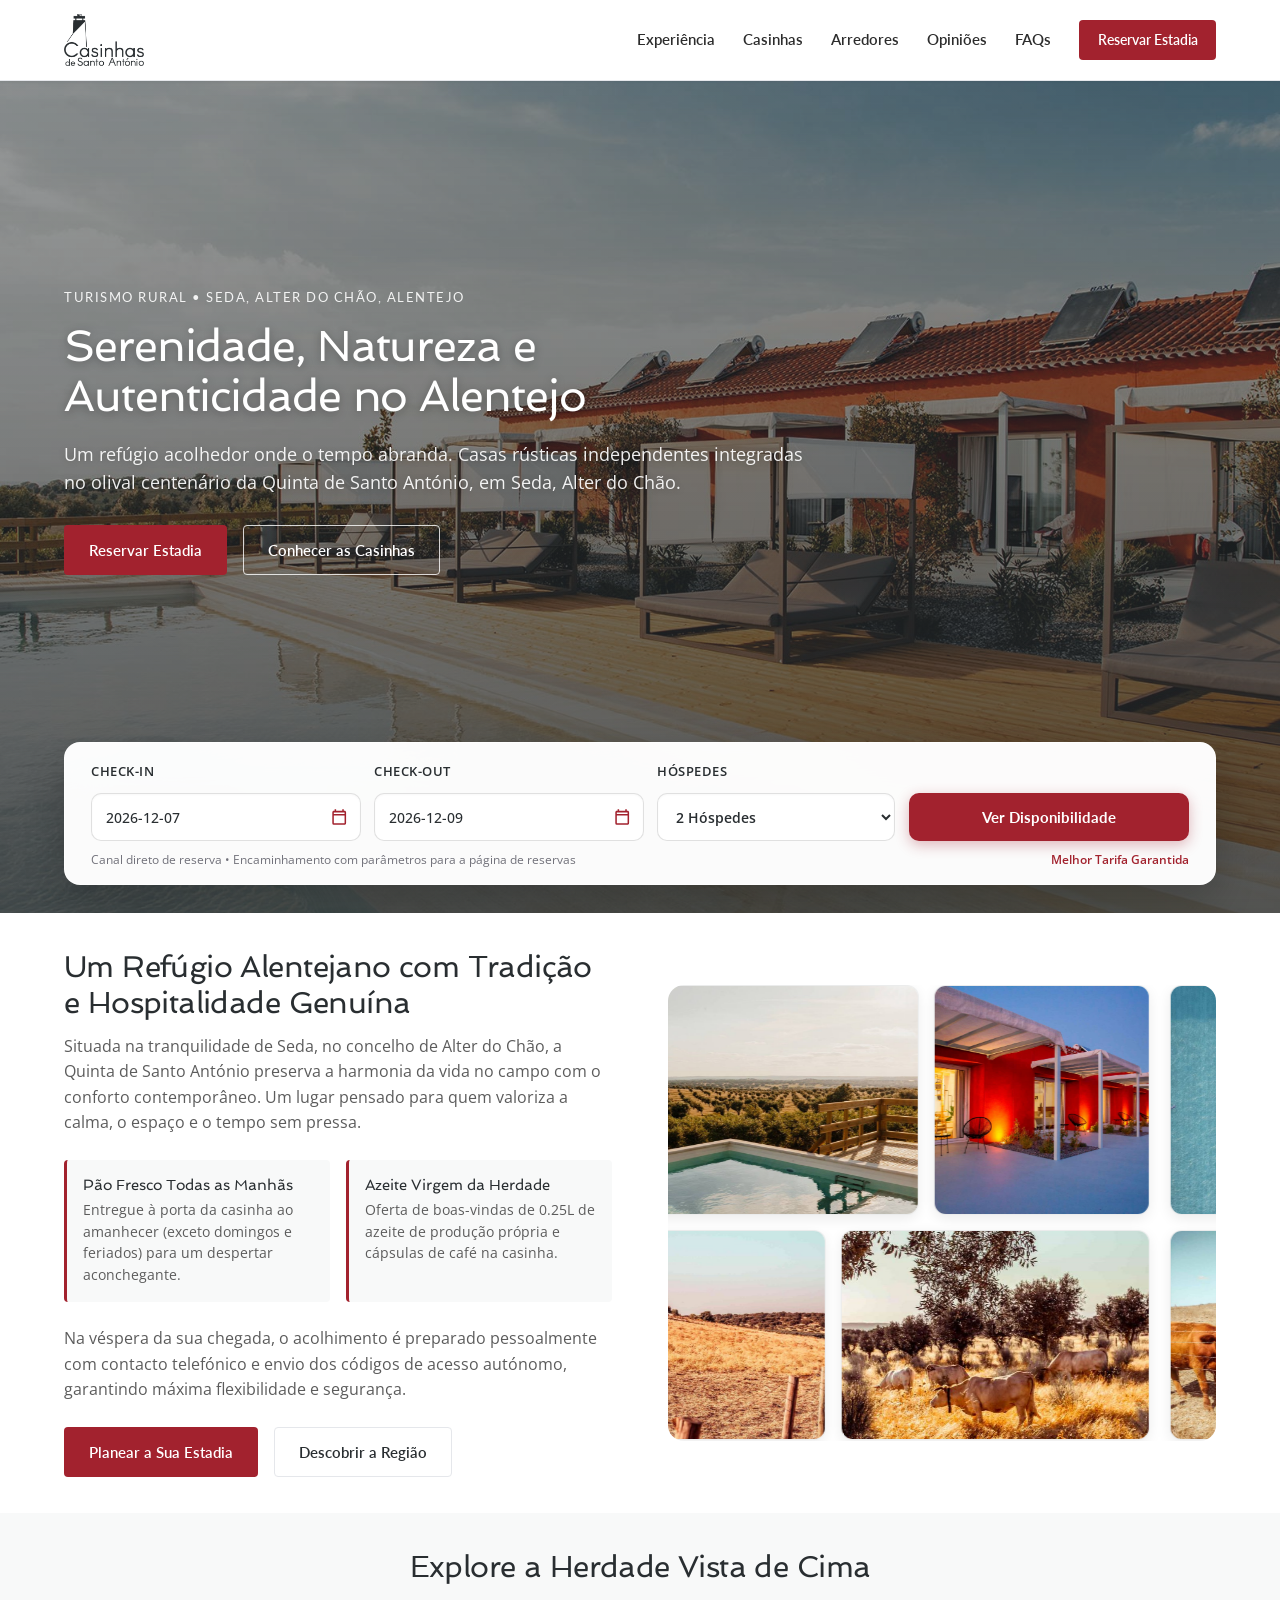
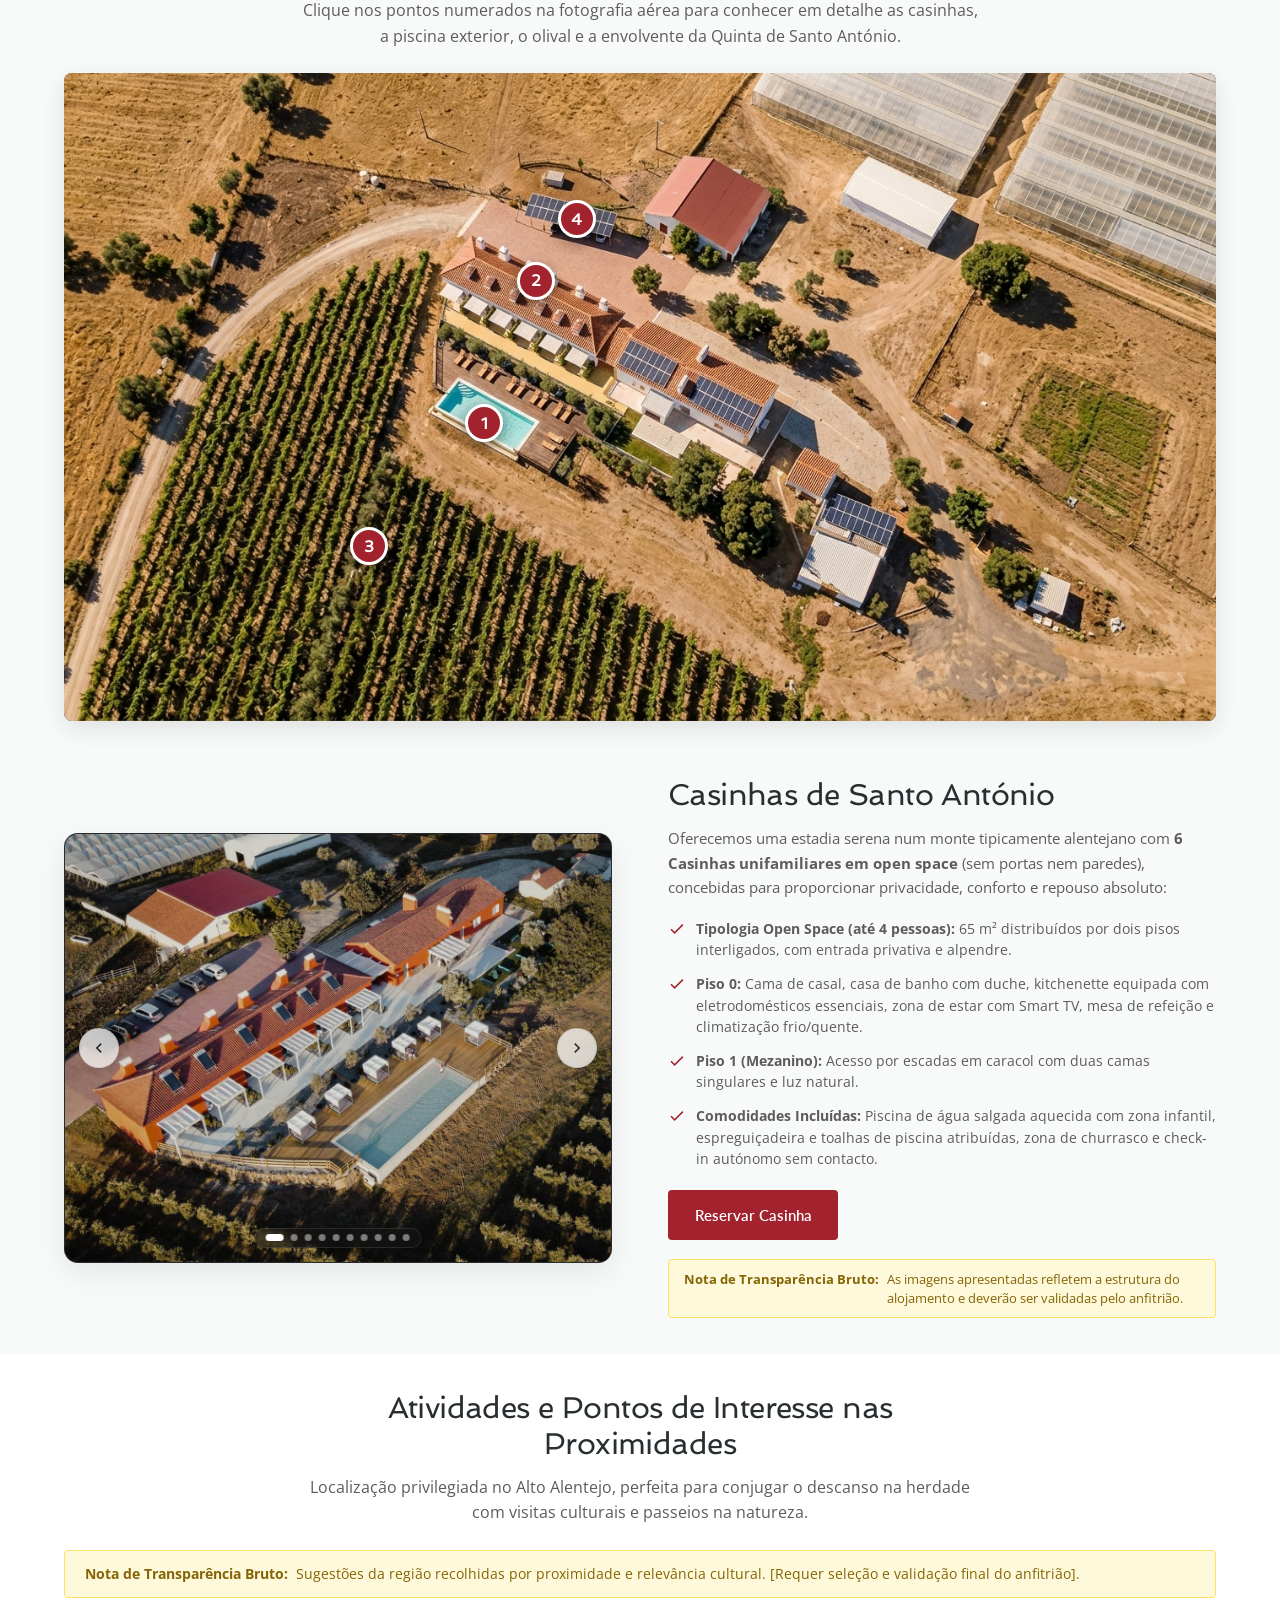
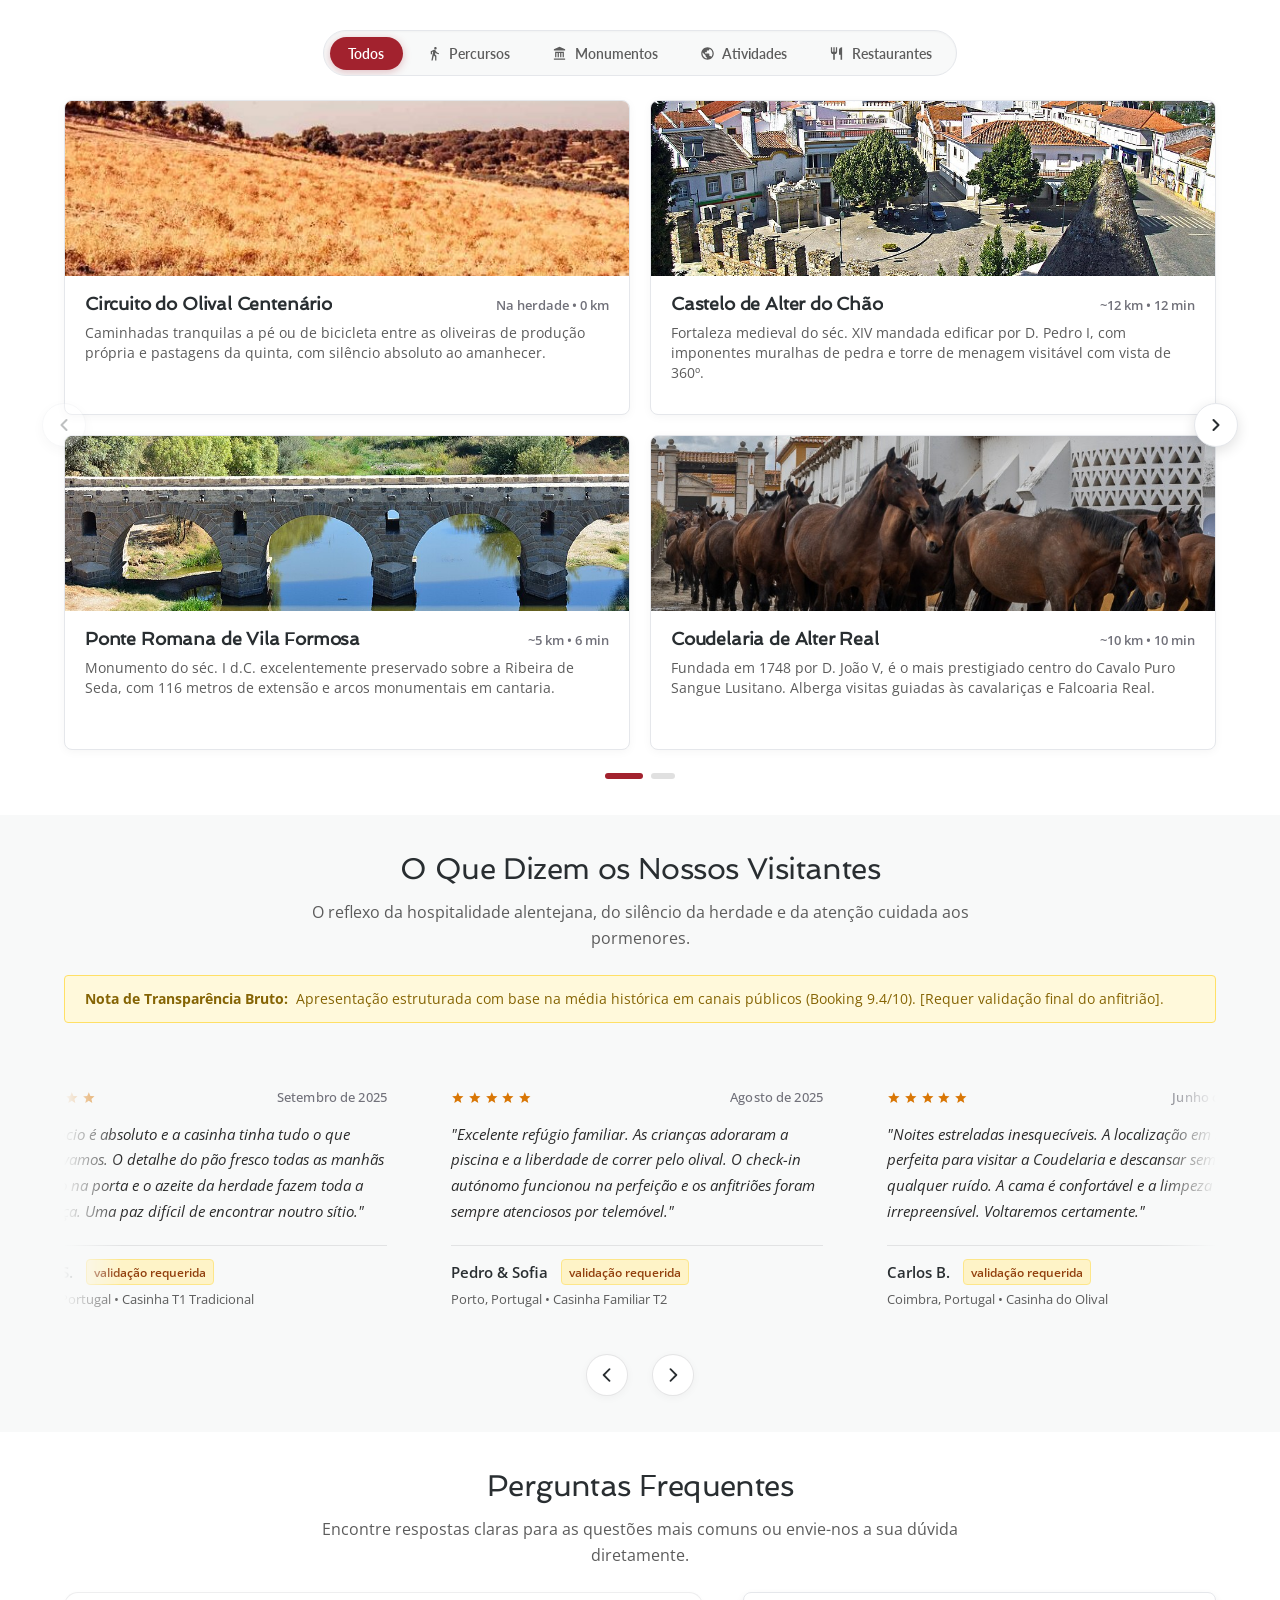
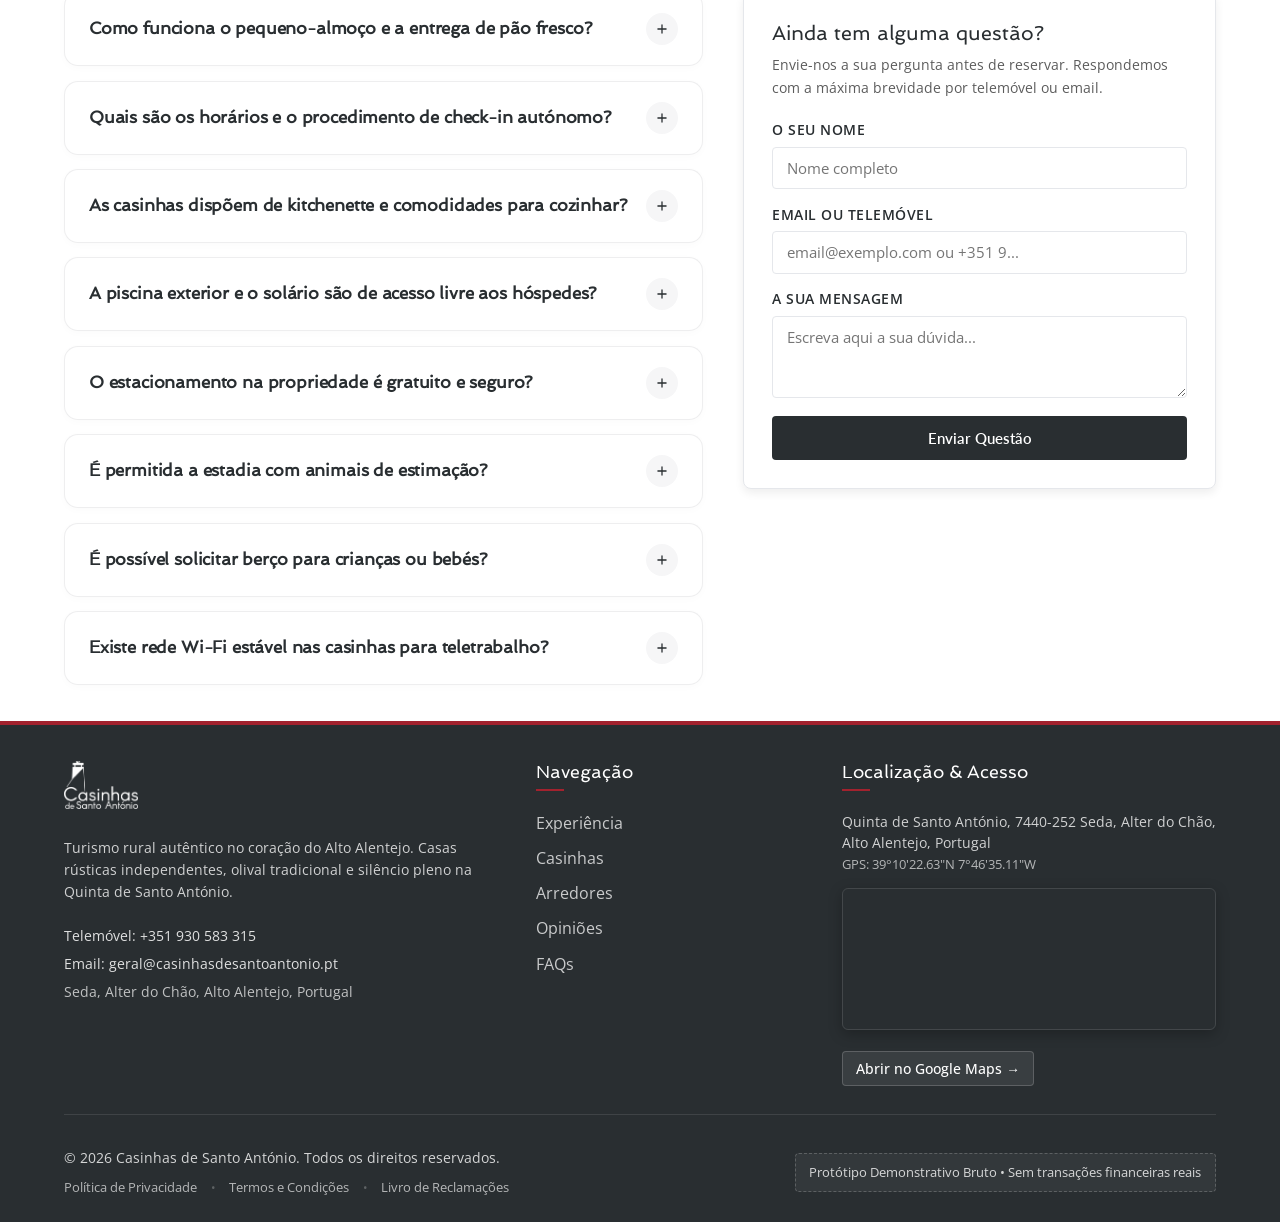
==== index.html @ 91fe879e "feat: prototipo funcional Casinhas de Santo Antonio (Bruto AI)" ====
<!DOCTYPE html>
<html lang="pt">
<head>
  <meta charset="UTF-8">
  <meta name="viewport" content="width=device-width, initial-scale=1.0">
  <title>Casinhas de Santo António — Turismo Rural no Alentejo | Protótipo Bruto</title>
  <meta name="description" content="Casas rústicas independentes na Quinta de Santo António em Seda, Alter do Chão. Turismo rural autêntico no Alto Alentejo com piscina exterior, olival e reserva direta.">
  <meta name="keywords" content="Casinhas de Santo António, turismo rural Alentejo, alojamento Seda, Alter do Chão, casas de campo Alentejo, turismo rural com piscina, Alto Alentejo">
  <meta name="robots" content="index, follow">
  <meta property="og:title" content="Casinhas de Santo António — Turismo Rural no Alentejo">
  <meta property="og:description" content="Casas rústicas independentes integradas no olival centenário em Seda, Alter do Chão. Turismo rural autêntico no Alto Alentejo com piscina exterior e reserva direta.">
  <meta property="og:type" content="website">
  <meta property="og:locale" content="pt_PT">
  <script type="application/ld+json">
  {
    "@context": "https://schema.org",
    "@type": "LodgingBusiness",
    "name": "Casinhas de Santo António",
    "description": "Turismo rural autêntico na Quinta de Santo António em Seda, Alter do Chão, Alto Alentejo. Casas rústicas independentes com piscina exterior e olival centenário.",
    "address": {
      "@type": "PostalAddress",
      "addressLocality": "Seda",
      "addressRegion": "Alter do Chão, Alentejo",
      "addressCountry": "PT"
    },
    "geo": {
      "@type": "GeoCoordinates",
      "latitude": 39.1729528,
      "longitude": -7.7764194
    },
    "telephone": "+351930583315",
    "email": "geral@casinhasdesantoantonio.pt",
    "priceRange": "€€",
    "amenityFeature": [
      { "@type": "LocationFeatureSpecification", "name": "Piscina Exterior", "value": true },
      { "@type": "LocationFeatureSpecification", "name": "Estacionamento Coberto Gratuito", "value": true },
      { "@type": "LocationFeatureSpecification", "name": "Wi-Fi Gratuito", "value": true },
      { "@type": "LocationFeatureSpecification", "name": "Pão Fresco Matinal", "value": true }
    ]
  }
  </script>
  <link rel="stylesheet" href="css/style.css">
  <link rel="icon" type="image/png" href="assets/icons/favicon_1.png">
  <link rel="preconnect" href="https://fonts.googleapis.com">
  <link rel="preconnect" href="https://fonts.gstatic.com" crossorigin>
  <link href="https://fonts.googleapis.com/css2?family=Lato:wght@400;700&family=Open+Sans:wght@400;600&family=Spinnaker&display=swap" rel="stylesheet">
</head>
<body>

  <!-- =========================================================================
       A. NAVEGAÇÃO (Header com Apple Design Chrome & Âncoras Fluidas)
       ========================================================================= -->
  <header class="header">
    <div class="container nav-container">
      <a href="index.html" class="logo-link">
        <img src="assets/logos/logo_2.png" alt="Casinhas de Santo António" class="logo-img">
      </a>
      <button class="mobile-menu-btn" aria-label="Abrir Menu" aria-expanded="false">
        <svg class="icon-svg-lg" viewBox="0 0 24 24"><path d="M3 6h18v2H3V6zm0 5h18v2H3v-2zm0 5h18v2H3v-2z"/></svg>
      </button>
      <ul class="nav-menu">
        <li><a href="#experiencia" class="nav-link">Experiência</a></li>
        <li><a href="#espaco-casinhas" class="nav-link">Casinhas</a></li>
        <li><a href="#atividades" class="nav-link">Arredores</a></li>
        <li><a href="#opinioes" class="nav-link">Opiniões</a></li>
        <li><a href="#faq-duvidas" class="nav-link">FAQs</a></li>
        <li><a href="reservas.html" class="nav-cta">Reservar Estadia</a></li>
      </ul>
    </div>
  </header>

  <main>
    <!-- =======================================================================
         B. APRESENTAÇÃO DO ALOJAMENTO (Hero com Proposta de Valor e Barra de Reserva)
         ======================================================================= -->
    <section class="hero" style="background-image: url('assets/images/accommodation_14.jpg');">
      <div class="hero-overlay"></div>
      <div class="container hero-content-wrapper">
        <div class="hero-content">
          <span class="hero-tagline">Turismo Rural • Seda, Alter do Chão, Alentejo</span>
          <h1 class="hero-title">Serenidade, Natureza e Autenticidade no Alentejo</h1>
          <p class="hero-desc">Um refúgio acolhedor onde o tempo abranda. Casas rústicas independentes integradas no olival centenário da Quinta de Santo António, em Seda, Alter do Chão.</p>
          <div class="hero-actions">
            <a href="reservas.html" class="btn btn-primary">Reservar Estadia</a>
            <a href="#espaco-casinhas" class="btn btn-secondary">Conhecer as Casinhas</a>
          </div>
        </div>
      </div>

      <!-- Barra Horizontal de Disponibilidade Directa para Reservas (Integrada no Hero) -->
      <div class="container hero-booking-wrapper">
        <div class="booking-bar-horizontal">
          <form class="booking-form-horizontal" id="bookingBarForm">
            <div class="form-group">
              <label for="checkin">Check-in</label>
              <div class="date-input-container">
                <input type="text" id="checkin" name="checkin" class="form-control" placeholder="DD/MM/AAAA" autocomplete="off" required>
                <button type="button" class="date-calendar-btn" aria-label="Escolher data de check-in">
                  <svg class="icon-svg" viewBox="0 0 24 24"><path d="M19 4h-1V2h-2v2H8V2H6v2H5c-1.11 0-1.99.9-1.99 2L3 20a2 2 0 0 0 2 2h14c1.1 0 2-.9 2-2V6c0-1.1-.9-2-2-2zm0 16H5V10h14v10zm0-12H5V6h14v2z"/></svg>
                </button>
              </div>
            </div>
            <div class="form-group">
              <label for="checkout">Check-out</label>
              <div class="date-input-container">
                <input type="text" id="checkout" name="checkout" class="form-control" placeholder="DD/MM/AAAA" autocomplete="off" required>
                <button type="button" class="date-calendar-btn" aria-label="Escolher data de check-out">
                  <svg class="icon-svg" viewBox="0 0 24 24"><path d="M19 4h-1V2h-2v2H8V2H6v2H5c-1.11 0-1.99.9-1.99 2L3 20a2 2 0 0 0 2 2h14c1.1 0 2-.9 2-2V6c0-1.1-.9-2-2-2zm0 16H5V10h14v10zm0-12H5V6h14v2z"/></svg>
                </button>
              </div>
            </div>
            <div class="form-group">
              <label for="guests">Hóspedes</label>
              <select id="guests" name="guests" class="form-control">
                <option value="1 Hóspede">1 Hóspede</option>
                <option value="2 Hóspedes" selected>2 Hóspedes</option>
                <option value="3 Hóspedes">3 Hóspedes</option>
                <option value="4+ Hóspedes">4 ou mais Hóspedes</option>
              </select>
            </div>
            <div class="form-group form-group-submit">
              <button type="submit" class="btn btn-primary">Ver Disponibilidade</button>
            </div>
          </form>
          <div class="booking-bar-note">
            <span>Canal direto de reserva • Encaminhamento com parâmetros para a página de reservas</span>
            <span class="booking-guarantee-tag">Melhor Tarifa Garantida</span>
          </div>
        </div>
      </div>
    </section>

    <!-- =======================================================================
         C. EXPERIÊNCIA E ENVOLVENTE (Identidade, Pão Matinal, Olival e Hospitalidade)
         ======================================================================= -->
    <section id="experiencia" class="section">
      <div class="container">
        <div class="two-cols">
          <div>
            <h2>Um Refúgio Alentejano com Tradição e Hospitalidade Genuína</h2>
            <p>Situada na tranquilidade de Seda, no concelho de Alter do Chão, a Quinta de Santo António preserva a harmonia da vida no campo com o conforto contemporâneo. Um lugar pensado para quem valoriza a calma, o espaço e o tempo sem pressa.</p>
            
            <div style="margin: 1.5rem 0; display: grid; grid-template-columns: 1fr 1fr; gap: 1rem;">
              <div style="background-color: var(--bg-light); padding: 1rem; border-radius: var(--border-radius-sm); border-left: 3px solid var(--primary-accent);">
                <h4 style="font-size: 0.95rem; margin-bottom: 0.25rem;">Pão Fresco Todas as Manhãs</h4>
                <p style="font-size: 0.85rem; margin: 0; color: var(--text-secondary);">Entregue à porta da casinha ao amanhecer (exceto domingos e feriados) para um despertar aconchegante.</p>
              </div>
              <div style="background-color: var(--bg-light); padding: 1rem; border-radius: var(--border-radius-sm); border-left: 3px solid var(--primary-accent);">
                <h4 style="font-size: 0.95rem; margin-bottom: 0.25rem;">Azeite Virgem da Herdade</h4>
                <p style="font-size: 0.85rem; margin: 0; color: var(--text-secondary);">Oferta de boas-vindas de 0.25L de azeite de produção própria e cápsulas de café na casinha.</p>
              </div>
            </div>

            <p>Na véspera da sua chegada, o acolhimento é preparado pessoalmente com contacto telefónico e envio dos códigos de acesso autónomo, garantindo máxima flexibilidade e segurança.</p>
            
            <div style="margin-top: 1.5rem; display: flex; gap: 1rem; flex-wrap: wrap;">
              <a href="reservas.html" class="btn btn-primary">Planear a Sua Estadia</a>
              <a href="#atividades" class="btn btn-outline-dark">Descobrir a Região</a>
            </div>
          </div>
          <div class="experience-mosaic-slider" aria-label="Mosaico da Quinta de Santo António">
            <div class="experience-mosaic-carousel" id="experienceCarousel">
              <div class="experience-mosaic-track" id="experienceTrack">
                <!-- Painel 1: 4 imagens juntas no layout editorial original -->
                <div class="estate-montage-panel">
                  <figure class="montage-card montage-card-tl">
                    <img src="assets/images/farm_16.jpg" alt="Piscina exterior e solário com vista para o olival" loading="lazy" draggable="false">
                  </figure>
                  <figure class="montage-card montage-card-tr">
                    <img src="assets/images/accommodation_5.jpg" alt="Casinhas rústicas tradicionais de terracota ao entardecer" loading="lazy" draggable="false">
                  </figure>
                  <figure class="montage-card montage-card-bl">
                    <img src="assets/images/farm_60.jpg" alt="58 hectares de olival tradicional e campos alentejanos" loading="lazy" draggable="false">
                  </figure>
                  <figure class="montage-card montage-card-br">
                    <img src="assets/images/farm_67.jpg" alt="Vida na herdade e animais a pastar sob as oliveiras" loading="lazy" draggable="false">
                  </figure>
                </div>
                <!-- Painel 2: +4 imagens juntas no mesmo layout editorial -->
                <div class="estate-montage-panel">
                  <figure class="montage-card montage-card-tl">
                    <img src="assets/images/farm_15.jpg" alt="Deck exterior com espreguiçadeiras e tranquilidade alentejana" loading="lazy" draggable="false">
                  </figure>
                  <figure class="montage-card montage-card-tr">
                    <img src="assets/images/accommodation_50.jpg" alt="Piscina da herdade com horizonte sereno" loading="lazy" draggable="false">
                  </figure>
                  <figure class="montage-card montage-card-bl">
                    <img src="assets/images/farm_63.jpg" alt="Pastagens alentejanas e animais da herdade" loading="lazy" draggable="false">
                  </figure>
                  <figure class="montage-card montage-card-br">
                    <img src="assets/images/accommodation_18.jpg" alt="Pormenores arquitetónicos e alpendres acolhedores" loading="lazy" draggable="false">
                  </figure>
                </div>
              </div>
            </div>
          </div>
        </div>
      </div>
    </section>

    <!-- =======================================================================
         D. O ESPAÇO E OS ALOJAMENTOS (Fotografia Aérea Interativa + Catálogo de Casinhas)
         ======================================================================= -->
    <section id="espaco-casinhas" class="section section-bg-light">
      <span id="casinhas" class="section-anchor"></span>
      <div class="container">
        <div class="section-header">
          <h2>Explore a Herdade Vista de Cima</h2>
          <p>Clique nos pontos numerados na fotografia aérea para conhecer em detalhe as casinhas, a piscina exterior, o olival e a envolvente da Quinta de Santo António.</p>
        </div>

        <!-- Vista Aérea Interativa com Design Baseado na Imagem de Referência -->
        <div class="aerial-explorer-wrapper">
          <div class="aerial-map-frame" id="aerialMapFrame">
            <img src="assets/images/quinta_aerial_drone.jpg" alt="Vista aérea da Quinta de Santo António e Olival" class="aerial-map-img">
            
            <!-- Pins Circulares Numerados com Anel Branco e Fundo da Marca -->
            <button type="button" class="aerial-pin aerial-hotspot" style="top: 54%; left: 36.5%;" data-spot="1" aria-label="Ponto 1: Piscina da Herdade">
              <span>1</span>
            </button>

            <button type="button" class="aerial-pin aerial-hotspot" style="top: 32%; left: 41%;" data-spot="2" aria-label="Ponto 2: Casinhas Tradicionais">
              <span>2</span>
            </button>

            <button type="button" class="aerial-pin aerial-hotspot" style="top: 73%; left: 26.5%;" data-spot="3" aria-label="Ponto 3: Olival e Produção de Azeite">
              <span>3</span>
            </button>

            <button type="button" class="aerial-pin aerial-hotspot" style="top: 22.5%; left: 44.5%;" data-spot="4" aria-label="Ponto 4: Estacionamento Privado e Coberto">
              <span>4</span>
            </button>

            <!-- Card Interativo Flutuante (Design Compacto e Elegante — Inicia Fechado) -->
            <div class="aerial-spot-card" id="aerialSpotCard">
              <div class="aerial-card-img-wrapper">
                <img id="aerialCardImg" src="assets/images/accommodation_50.jpg" alt="Piscina da Herdade">
                <button type="button" class="aerial-card-close" id="aerialCardClose" aria-label="Fechar detalhes">&times;</button>
              </div>

              <div class="aerial-card-body">
                <h3 class="aerial-card-title" id="aerialCardTitle">Piscina da Herdade</h3>
                <p class="aerial-card-desc" id="aerialCardDesc">Piscina exterior e solário integrados na tranquilidade e vista aberta sobre o olival.</p>

                <div class="aerial-card-pills" id="aerialCardPills">
                  <div class="aerial-card-pill">
                    <svg class="icon-svg" style="fill: var(--primary-accent); width: 0.8rem; height: 0.8rem;" viewBox="0 0 24 24"><path d="M9 16.17L4.83 12l-1.42 1.41L9 19 21 7l-1.41-1.41z"/></svg>
                    <span>Acesso livre para todos os hóspedes</span>
                  </div>
                  <div class="aerial-card-pill">
                    <svg class="icon-svg" style="fill: var(--primary-accent); width: 0.8rem; height: 0.8rem;" viewBox="0 0 24 24"><path d="M9 16.17L4.83 12l-1.42 1.41L9 19 21 7l-1.41-1.41z"/></svg>
                    <span>Solário calmo com vista para o olival</span>
                  </div>
                </div>
              </div>
            </div>

          </div>
        </div>

        <!-- Apresentação do Alojamento: Imagens à Esquerda + Texto à Direita -->
        <div style="margin-top: 3.5rem;">
          <div class="two-cols">
            <!-- Coluna Esquerda: Carrossel Automático com Fotografias Oficiais do Booking -->
            <div class="casinha-slider-container" id="casinhasCarousel" aria-label="Fotografias das Casinhas de Santo António">
              <div class="casinha-slider-track" id="casinhasTrack">
                <div class="casinha-slide active">
                  <img src="assets/images/booking_casinha_1.jpg" alt="Casinhas de Santo António - Alpendre exterior e arquitetura tradicional" loading="lazy">
                </div>
                <div class="casinha-slide">
                  <img src="assets/images/booking_casinha_2.jpg" alt="Interior open space - Sala de estar e zona de refeições" loading="lazy">
                </div>
                <div class="casinha-slide">
                  <img src="assets/images/booking_casinha_3.jpg" alt="Piso 0 - Cama de casal com luz natural e conforto acolhedor" loading="lazy">
                </div>
                <div class="casinha-slide">
                  <img src="assets/images/booking_casinha_4.jpg" alt="Piso 1 - Escadas em caracol e mezanino com duas camas" loading="lazy">
                </div>
                <div class="casinha-slide">
                  <img src="assets/images/booking_casinha_5.jpg" alt="Casa de banho privativa com duche walk-in" loading="lazy">
                </div>
                <div class="casinha-slide">
                  <img src="assets/images/booking_casinha_6.jpg" alt="Piscina exterior de água salgada aquecida e solário" loading="lazy">
                </div>
                <div class="casinha-slide">
                  <img src="assets/images/booking_casinha_7.jpg" alt="Kitchenette equipada com eletrodomésticos essenciais" loading="lazy">
                </div>
                <div class="casinha-slide">
                  <img src="assets/images/booking_casinha_8.jpg" alt="Pátio privativo e envolvente rural da herdade" loading="lazy">
                </div>
                <div class="casinha-slide">
                  <img src="assets/images/booking_casinha_9.jpg" alt="Mezanino Piso 1 com camas singulares e ambiente sereno" loading="lazy">
                </div>
                <div class="casinha-slide">
                  <img src="assets/images/booking_casinha_10.jpg" alt="Espaços verdes e tranquilidade do monte alentejano" loading="lazy">
                </div>
              </div>

              <!-- Controlos de Navegação -->
              <button type="button" class="casinha-slider-nav prev" id="casinhasPrevBtn" aria-label="Fotografia anterior">
                <svg class="icon-svg" viewBox="0 0 24 24"><path d="M15.41 7.41L14 6l-6 6 6 6 1.41-1.41L10.83 12z"/></svg>
              </button>
              <button type="button" class="casinha-slider-nav next" id="casinhasNextBtn" aria-label="Próxima fotografia">
                <svg class="icon-svg" viewBox="0 0 24 24"><path d="M10 6L8.59 7.41 13.17 12l-4.58 4.59L10 18l6-6z"/></svg>
              </button>

              <!-- Indicadores de Pontos (Dots) -->
              <div class="casinha-slider-dots" id="casinhasDots"></div>
            </div>

            <!-- Coluna Direita: Apresentação Focada das Casinhas -->
            <div>
              <h2>Casinhas de Santo António</h2>
              <p style="font-size: 0.95rem; line-height: 1.6; color: var(--text-secondary); margin-bottom: 1.15rem;">
                Oferecemos uma estadia serena num monte tipicamente alentejano com <strong>6 Casinhas unifamiliares em open space</strong> (sem portas nem paredes), concebidas para proporcionar privacidade, conforto e repouso absoluto:
              </p>

              <ul style="list-style: none; padding: 0; margin: 0 0 1.25rem 0; display: flex; flex-direction: column; gap: 0.75rem;">
                <li style="display: flex; align-items: flex-start; gap: 0.65rem; font-size: 0.9rem; line-height: 1.5; color: var(--text-secondary);">
                  <svg class="icon-svg" style="fill: var(--primary-accent); width: 1.1rem; height: 1.1rem; flex-shrink: 0; margin-top: 0.15rem;" viewBox="0 0 24 24"><path d="M9 16.17L4.83 12l-1.42 1.41L9 19 21 7l-1.41-1.41z"/></svg>
                  <span><strong>Tipologia Open Space (até 4 pessoas):</strong> 65 m² distribuídos por dois pisos interligados, com entrada privativa e alpendre.</span>
                </li>
                <li style="display: flex; align-items: flex-start; gap: 0.65rem; font-size: 0.9rem; line-height: 1.5; color: var(--text-secondary);">
                  <svg class="icon-svg" style="fill: var(--primary-accent); width: 1.1rem; height: 1.1rem; flex-shrink: 0; margin-top: 0.15rem;" viewBox="0 0 24 24"><path d="M9 16.17L4.83 12l-1.42 1.41L9 19 21 7l-1.41-1.41z"/></svg>
                  <span><strong>Piso 0:</strong> Cama de casal, casa de banho com duche, kitchenette equipada com eletrodomésticos essenciais, zona de estar com Smart TV, mesa de refeição e climatização frio/quente.</span>
                </li>
                <li style="display: flex; align-items: flex-start; gap: 0.65rem; font-size: 0.9rem; line-height: 1.5; color: var(--text-secondary);">
                  <svg class="icon-svg" style="fill: var(--primary-accent); width: 1.1rem; height: 1.1rem; flex-shrink: 0; margin-top: 0.15rem;" viewBox="0 0 24 24"><path d="M9 16.17L4.83 12l-1.42 1.41L9 19 21 7l-1.41-1.41z"/></svg>
                  <span><strong>Piso 1 (Mezanino):</strong> Acesso por escadas em caracol com duas camas singulares e luz natural.</span>
                </li>
                <li style="display: flex; align-items: flex-start; gap: 0.65rem; font-size: 0.9rem; line-height: 1.5; color: var(--text-secondary);">
                  <svg class="icon-svg" style="fill: var(--primary-accent); width: 1.1rem; height: 1.1rem; flex-shrink: 0; margin-top: 0.15rem;" viewBox="0 0 24 24"><path d="M9 16.17L4.83 12l-1.42 1.41L9 19 21 7l-1.41-1.41z"/></svg>
                  <span><strong>Comodidades Incluídas:</strong> Piscina de água salgada aquecida com zona infantil, espreguiçadeira e toalhas de piscina atribuídas, zona de churrasco e check-in autónomo sem contacto.</span>
                </li>
              </ul>

              <div style="margin-bottom: 1.15rem;">
                <a href="reservas.html" class="btn btn-primary" style="padding: 0.75rem 1.6rem; font-weight: 600;">Reservar Casinha</a>
              </div>

              <div class="prototype-transparency-note" style="background-color: #fff9db; border: 1px solid #ffe066; border-radius: var(--border-radius-sm); padding: 0.65rem 0.95rem; font-size: 0.8rem; color: #856404; display: flex; align-items: flex-start; gap: 0.5rem; line-height: 1.45;">
                <strong style="white-space: nowrap;">Nota de Transparência Bruto:</strong>
                <span>As imagens apresentadas refletem a estrutura do alojamento e deverão ser validadas pelo anfitrião.</span>
              </div>
            </div>
          </div>
        </div>
      </div>
    </section>

    <!-- =======================================================================
         E. MAPA E ATIVIDADES NAS PROXIMIDADES (Património e Natureza Verificados)
         ======================================================================= -->
    <section id="atividades" class="section">
      <div class="container">
        <div class="section-header">
          <h2>Atividades e Pontos de Interesse nas Proximidades</h2>
          <p>Localização privilegiada no Alto Alentejo, perfeita para conjugar o descanso na herdade com visitas culturais e passeios na natureza.</p>
        </div>

        <div style="background-color: #fff9db; border: 1px solid #ffe066; border-radius: var(--border-radius-sm); padding: 0.75rem 1.25rem; margin-bottom: 2rem; font-size: 0.85rem; color: #856404; display: flex; align-items: center; gap: 0.5rem;">
          <strong>Nota de Transparência Bruto:</strong>
          <span>Sugestões da região recolhidas por proximidade e relevância cultural. [Requer seleção e validação final do anfitrião].</span>
        </div>

        <!-- Seletor Interativo por Categorias (Percursos, Monumentos, Atividades, Restaurantes) -->
        <div class="activities-tabs-wrapper">
          <div class="activities-tabs-nav" role="tablist" aria-label="Categorias de atividades">
            <button type="button" class="activity-tab-btn active" data-category="todos" role="tab" aria-selected="true">
              <span>Todos</span>
            </button>
            <button type="button" class="activity-tab-btn" data-category="percursos" role="tab" aria-selected="false">
              <svg class="tab-icon-svg" viewBox="0 0 24 24"><path d="M13.5 5.5c1.1 0 2-.9 2-2s-.9-2-2-2-2 .9-2 2 .9 2 2 2zM9.8 8.9L7 23h2.1l1.8-8 2.1 2v6h2v-7.5l-2.1-2 .6-3C14.8 12 16.8 13 19 13v-2c-1.9 0-3.5-1-4.3-2.4l-1-1.6c-.4-.6-1-1-1.7-1-.3 0-.5.1-.8.1L6 8.3V13h2V9.6l1.8-.7"/></svg>
              <span>Percursos</span>
            </button>
            <button type="button" class="activity-tab-btn" data-category="monumentos" role="tab" aria-selected="false">
              <svg class="tab-icon-svg" viewBox="0 0 24 24"><path d="M12 1L3 5v2h18V5l-9-4zm7 8H5v9h2v-7h2v7h2v-7h2v7h2v-7h2v7h2V9zm-16 11v2h18v-2H3z"/></svg>
              <span>Monumentos</span>
            </button>
            <button type="button" class="activity-tab-btn" data-category="atividades" role="tab" aria-selected="false">
              <svg class="tab-icon-svg" viewBox="0 0 24 24"><path d="M12 2C6.48 2 2 6.48 2 12s4.48 10 10 10 10-4.48 10-10S17.52 2 12 2zm-1 17.93c-3.95-.49-7-3.85-7-7.93 0-.62.08-1.21.21-1.79L9 15v1c0 1.1.9 2 2 2v1.93zm6.9-2.54c-.26-.81-1-1.39-1.9-1.39h-1v-3c0-.55-.45-1-1-1H8v-2h2c.55 0 1-.45 1-1V7h2c1.1 0 2-.9 2-2v-.41c2.93 1.19 5 4.06 5 7.41 0 2.08-.8 3.97-2.1 5.39z"/></svg>
              <span>Atividades</span>
            </button>
            <button type="button" class="activity-tab-btn" data-category="restaurantes" role="tab" aria-selected="false">
              <svg class="tab-icon-svg" viewBox="0 0 24 24"><path d="M11 9H9V2H7v7H5V2H3v7c0 2.12 1.66 3.84 3.75 3.97V22h2.5v-9.03C11.34 12.84 13 11.12 13 9V2h-2v7zm5-3v8h2.5v8H21V2c-2.76 0-5 2.24-5 4z"/></svg>
              <span>Restaurantes</span>
            </button>
          </div>
        </div>

        <div class="activities-carousel-wrapper">
          <button type="button" class="activity-arrow-btn activity-arrow-prev" id="activityPrevBtn" aria-label="Ver atividades anteriores">
            <svg viewBox="0 0 24 24" width="20" height="20" fill="none" stroke="currentColor" stroke-width="2.5" stroke-linecap="round" stroke-linejoin="round">
              <polyline points="15 18 9 12 15 6"></polyline>
            </svg>
          </button>

          <div class="activities-grid" id="activitiesGrid">
            <!-- Card 1: Percursos (Destaque) -->
            <article class="activity-card" data-categories="percursos destaque">
              <div class="activity-card-media">
                <img src="assets/images/activity_olival.jpg" alt="Circuito do Olival Centenário na Quinta de Santo António" loading="lazy">
              </div>
              <div class="activity-card-body">
                <div class="activity-card-header">
                  <h3 class="activity-title">Circuito do Olival Centenário</h3>
                  <span class="activity-distance">Na herdade • 0 km</span>
                </div>
                <p class="activity-desc">Caminhadas tranquilas a pé ou de bicicleta entre as oliveiras de produção própria e pastagens da quinta, com silêncio absoluto ao amanhecer.</p>
              </div>
            </article>

            <!-- Card 2: Monumentos (Destaque) -->
            <article class="activity-card" data-categories="monumentos destaque">
              <div class="activity-card-media">
                <img src="assets/images/activity_castelo_alter.jpg" alt="Castelo de Alter do Chão" loading="lazy">
              </div>
              <div class="activity-card-body">
                <div class="activity-card-header">
                  <h3 class="activity-title">Castelo de Alter do Chão</h3>
                  <span class="activity-distance">~12 km • 12 min</span>
                </div>
                <p class="activity-desc">Fortaleza medieval do séc. XIV mandada edificar por D. Pedro I, com imponentes muralhas de pedra e torre de menagem visitável com vista de 360º.</p>
              </div>
            </article>

            <!-- Card 3: Monumentos (Destaque) -->
            <article class="activity-card" data-categories="monumentos destaque">
              <div class="activity-card-media">
                <img src="assets/images/activity_ponte_romana.jpg" alt="Ponte Romana de Vila Formosa" loading="lazy">
              </div>
              <div class="activity-card-body">
                <div class="activity-card-header">
                  <h3 class="activity-title">Ponte Romana de Vila Formosa</h3>
                  <span class="activity-distance">~5 km • 6 min</span>
                </div>
                <p class="activity-desc">Monumento do séc. I d.C. excelentemente preservado sobre a Ribeira de Seda, com 116 metros de extensão e arcos monumentais em cantaria.</p>
              </div>
            </article>

            <!-- Card 4: Atividades (Destaque) -->
            <article class="activity-card" data-categories="atividades destaque">
              <div class="activity-card-media">
                <img src="assets/images/activity_coudelaria.jpg" alt="Coudelaria de Alter Real" loading="lazy">
              </div>
              <div class="activity-card-body">
                <div class="activity-card-header">
                  <h3 class="activity-title">Coudelaria de Alter Real</h3>
                  <span class="activity-distance">~10 km • 10 min</span>
                </div>
                <p class="activity-desc">Fundada em 1748 por D. João V, é o mais prestigiado centro do Cavalo Puro Sangue Lusitano. Alberga visitas guiadas às cavalariças e Falcoaria Real.</p>
              </div>
            </article>

            <!-- Card 5: Percursos -->
            <article class="activity-card" data-categories="percursos" style="display: none;">
              <div class="activity-card-media">
                <img src="assets/images/activity_ribeira_seda.jpg" alt="Trilho da Ribeira de Seda e Ponte Romana" loading="lazy">
              </div>
              <div class="activity-card-body">
                <div class="activity-card-header">
                  <h3 class="activity-title">Trilho da Ribeira de Seda &amp; Ponte Romana</h3>
                  <span class="activity-distance">~4 km • A 5 min</span>
                </div>
                <p class="activity-desc">Passeio agradável pelas margens arborizadas da Ribeira de Seda até à secular ponte romana, com vegetação ripícola e avifauna protegida.</p>
              </div>
            </article>

            <!-- Card 6: Atividades -->
            <article class="activity-card" data-categories="atividades" style="display: none;">
              <div class="activity-card-media">
                <img src="assets/images/activity_darksky.jpg" alt="Observação do Céu Estrelado no Alentejo" loading="lazy">
              </div>
              <div class="activity-card-body">
                <div class="activity-card-header">
                  <h3 class="activity-title">Observação do Céu Estrelado</h3>
                  <span class="activity-distance">Na herdade • 0 km</span>
                </div>
                <p class="activity-desc">Noites límpidas sem poluição luminosa que permitem admirar a Via Láctea e constelações a olho nu, diretamente do alpendre ou do solário da piscina.</p>
              </div>
            </article>

            <!-- Card 7: Restaurantes -->
            <article class="activity-card" data-categories="restaurantes" style="display: none;">
              <div class="activity-card-media">
                <img src="assets/images/activity_restaurante_alpendre.jpg" alt="Restaurante O Alpendre em Alter do Chão" loading="lazy">
              </div>
              <div class="activity-card-body">
                <div class="activity-card-header">
                  <h3 class="activity-title">Restaurante O Alpendre</h3>
                  <span class="activity-distance">~12 km • Alter do Chão</span>
                </div>
                <p class="activity-desc">Referência gastronómica da região para saborear pratos autênticos: entrecosto com migas de espargos, sopa de cação, bochechas de porco e sericaia.</p>
              </div>
            </article>

            <!-- Card 8: Restaurantes -->
            <article class="activity-card" data-categories="restaurantes" style="display: none;">
              <div class="activity-card-media">
                <img src="assets/images/activity_taberna_camoes.jpg" alt="Taberna do Ti Camões em Seda" loading="lazy">
              </div>
              <div class="activity-card-body">
                <div class="activity-card-header">
                  <h3 class="activity-title">Taberna do Ti Camões</h3>
                  <span class="activity-distance">~2.5 km • Seda</span>
                </div>
                <p class="activity-desc">Ambiente acolhedor e genuíno no coração de Seda, ideal para petiscos rústicos, queijos curados de ovelha, enchidos caseiros e vinhos locais.</p>
              </div>
            </article>
          </div>

          <button type="button" class="activity-arrow-btn activity-arrow-next" id="activityNextBtn" aria-label="Ver mais atividades">
            <svg viewBox="0 0 24 24" width="20" height="20" fill="none" stroke="currentColor" stroke-width="2.5" stroke-linecap="round" stroke-linejoin="round">
              <polyline points="9 18 15 12 9 6"></polyline>
            </svg>
          </button>
        </div>

        <div class="activities-pagination" id="activitiesPagination">
          <button type="button" class="activity-page-dot active" data-page="0" aria-label="Página 1 de atividades"></button>
          <button type="button" class="activity-page-dot" data-page="1" aria-label="Página 2 de atividades"></button>
        </div>
      </div>
    </section>

    <!-- =======================================================================
         F. OPINIÕES DOS HÓSPEDES (Avaliações Transparentes e Verificadas)
         ======================================================================= -->
    <section id="opinioes" class="section section-bg-light">
      <div class="container">
        <div class="section-header">
          <h2>O Que Dizem os Nossos Visitantes</h2>
          <p>O reflexo da hospitalidade alentejana, do silêncio da herdade e da atenção cuidada aos pormenores.</p>
        </div>

        <div style="background-color: #fff9db; border: 1px solid #ffe066; border-radius: var(--border-radius-sm); padding: 0.75rem 1.25rem; margin-bottom: 2rem; font-size: 0.85rem; color: #856404; display: flex; align-items: center; gap: 0.5rem;">
          <strong>Nota de Transparência Bruto:</strong>
          <span>Apresentação estruturada com base na média histórica em canais públicos (Booking 9.4/10). [Requer validação final do anfitrião].</span>
        </div>

        <div class="reviews-ticker-wrapper" aria-label="Avaliações dos hóspedes em rotação contínua">
          <div class="reviews-ticker-track">
            <!-- Opinião 1 -->
            <article class="review-card">
              <div class="review-header">
                <div class="review-stars">
                  <svg class="icon-svg" style="fill: #d97706; width: 0.85rem; height: 0.85rem;" viewBox="0 0 24 24"><path d="M12 17.27L18.18 21l-1.64-7.03L22 9.24l-7.19-.61L12 2 9.19 8.63 2 9.24l5.46 4.73L5.82 21z"/></svg>
                  <svg class="icon-svg" style="fill: #d97706; width: 0.85rem; height: 0.85rem;" viewBox="0 0 24 24"><path d="M12 17.27L18.18 21l-1.64-7.03L22 9.24l-7.19-.61L12 2 9.19 8.63 2 9.24l5.46 4.73L5.82 21z"/></svg>
                  <svg class="icon-svg" style="fill: #d97706; width: 0.85rem; height: 0.85rem;" viewBox="0 0 24 24"><path d="M12 17.27L18.18 21l-1.64-7.03L22 9.24l-7.19-.61L12 2 9.19 8.63 2 9.24l5.46 4.73L5.82 21z"/></svg>
                  <svg class="icon-svg" style="fill: #d97706; width: 0.85rem; height: 0.85rem;" viewBox="0 0 24 24"><path d="M12 17.27L18.18 21l-1.64-7.03L22 9.24l-7.19-.61L12 2 9.19 8.63 2 9.24l5.46 4.73L5.82 21z"/></svg>
                  <svg class="icon-svg" style="fill: #d97706; width: 0.85rem; height: 0.85rem;" viewBox="0 0 24 24"><path d="M12 17.27L18.18 21l-1.64-7.03L22 9.24l-7.19-.61L12 2 9.19 8.63 2 9.24l5.46 4.73L5.82 21z"/></svg>
                </div>
                <span class="review-date">Setembro de 2025</span>
              </div>
              <p class="review-text">"O silêncio é absoluto e a casinha tinha tudo o que precisávamos. O detalhe do pão fresco todas as manhãs deixado na porta e o azeite da herdade fazem toda a diferença. Uma paz difícil de encontrar noutro sítio."</p>
              <div class="review-author">
                <div class="review-name">Maria S. <span class="validation-badge">validação requerida</span></div>
                <div class="review-origin">Lisboa, Portugal • Casinha T1 Tradicional</div>
              </div>
            </article>

            <!-- Opinião 2 -->
            <article class="review-card">
              <div class="review-header">
                <div class="review-stars">
                  <svg class="icon-svg" style="fill: #d97706; width: 0.85rem; height: 0.85rem;" viewBox="0 0 24 24"><path d="M12 17.27L18.18 21l-1.64-7.03L22 9.24l-7.19-.61L12 2 9.19 8.63 2 9.24l5.46 4.73L5.82 21z"/></svg>
                  <svg class="icon-svg" style="fill: #d97706; width: 0.85rem; height: 0.85rem;" viewBox="0 0 24 24"><path d="M12 17.27L18.18 21l-1.64-7.03L22 9.24l-7.19-.61L12 2 9.19 8.63 2 9.24l5.46 4.73L5.82 21z"/></svg>
                  <svg class="icon-svg" style="fill: #d97706; width: 0.85rem; height: 0.85rem;" viewBox="0 0 24 24"><path d="M12 17.27L18.18 21l-1.64-7.03L22 9.24l-7.19-.61L12 2 9.19 8.63 2 9.24l5.46 4.73L5.82 21z"/></svg>
                  <svg class="icon-svg" style="fill: #d97706; width: 0.85rem; height: 0.85rem;" viewBox="0 0 24 24"><path d="M12 17.27L18.18 21l-1.64-7.03L22 9.24l-7.19-.61L12 2 9.19 8.63 2 9.24l5.46 4.73L5.82 21z"/></svg>
                  <svg class="icon-svg" style="fill: #d97706; width: 0.85rem; height: 0.85rem;" viewBox="0 0 24 24"><path d="M12 17.27L18.18 21l-1.64-7.03L22 9.24l-7.19-.61L12 2 9.19 8.63 2 9.24l5.46 4.73L5.82 21z"/></svg>
                </div>
                <span class="review-date">Agosto de 2025</span>
              </div>
              <p class="review-text">"Excelente refúgio familiar. As crianças adoraram a piscina e a liberdade de correr pelo olival. O check-in autónomo funcionou na perfeição e os anfitriões foram sempre atenciosos por telemóvel."</p>
              <div class="review-author">
                <div class="review-name">Pedro &amp; Sofia <span class="validation-badge">validação requerida</span></div>
                <div class="review-origin">Porto, Portugal • Casinha Familiar T2</div>
              </div>
            </article>

            <!-- Opinião 3 -->
            <article class="review-card">
              <div class="review-header">
                <div class="review-stars">
                  <svg class="icon-svg" style="fill: #d97706; width: 0.85rem; height: 0.85rem;" viewBox="0 0 24 24"><path d="M12 17.27L18.18 21l-1.64-7.03L22 9.24l-7.19-.61L12 2 9.19 8.63 2 9.24l5.46 4.73L5.82 21z"/></svg>
                  <svg class="icon-svg" style="fill: #d97706; width: 0.85rem; height: 0.85rem;" viewBox="0 0 24 24"><path d="M12 17.27L18.18 21l-1.64-7.03L22 9.24l-7.19-.61L12 2 9.19 8.63 2 9.24l5.46 4.73L5.82 21z"/></svg>
                  <svg class="icon-svg" style="fill: #d97706; width: 0.85rem; height: 0.85rem;" viewBox="0 0 24 24"><path d="M12 17.27L18.18 21l-1.64-7.03L22 9.24l-7.19-.61L12 2 9.19 8.63 2 9.24l5.46 4.73L5.82 21z"/></svg>
                  <svg class="icon-svg" style="fill: #d97706; width: 0.85rem; height: 0.85rem;" viewBox="0 0 24 24"><path d="M12 17.27L18.18 21l-1.64-7.03L22 9.24l-7.19-.61L12 2 9.19 8.63 2 9.24l5.46 4.73L5.82 21z"/></svg>
                  <svg class="icon-svg" style="fill: #d97706; width: 0.85rem; height: 0.85rem;" viewBox="0 0 24 24"><path d="M12 17.27L18.18 21l-1.64-7.03L22 9.24l-7.19-.61L12 2 9.19 8.63 2 9.24l5.46 4.73L5.82 21z"/></svg>
                </div>
                <span class="review-date">Junho de 2025</span>
              </div>
              <p class="review-text">"Noites estreladas inesquecíveis. A localização em Seda é perfeita para visitar a Coudelaria e descansar sem qualquer ruído. A cama é confortável e a limpeza irrepreensível. Voltaremos certamente."</p>
              <div class="review-author">
                <div class="review-name">Carlos B. <span class="validation-badge">validação requerida</span></div>
                <div class="review-origin">Coimbra, Portugal • Casinha do Olival</div>
              </div>
            </article>

            <!-- Opinião 4 (Nova) -->
            <article class="review-card">
              <div class="review-header">
                <div class="review-stars">
                  <svg class="icon-svg" style="fill: #d97706; width: 0.85rem; height: 0.85rem;" viewBox="0 0 24 24"><path d="M12 17.27L18.18 21l-1.64-7.03L22 9.24l-7.19-.61L12 2 9.19 8.63 2 9.24l5.46 4.73L5.82 21z"/></svg>
                  <svg class="icon-svg" style="fill: #d97706; width: 0.85rem; height: 0.85rem;" viewBox="0 0 24 24"><path d="M12 17.27L18.18 21l-1.64-7.03L22 9.24l-7.19-.61L12 2 9.19 8.63 2 9.24l5.46 4.73L5.82 21z"/></svg>
                  <svg class="icon-svg" style="fill: #d97706; width: 0.85rem; height: 0.85rem;" viewBox="0 0 24 24"><path d="M12 17.27L18.18 21l-1.64-7.03L22 9.24l-7.19-.61L12 2 9.19 8.63 2 9.24l5.46 4.73L5.82 21z"/></svg>
                  <svg class="icon-svg" style="fill: #d97706; width: 0.85rem; height: 0.85rem;" viewBox="0 0 24 24"><path d="M12 17.27L18.18 21l-1.64-7.03L22 9.24l-7.19-.61L12 2 9.19 8.63 2 9.24l5.46 4.73L5.82 21z"/></svg>
                  <svg class="icon-svg" style="fill: #d97706; width: 0.85rem; height: 0.85rem;" viewBox="0 0 24 24"><path d="M12 17.27L18.18 21l-1.64-7.03L22 9.24l-7.19-.61L12 2 9.19 8.63 2 9.24l5.46 4.73L5.82 21z"/></svg>
                </div>
                <span class="review-date">Outubro de 2024</span>
              </div>
              <p class="review-text">"A serenidade da herdade supera qualquer expectativa. Pequeno-almoço no terraço com o pão quente da manhã, passeios a pé entre as oliveiras e um pôr do sol alentejano inesquecível."</p>
              <div class="review-author">
                <div class="review-name">Ana &amp; Miguel <span class="validation-badge">validação requerida</span></div>
                <div class="review-origin">Évora, Portugal • Casinha T1 Tradicional</div>
              </div>
            </article>

            <!-- Opinião 5 (Nova) -->
            <article class="review-card">
              <div class="review-header">
                <div class="review-stars">
                  <svg class="icon-svg" style="fill: #d97706; width: 0.85rem; height: 0.85rem;" viewBox="0 0 24 24"><path d="M12 17.27L18.18 21l-1.64-7.03L22 9.24l-7.19-.61L12 2 9.19 8.63 2 9.24l5.46 4.73L5.82 21z"/></svg>
                  <svg class="icon-svg" style="fill: #d97706; width: 0.85rem; height: 0.85rem;" viewBox="0 0 24 24"><path d="M12 17.27L18.18 21l-1.64-7.03L22 9.24l-7.19-.61L12 2 9.19 8.63 2 9.24l5.46 4.73L5.82 21z"/></svg>
                  <svg class="icon-svg" style="fill: #d97706; width: 0.85rem; height: 0.85rem;" viewBox="0 0 24 24"><path d="M12 17.27L18.18 21l-1.64-7.03L22 9.24l-7.19-.61L12 2 9.19 8.63 2 9.24l5.46 4.73L5.82 21z"/></svg>
                  <svg class="icon-svg" style="fill: #d97706; width: 0.85rem; height: 0.85rem;" viewBox="0 0 24 24"><path d="M12 17.27L18.18 21l-1.64-7.03L22 9.24l-7.19-.61L12 2 9.19 8.63 2 9.24l5.46 4.73L5.82 21z"/></svg>
                  <svg class="icon-svg" style="fill: #d97706; width: 0.85rem; height: 0.85rem;" viewBox="0 0 24 24"><path d="M12 17.27L18.18 21l-1.64-7.03L22 9.24l-7.19-.61L12 2 9.19 8.63 2 9.24l5.46 4.73L5.82 21z"/></svg>
                </div>
                <span class="review-date">Julho de 2025</span>
              </div>
              <p class="review-text">"Hospitalidade calorosa e atenciosa. O alojamento estava impecavelmente limpo, a piscina tem uma vista desafogada revigorante e a garrafa de azeite da quinta é um gesto de enorme requinte."</p>
              <div class="review-author">
                <div class="review-name">Teresa M. <span class="validation-badge">validação requerida</span></div>
                <div class="review-origin">Faro, Portugal • Suíte da Herdade</div>
              </div>
            </article>

            <!-- Opinião 6 (Nova) -->
            <article class="review-card">
              <div class="review-header">
                <div class="review-stars">
                  <svg class="icon-svg" style="fill: #d97706; width: 0.85rem; height: 0.85rem;" viewBox="0 0 24 24"><path d="M12 17.27L18.18 21l-1.64-7.03L22 9.24l-7.19-.61L12 2 9.19 8.63 2 9.24l5.46 4.73L5.82 21z"/></svg>
                  <svg class="icon-svg" style="fill: #d97706; width: 0.85rem; height: 0.85rem;" viewBox="0 0 24 24"><path d="M12 17.27L18.18 21l-1.64-7.03L22 9.24l-7.19-.61L12 2 9.19 8.63 2 9.24l5.46 4.73L5.82 21z"/></svg>
                  <svg class="icon-svg" style="fill: #d97706; width: 0.85rem; height: 0.85rem;" viewBox="0 0 24 24"><path d="M12 17.27L18.18 21l-1.64-7.03L22 9.24l-7.19-.61L12 2 9.19 8.63 2 9.24l5.46 4.73L5.82 21z"/></svg>
                  <svg class="icon-svg" style="fill: #d97706; width: 0.85rem; height: 0.85rem;" viewBox="0 0 24 24"><path d="M12 17.27L18.18 21l-1.64-7.03L22 9.24l-7.19-.61L12 2 9.19 8.63 2 9.24l5.46 4.73L5.82 21z"/></svg>
                  <svg class="icon-svg" style="fill: #d97706; width: 0.85rem; height: 0.85rem;" viewBox="0 0 24 24"><path d="M12 17.27L18.18 21l-1.64-7.03L22 9.24l-7.19-.61L12 2 9.19 8.63 2 9.24l5.46 4.73L5.82 21z"/></svg>
                </div>
                <span class="review-date">Maio de 2025</span>
              </div>
              <p class="review-text">"Espaço amplo e acolhedor para a nossa família. A tranquilidade do Alentejo profundo com todo o conforto moderno, desde o ar condicionado à kitchenette bem apetrechada. Sentimo-nos em casa."</p>
              <div class="review-author">
                <div class="review-name">Rui &amp; Joana <span class="validation-badge">validação requerida</span></div>
                <div class="review-origin">Braga, Portugal • Casinha Familiar T2</div>
              </div>
            </article>

            <!-- DUPLICADOS (Aria-Hidden) para Loop Infinito Contínuo e Sem Fissuras -->
            <article class="review-card" aria-hidden="true">
              <div class="review-header">
                <div class="review-stars">
                  <svg class="icon-svg" style="fill: #d97706; width: 0.85rem; height: 0.85rem;" viewBox="0 0 24 24"><path d="M12 17.27L18.18 21l-1.64-7.03L22 9.24l-7.19-.61L12 2 9.19 8.63 2 9.24l5.46 4.73L5.82 21z"/></svg>
                  <svg class="icon-svg" style="fill: #d97706; width: 0.85rem; height: 0.85rem;" viewBox="0 0 24 24"><path d="M12 17.27L18.18 21l-1.64-7.03L22 9.24l-7.19-.61L12 2 9.19 8.63 2 9.24l5.46 4.73L5.82 21z"/></svg>
                  <svg class="icon-svg" style="fill: #d97706; width: 0.85rem; height: 0.85rem;" viewBox="0 0 24 24"><path d="M12 17.27L18.18 21l-1.64-7.03L22 9.24l-7.19-.61L12 2 9.19 8.63 2 9.24l5.46 4.73L5.82 21z"/></svg>
                  <svg class="icon-svg" style="fill: #d97706; width: 0.85rem; height: 0.85rem;" viewBox="0 0 24 24"><path d="M12 17.27L18.18 21l-1.64-7.03L22 9.24l-7.19-.61L12 2 9.19 8.63 2 9.24l5.46 4.73L5.82 21z"/></svg>
                  <svg class="icon-svg" style="fill: #d97706; width: 0.85rem; height: 0.85rem;" viewBox="0 0 24 24"><path d="M12 17.27L18.18 21l-1.64-7.03L22 9.24l-7.19-.61L12 2 9.19 8.63 2 9.24l5.46 4.73L5.82 21z"/></svg>
                </div>
                <span class="review-date">Setembro de 2025</span>
              </div>
              <p class="review-text">"O silêncio é absoluto e a casinha tinha tudo o que precisávamos. O detalhe do pão fresco todas as manhãs deixado na porta e o azeite da herdade fazem toda a diferença. Uma paz difícil de encontrar noutro sítio."</p>
              <div class="review-author">
                <div class="review-name">Maria S. <span class="validation-badge">validação requerida</span></div>
                <div class="review-origin">Lisboa, Portugal • Casinha T1 Tradicional</div>
              </div>
            </article>

            <article class="review-card" aria-hidden="true">
              <div class="review-header">
                <div class="review-stars">
                  <svg class="icon-svg" style="fill: #d97706; width: 0.85rem; height: 0.85rem;" viewBox="0 0 24 24"><path d="M12 17.27L18.18 21l-1.64-7.03L22 9.24l-7.19-.61L12 2 9.19 8.63 2 9.24l5.46 4.73L5.82 21z"/></svg>
                  <svg class="icon-svg" style="fill: #d97706; width: 0.85rem; height: 0.85rem;" viewBox="0 0 24 24"><path d="M12 17.27L18.18 21l-1.64-7.03L22 9.24l-7.19-.61L12 2 9.19 8.63 2 9.24l5.46 4.73L5.82 21z"/></svg>
                  <svg class="icon-svg" style="fill: #d97706; width: 0.85rem; height: 0.85rem;" viewBox="0 0 24 24"><path d="M12 17.27L18.18 21l-1.64-7.03L22 9.24l-7.19-.61L12 2 9.19 8.63 2 9.24l5.46 4.73L5.82 21z"/></svg>
                  <svg class="icon-svg" style="fill: #d97706; width: 0.85rem; height: 0.85rem;" viewBox="0 0 24 24"><path d="M12 17.27L18.18 21l-1.64-7.03L22 9.24l-7.19-.61L12 2 9.19 8.63 2 9.24l5.46 4.73L5.82 21z"/></svg>
                  <svg class="icon-svg" style="fill: #d97706; width: 0.85rem; height: 0.85rem;" viewBox="0 0 24 24"><path d="M12 17.27L18.18 21l-1.64-7.03L22 9.24l-7.19-.61L12 2 9.19 8.63 2 9.24l5.46 4.73L5.82 21z"/></svg>
                </div>
                <span class="review-date">Agosto de 2025</span>
              </div>
              <p class="review-text">"Excelente refúgio familiar. As crianças adoraram a piscina e a liberdade de correr pelo olival. O check-in autónomo funcionou na perfeição e os anfitriões foram sempre atenciosos por telemóvel."</p>
              <div class="review-author">
                <div class="review-name">Pedro &amp; Sofia <span class="validation-badge">validação requerida</span></div>
                <div class="review-origin">Porto, Portugal • Casinha Familiar T2</div>
              </div>
            </article>

            <article class="review-card" aria-hidden="true">
              <div class="review-header">
                <div class="review-stars">
                  <svg class="icon-svg" style="fill: #d97706; width: 0.85rem; height: 0.85rem;" viewBox="0 0 24 24"><path d="M12 17.27L18.18 21l-1.64-7.03L22 9.24l-7.19-.61L12 2 9.19 8.63 2 9.24l5.46 4.73L5.82 21z"/></svg>
                  <svg class="icon-svg" style="fill: #d97706; width: 0.85rem; height: 0.85rem;" viewBox="0 0 24 24"><path d="M12 17.27L18.18 21l-1.64-7.03L22 9.24l-7.19-.61L12 2 9.19 8.63 2 9.24l5.46 4.73L5.82 21z"/></svg>
                  <svg class="icon-svg" style="fill: #d97706; width: 0.85rem; height: 0.85rem;" viewBox="0 0 24 24"><path d="M12 17.27L18.18 21l-1.64-7.03L22 9.24l-7.19-.61L12 2 9.19 8.63 2 9.24l5.46 4.73L5.82 21z"/></svg>
                  <svg class="icon-svg" style="fill: #d97706; width: 0.85rem; height: 0.85rem;" viewBox="0 0 24 24"><path d="M12 17.27L18.18 21l-1.64-7.03L22 9.24l-7.19-.61L12 2 9.19 8.63 2 9.24l5.46 4.73L5.82 21z"/></svg>
                  <svg class="icon-svg" style="fill: #d97706; width: 0.85rem; height: 0.85rem;" viewBox="0 0 24 24"><path d="M12 17.27L18.18 21l-1.64-7.03L22 9.24l-7.19-.61L12 2 9.19 8.63 2 9.24l5.46 4.73L5.82 21z"/></svg>
                </div>
                <span class="review-date">Junho de 2025</span>
              </div>
              <p class="review-text">"Noites estreladas inesquecíveis. A localização em Seda é perfeita para visitar a Coudelaria e descansar sem qualquer ruído. A cama é confortável e a limpeza irrepreensível. Voltaremos certamente."</p>
              <div class="review-author">
                <div class="review-name">Carlos B. <span class="validation-badge">validação requerida</span></div>
                <div class="review-origin">Coimbra, Portugal • Casinha do Olival</div>
              </div>
            </article>

            <article class="review-card" aria-hidden="true">
              <div class="review-header">
                <div class="review-stars">
                  <svg class="icon-svg" style="fill: #d97706; width: 0.85rem; height: 0.85rem;" viewBox="0 0 24 24"><path d="M12 17.27L18.18 21l-1.64-7.03L22 9.24l-7.19-.61L12 2 9.19 8.63 2 9.24l5.46 4.73L5.82 21z"/></svg>
                  <svg class="icon-svg" style="fill: #d97706; width: 0.85rem; height: 0.85rem;" viewBox="0 0 24 24"><path d="M12 17.27L18.18 21l-1.64-7.03L22 9.24l-7.19-.61L12 2 9.19 8.63 2 9.24l5.46 4.73L5.82 21z"/></svg>
                  <svg class="icon-svg" style="fill: #d97706; width: 0.85rem; height: 0.85rem;" viewBox="0 0 24 24"><path d="M12 17.27L18.18 21l-1.64-7.03L22 9.24l-7.19-.61L12 2 9.19 8.63 2 9.24l5.46 4.73L5.82 21z"/></svg>
                  <svg class="icon-svg" style="fill: #d97706; width: 0.85rem; height: 0.85rem;" viewBox="0 0 24 24"><path d="M12 17.27L18.18 21l-1.64-7.03L22 9.24l-7.19-.61L12 2 9.19 8.63 2 9.24l5.46 4.73L5.82 21z"/></svg>
                  <svg class="icon-svg" style="fill: #d97706; width: 0.85rem; height: 0.85rem;" viewBox="0 0 24 24"><path d="M12 17.27L18.18 21l-1.64-7.03L22 9.24l-7.19-.61L12 2 9.19 8.63 2 9.24l5.46 4.73L5.82 21z"/></svg>
                </div>
                <span class="review-date">Outubro de 2024</span>
              </div>
              <p class="review-text">"A serenidade da herdade supera qualquer expectativa. Pequeno-almoço no terraço com o pão quente da manhã, passeios a pé entre as oliveiras e um pôr do sol alentejano inesquecível."</p>
              <div class="review-author">
                <div class="review-name">Ana &amp; Miguel <span class="validation-badge">validação requerida</span></div>
                <div class="review-origin">Évora, Portugal • Casinha T1 Tradicional</div>
              </div>
            </article>

            <article class="review-card" aria-hidden="true">
              <div class="review-header">
                <div class="review-stars">
                  <svg class="icon-svg" style="fill: #d97706; width: 0.85rem; height: 0.85rem;" viewBox="0 0 24 24"><path d="M12 17.27L18.18 21l-1.64-7.03L22 9.24l-7.19-.61L12 2 9.19 8.63 2 9.24l5.46 4.73L5.82 21z"/></svg>
                  <svg class="icon-svg" style="fill: #d97706; width: 0.85rem; height: 0.85rem;" viewBox="0 0 24 24"><path d="M12 17.27L18.18 21l-1.64-7.03L22 9.24l-7.19-.61L12 2 9.19 8.63 2 9.24l5.46 4.73L5.82 21z"/></svg>
                  <svg class="icon-svg" style="fill: #d97706; width: 0.85rem; height: 0.85rem;" viewBox="0 0 24 24"><path d="M12 17.27L18.18 21l-1.64-7.03L22 9.24l-7.19-.61L12 2 9.19 8.63 2 9.24l5.46 4.73L5.82 21z"/></svg>
                  <svg class="icon-svg" style="fill: #d97706; width: 0.85rem; height: 0.85rem;" viewBox="0 0 24 24"><path d="M12 17.27L18.18 21l-1.64-7.03L22 9.24l-7.19-.61L12 2 9.19 8.63 2 9.24l5.46 4.73L5.82 21z"/></svg>
                  <svg class="icon-svg" style="fill: #d97706; width: 0.85rem; height: 0.85rem;" viewBox="0 0 24 24"><path d="M12 17.27L18.18 21l-1.64-7.03L22 9.24l-7.19-.61L12 2 9.19 8.63 2 9.24l5.46 4.73L5.82 21z"/></svg>
                </div>
                <span class="review-date">Julho de 2025</span>
              </div>
              <p class="review-text">"Hospitalidade calorosa e atenciosa. O alojamento estava impecavelmente limpo, a piscina tem uma vista desafogada revigorante e a garrafa de azeite da quinta é um gesto de enorme requinte."</p>
              <div class="review-author">
                <div class="review-name">Teresa M. <span class="validation-badge">validação requerida</span></div>
                <div class="review-origin">Faro, Portugal • Suíte da Herdade</div>
              </div>
            </article>

            <article class="review-card" aria-hidden="true">
              <div class="review-header">
                <div class="review-stars">
                  <svg class="icon-svg" style="fill: #d97706; width: 0.85rem; height: 0.85rem;" viewBox="0 0 24 24"><path d="M12 17.27L18.18 21l-1.64-7.03L22 9.24l-7.19-.61L12 2 9.19 8.63 2 9.24l5.46 4.73L5.82 21z"/></svg>
                  <svg class="icon-svg" style="fill: #d97706; width: 0.85rem; height: 0.85rem;" viewBox="0 0 24 24"><path d="M12 17.27L18.18 21l-1.64-7.03L22 9.24l-7.19-.61L12 2 9.19 8.63 2 9.24l5.46 4.73L5.82 21z"/></svg>
                  <svg class="icon-svg" style="fill: #d97706; width: 0.85rem; height: 0.85rem;" viewBox="0 0 24 24"><path d="M12 17.27L18.18 21l-1.64-7.03L22 9.24l-7.19-.61L12 2 9.19 8.63 2 9.24l5.46 4.73L5.82 21z"/></svg>
                  <svg class="icon-svg" style="fill: #d97706; width: 0.85rem; height: 0.85rem;" viewBox="0 0 24 24"><path d="M12 17.27L18.18 21l-1.64-7.03L22 9.24l-7.19-.61L12 2 9.19 8.63 2 9.24l5.46 4.73L5.82 21z"/></svg>
                  <svg class="icon-svg" style="fill: #d97706; width: 0.85rem; height: 0.85rem;" viewBox="0 0 24 24"><path d="M12 17.27L18.18 21l-1.64-7.03L22 9.24l-7.19-.61L12 2 9.19 8.63 2 9.24l5.46 4.73L5.82 21z"/></svg>
                </div>
                <span class="review-date">Maio de 2025</span>
              </div>
              <p class="review-text">"Espaço amplo e acolhedor para a nossa família. A tranquilidade do Alentejo profundo com todo o conforto moderno, desde o ar condicionado à kitchenette bem apetrechada. Sentimo-nos em casa."</p>
              <div class="review-author">
                <div class="review-name">Rui &amp; Joana <span class="validation-badge">validação requerida</span></div>
                <div class="review-origin">Braga, Portugal • Casinha Familiar T2</div>
              </div>
            </article>
          </div>
        </div>

        <!-- Controlos Interativos de Rotação Manual das Opiniões (Apple Design) -->
        <div class="reviews-controls" aria-label="Controlos de navegação das opiniões">
          <button type="button" class="reviews-nav-btn reviews-prev-btn" id="reviewsPrevBtn" aria-label="Opinião anterior">
            <svg class="reviews-nav-svg" viewBox="0 0 24 24"><path d="M15 19l-7-7 7-7" fill="none" stroke="currentColor" stroke-width="2.2" stroke-linecap="round" stroke-linejoin="round"/></svg>
          </button>
          <button type="button" class="reviews-nav-btn reviews-next-btn" id="reviewsNextBtn" aria-label="Próxima opinião">
            <svg class="reviews-nav-svg" viewBox="0 0 24 24"><path d="M9 5l7 7-7 7" fill="none" stroke="currentColor" stroke-width="2.2" stroke-linecap="round" stroke-linejoin="round"/></svg>
          </button>
        </div>
      </div>
    </section>

    <!-- =======================================================================
         G. FAQ E FORMULÁRIO DE DÚVIDAS (Acordeão de Perguntas + Formulário Direto)
         ======================================================================= -->
    <section id="faq-duvidas" class="section">
      <span id="faqs" class="section-anchor"></span>
      <div class="container">
        <div class="section-header">
          <h2>Perguntas Frequentes</h2>
          <p>Encontre respostas claras para as questões mais comuns ou envie-nos a sua dúvida diretamente.</p>
        </div>

        <div class="faq-duvidas-layout">
          <!-- Acordeão de FAQs -->
          <div class="faq-accordion-col">
            <!-- FAQ 1 -->
            <div class="faq-item">
              <button class="faq-question" type="button" aria-expanded="false">
                <span class="faq-question-title">Como funciona o pequeno-almoço e a entrega de pão fresco?</span>
                <span class="faq-icon-wrapper" aria-hidden="true">
                  <svg class="faq-icon-svg" viewBox="0 0 24 24"><path d="M12 5v14M5 12h14" stroke="currentColor" stroke-width="2.2" stroke-linecap="round"/></svg>
                </span>
              </button>
              <div class="faq-answer-wrapper">
                <div class="faq-answer-inner">
                  <div class="faq-answer">
                    <p>Todas as manhãs (exceto domingos e feriados), é entregue pão alentejano fresco à porta de cada casinha. As unidades dispõem de cafeteira com café incluído, louças e uma garrafa de 0.25L de azeite virgem extra de produção própria da herdade, garantindo total autonomia e tranquilidade para tomar o pequeno-almoço ao seu ritmo no terraço ou na sala.</p>
                  </div>
                </div>
              </div>
            </div>

            <!-- FAQ 2 -->
            <div class="faq-item">
              <button class="faq-question" type="button" aria-expanded="false">
                <span class="faq-question-title">Quais são os horários e o procedimento de check-in autónomo?</span>
                <span class="faq-icon-wrapper" aria-hidden="true">
                  <svg class="faq-icon-svg" viewBox="0 0 24 24"><path d="M12 5v14M5 12h14" stroke="currentColor" stroke-width="2.2" stroke-linecap="round"/></svg>
                </span>
              </button>
              <div class="faq-answer-wrapper">
                <div class="faq-answer-inner">
                  <div class="faq-answer">
                    <p>O check-in realiza-se a partir das 15h00 e o check-out até às 11h00. O processo é autónomo e muito simples: na véspera da estadia, o anfitrião entra em contacto telefónico para dar as boas-vindas e fornecer os códigos de acesso à sua casinha, permitindo uma entrada flexível e sem esperas.</p>
                  </div>
                </div>
              </div>
            </div>

            <!-- FAQ 3 -->
            <div class="faq-item">
              <button class="faq-question" type="button" aria-expanded="false">
                <span class="faq-question-title">As casinhas dispõem de kitchenette e comodidades para cozinhar?</span>
                <span class="faq-icon-wrapper" aria-hidden="true">
                  <svg class="faq-icon-svg" viewBox="0 0 24 24"><path d="M12 5v14M5 12h14" stroke="currentColor" stroke-width="2.2" stroke-linecap="round"/></svg>
                </span>
              </button>
              <div class="faq-answer-wrapper">
                <div class="faq-answer-inner">
                  <div class="faq-answer">
                    <p>Sim. As Casinhas T1, T2 e do Olival possuem kitchenette completa com placa de indução, frigorífico, micro-ondas, torradeira, cafeteira e louças para refeições ligeiras com privacidade. A Suíte da Herdade dispõe de frigorífico de apoio e cafeteira.</p>
                  </div>
                </div>
              </div>
            </div>

            <!-- FAQ 4 -->
            <div class="faq-item">
              <button class="faq-question" type="button" aria-expanded="false">
                <span class="faq-question-title">A piscina exterior e o solário são de acesso livre aos hóspedes?</span>
                <span class="faq-icon-wrapper" aria-hidden="true">
                  <svg class="faq-icon-svg" viewBox="0 0 24 24"><path d="M12 5v14M5 12h14" stroke="currentColor" stroke-width="2.2" stroke-linecap="round"/></svg>
                </span>
              </button>
              <div class="faq-answer-wrapper">
                <div class="faq-answer-inner">
                  <div class="faq-answer">
                    <p>Sim, a piscina exterior e o solário com espreguiçadeiras e vista aberta sobre o olival são de acesso partilhado e gratuito para todos os hóspedes da herdade durante a época balnear, ideal para momentos de desconexão total.</p>
                  </div>
                </div>
              </div>
            </div>

            <!-- FAQ 5 -->
            <div class="faq-item">
              <button class="faq-question" type="button" aria-expanded="false">
                <span class="faq-question-title">O estacionamento na propriedade é gratuito e seguro?</span>
                <span class="faq-icon-wrapper" aria-hidden="true">
                  <svg class="faq-icon-svg" viewBox="0 0 24 24"><path d="M12 5v14M5 12h14" stroke="currentColor" stroke-width="2.2" stroke-linecap="round"/></svg>
                </span>
              </button>
              <div class="faq-answer-wrapper">
                <div class="faq-answer-inner">
                  <div class="faq-answer">
                    <p>Sim. A herdade possui 58 hectares e dispõe de estacionamento privativo e gratuito no interior da propriedade, com acesso fácil e direto junto às casinhas, sem necessidade de reserva antecipada.</p>
                  </div>
                </div>
              </div>
            </div>

            <!-- FAQ 6 -->
            <div class="faq-item">
              <button class="faq-question" type="button" aria-expanded="false">
                <span class="faq-question-title">É permitida a estadia com animais de estimação?</span>
                <span class="faq-icon-wrapper" aria-hidden="true">
                  <svg class="faq-icon-svg" viewBox="0 0 24 24"><path d="M12 5v14M5 12h14" stroke="currentColor" stroke-width="2.2" stroke-linecap="round"/></svg>
                </span>
              </button>
              <div class="faq-answer-wrapper">
                <div class="faq-answer-inner">
                  <div class="faq-answer">
                    <p>A aceitação de animais de estimação está sujeita a consulta e confirmação prévia com o anfitrião, de forma a garantir a convivência harmoniosa com os restantes hóspedes e a tranquilidade da herdade.</p>
                  </div>
                </div>
              </div>
            </div>

            <!-- FAQ 7 -->
            <div class="faq-item">
              <button class="faq-question" type="button" aria-expanded="false">
                <span class="faq-question-title">É possível solicitar berço para crianças ou bebés?</span>
                <span class="faq-icon-wrapper" aria-hidden="true">
                  <svg class="faq-icon-svg" viewBox="0 0 24 24"><path d="M12 5v14M5 12h14" stroke="currentColor" stroke-width="2.2" stroke-linecap="round"/></svg>
                </span>
              </button>
              <div class="faq-answer-wrapper">
                <div class="faq-answer-inner">
                  <div class="faq-answer">
                    <p>Sim, dispomos de berço para bebés até 3 anos mediante pedido prévio no momento da reserva. Para famílias maiores, a Casinha Familiar T2 dispõe de dois quartos autónomos e acomoda confortavelmente até 4 hóspedes.</p>
                  </div>
                </div>
              </div>
            </div>

            <!-- FAQ 8 -->
            <div class="faq-item">
              <button class="faq-question" type="button" aria-expanded="false">
                <span class="faq-question-title">Existe rede Wi-Fi estável nas casinhas para teletrabalho?</span>
                <span class="faq-icon-wrapper" aria-hidden="true">
                  <svg class="faq-icon-svg" viewBox="0 0 24 24"><path d="M12 5v14M5 12h14" stroke="currentColor" stroke-width="2.2" stroke-linecap="round"/></svg>
                </span>
              </button>
              <div class="faq-answer-wrapper">
                <div class="faq-answer-inner">
                  <div class="faq-answer">
                    <p>Sim. Todas as unidades contam com ligação à internet Wi-Fi gratuita e de boa velocidade, permitindo tanto navegação pessoal e streaming como estadias de teletrabalho com serenidade no Alto Alentejo.</p>
                  </div>
                </div>
              </div>
            </div>
          </div>

          <!-- Coluna do Formulário de Dúvidas (Sticky no Centro do Ecrã) -->
          <div class="faq-form-col">
            <div class="duvidas-form-card">
              <h3 style="font-size: 1.25rem; margin-bottom: 0.5rem; color: var(--dark-neutral);">Ainda tem alguma questão?</h3>
              <p style="font-size: 0.88rem; color: var(--text-secondary); margin-bottom: 1.25rem;">Envie-nos a sua pergunta antes de reservar. Respondemos com a máxima brevidade por telemóvel ou email.</p>
              
              <form id="duvidasForm">
                <div class="form-group" style="margin-bottom: 0.9rem;">
                  <label for="duvidaNome" style="font-size: 0.85rem; font-weight: 600;">O Seu Nome</label>
                  <input type="text" id="duvidaNome" class="form-control" placeholder="Nome completo" required>
                </div>
                <div class="form-group" style="margin-bottom: 0.9rem;">
                  <label for="duvidaContacto" style="font-size: 0.85rem; font-weight: 600;">Email ou Telemóvel</label>
                  <input type="text" id="duvidaContacto" class="form-control" placeholder="email@exemplo.com ou +351 9..." required>
                </div>
                <div class="form-group" style="margin-bottom: 1.1rem;">
                  <label for="duvidaMensagem" style="font-size: 0.85rem; font-weight: 600;">A Sua Mensagem</label>
                  <textarea id="duvidaMensagem" rows="3" class="form-control" placeholder="Escreva aqui a sua dúvida..." required></textarea>
                </div>
                <button type="submit" class="btn btn-dark" style="width: 100%; padding: 0.75rem;">Enviar Questão</button>
                <div id="duvidasResultBox" style="display: none; margin-top: 1rem; font-size: 0.85rem; padding: 0.75rem; border-radius: var(--border-radius-sm);"></div>
              </form>
            </div>
          </div>
        </div>
      </div>
    </section>
  </main>

  <!-- =========================================================================
       H. FOOTER — CONTACTOS, LOCALIZAÇÃO E NAVEGAÇÃO
       (Sem secção de contactos no corpo da página; exclusivamente no footer)
       ========================================================================= -->
  <footer class="footer">
    <div class="container">
      <div class="footer-grid">
        <!-- Coluna 1: Logótipo Branco & Contactos Verificados -->
        <div class="footer-col">
          <div class="footer-logo-container">
            <img src="assets/logos/logo_13.png" alt="Casinhas de Santo António" class="footer-logo">
          </div>
          <p style="color: rgba(255,255,255,0.78); font-size: 0.9rem; line-height: 1.55;">
            Turismo rural autêntico no coração do Alto Alentejo. Casas rústicas independentes, olival tradicional e silêncio pleno na Quinta de Santo António.
          </p>
          <div class="footer-contacts">
            <p><a href="tel:+351930583315">Telemóvel: +351 930 583 315</a></p>
            <p><a href="mailto:geral@casinhasdesantoantonio.pt">Email: geral@casinhasdesantoantonio.pt</a></p>
            <p style="color: rgba(255,255,255,0.7); font-size: 0.85rem; margin-top: 0.3rem;">Seda, Alter do Chão, Alto Alentejo, Portugal</p>
          </div>
        </div>

        <!-- Coluna 2: Navegação Interna da Página Única e Reservas -->
        <div class="footer-col">
          <h4>Navegação</h4>
          <ul class="footer-links">
            <li><a href="#experiencia">Experiência</a></li>
            <li><a href="#espaco-casinhas">Casinhas</a></li>
            <li><a href="#atividades">Arredores</a></li>
            <li><a href="#opinioes">Opiniões</a></li>
            <li><a href="#faq-duvidas">FAQs</a></li>
            <li style="margin-top: 0.65rem;"><a href="reservas.html" class="nav-cta footer-nav-cta">Reservar Estadia</a></li>
          </ul>
        </div>

        <!-- Coluna 3: Localização com Google Maps por baixo dos contactos -->
        <div class="footer-col">
          <h4>Localização &amp; Acesso</h4>
          <p class="footer-location-address">
            Quinta de Santo António, 7440-252 Seda, Alter do Chão, Alto Alentejo, Portugal<br>
            <span style="font-size: 0.82rem; color: rgba(255,255,255,0.65);">GPS: 39°10'22.63"N 7°46'35.11"W</span>
          </p>
          <!-- Google Maps incorporado logo por baixo dos contactos -->
          <div class="footer-map-container">
            <iframe 
              class="footer-map-frame"
              title="Localização Casinhas de Santo António em Seda"
              src="https://maps.google.com/maps?q=39.1729528,-7.7764194&z=14&output=embed"
              loading="lazy">
            </iframe>
          </div>
          <div style="margin-top: 0.65rem;">
            <a href="https://maps.google.com/maps?q=39.1729528,-7.7764194" target="_blank" rel="noopener noreferrer" class="footer-map-cta">
              Abrir no Google Maps &rarr;
            </a>
          </div>
        </div>
      </div>

      <div class="footer-bottom">
        <div class="footer-bottom-left">
          <div>© 2026 Casinhas de Santo António. Todos os direitos reservados.</div>
          <div class="footer-legal-links">
            <a href="#" class="legal-modal-trigger" data-legal="privacy">Política de Privacidade</a>
            <span class="sep">•</span>
            <a href="#" class="legal-modal-trigger" data-legal="terms">Termos e Condições</a>
            <span class="sep">•</span>
            <a href="https://www.livroreclamacoes.pt" target="_blank" rel="noopener noreferrer">Livro de Reclamações</a>
          </div>
        </div>
        <div class="prototype-notice">
          Protótipo Demonstrativo Bruto • Sem transações financeiras reais
        </div>
      </div>
    </div>
  </footer>

  <!-- Barra Fixa Mobile para Contacto e Reserva Rápida -->
  <div class="mobile-bottom-bar">
    <div class="mobile-bottom-bar-inner">
      <a href="https://wa.me/351930583315?text=Ol%C3%A1%21%20Gostaria%20de%20consultar%20disponibilidade%20para%20as%20Casinhas%20de%20Santo%20Ant%C3%B3nio." class="btn btn-whatsapp" target="_blank" rel="noopener noreferrer">WhatsApp</a>
      <a href="tel:+351930583315" class="btn btn-dark">Ligar</a>
      <a href="reservas.html" class="btn btn-primary">Reservar</a>
    </div>
  </div>

  <script src="js/main.js"></script>
</body>
</html>
---- css/style.css ----
/* ==========================================================================
   Casinhas de Santo António — Standard de Produção Bruto AI
   Design System & Folha de Estilos Oficial
   ========================================================================== */

:root {
  --primary-accent: #a2222e;
  --primary-accent-hover: #861b24;
  --dark-neutral: #292e31;
  --text-primary: #2c2c2c;
  --text-secondary: #5c5c5c;
  --text-muted: #71717a;
  --bg-light: #f8f9f9;
  --bg-white: #ffffff;
  --border-color: #e5e7eb;
  --border-radius-sm: 4px;
  --border-radius-md: 6px;
  --border-radius-lg: 8px;
  --shadow-sm: 0 1px 3px rgba(0, 0, 0, 0.05);
  --shadow-md: 0 4px 10px rgba(0, 0, 0, 0.07);
  --shadow-lg: 0 8px 24px rgba(0, 0, 0, 0.1);
  --font-heading: 'Spinnaker', -apple-system, BlinkMacSystemFont, 'Segoe UI', Roboto, sans-serif;
  --font-body: 'Open Sans', -apple-system, BlinkMacSystemFont, 'Segoe UI', Roboto, sans-serif;
  --font-nav: 'Lato', -apple-system, BlinkMacSystemFont, 'Segoe UI', Roboto, sans-serif;
  --container-max-width: 1200px;

  /* Motion & Rhythm Tokens (Posicionamento Alentejano: Calmo, Fluido, Orgânico) */
  --ease-organic: cubic-bezier(0.22, 1, 0.36, 1);
  --ease-soft: cubic-bezier(0.25, 0.8, 0.25, 1);
  --duration-fast: 200ms;
  --duration-normal: 350ms;
  --duration-gentle: 600ms;
  --duration-slow: 750ms;
}

/* Reset e Base */
* {
  box-sizing: border-box;
  margin: 0;
  padding: 0;
}

html {
  scroll-behavior: smooth;
  font-size: 16px;
}

section[id],
.section[id],
.section-anchor {
  scroll-margin-top: 76px;
}

.section-anchor {
  display: block;
  position: relative;
  visibility: hidden;
  height: 0;
  margin: 0;
  padding: 0;
}

body {
  font-family: var(--font-body);
  color: var(--text-primary);
  background-color: var(--bg-white);
  line-height: 1.6;
  -webkit-font-smoothing: antialiased;
}

h1, h2, h3, h4, h5, h6 {
  font-family: var(--font-heading);
  color: var(--dark-neutral);
  font-weight: 400;
  line-height: 1.25;
}

h1 { font-size: 2.35rem; }
h2 { font-size: 1.85rem; margin-bottom: 0.85rem; }
h3 { font-size: 1.3rem; margin-bottom: 0.5rem; }
h4 { font-size: 1.1rem; margin-bottom: 0.4rem; }

p {
  margin-bottom: 1rem;
  color: var(--text-secondary);
}

a {
  color: var(--primary-accent);
  text-decoration: none;
  transition: color 0.2s ease, opacity 0.2s ease;
}

a:hover {
  color: var(--primary-accent-hover);
}

a:focus-visible,
button:focus-visible,
input:focus-visible,
select:focus-visible,
textarea:focus-visible {
  outline: 2px solid var(--primary-accent);
  outline-offset: 2px;
}

img {
  max-width: 100%;
  height: auto;
  display: block;
}

.container {
  width: 100%;
  max-width: var(--container-max-width);
  margin: 0 auto;
  padding: 0 1.5rem;
}

/* Ícones SVG Monocromáticos Inline */
.icon-svg {
  display: inline-block;
  width: 1rem;
  height: 1rem;
  vertical-align: -0.15rem;
  fill: currentColor;
  flex-shrink: 0;
}

.icon-svg-lg {
  width: 1.35rem;
  height: 1.35rem;
}

/* Header & Navegação */
.header {
  position: sticky;
  top: 0;
  background-color: var(--bg-white);
  box-shadow: var(--shadow-sm);
  z-index: 1000;
  border-bottom: 1px solid var(--border-color);
  transition: background-color var(--duration-normal) var(--ease-organic),
              box-shadow var(--duration-normal) var(--ease-organic),
              border-color var(--duration-normal) var(--ease-organic),
              backdrop-filter var(--duration-normal) var(--ease-organic);
}

.header.header-scrolled {
  background-color: rgba(255, 255, 255, 0.94);
  backdrop-filter: blur(10px);
  -webkit-backdrop-filter: blur(10px);
  box-shadow: 0 4px 20px rgba(41, 46, 49, 0.08);
  border-bottom-color: rgba(229, 231, 235, 0.85);
}

.nav-container {
  display: flex;
  justify-content: space-between;
  align-items: center;
  height: 80px;
  transition: height var(--duration-normal) var(--ease-organic);
}

.header.header-scrolled .nav-container {
  height: 68px;
}

.logo-link {
  display: flex;
  align-items: center;
  justify-content: flex-start;
  margin-right: auto; /* Garante que fica sempre colado ao lado esquerdo */
  transition: opacity var(--duration-fast) var(--ease-organic), transform var(--duration-fast) var(--ease-organic);
}

.logo-link:hover {
  opacity: 0.92;
}

.logo-img {
  height: 52px;
  width: auto;
  object-fit: contain;
  display: block;
  transition: height var(--duration-normal) var(--ease-organic);
}

.header.header-scrolled .logo-img {
  height: 46px;
}

.nav-menu {
  display: flex;
  align-items: center;
  gap: 1.75rem;
  list-style: none;
}

.nav-link {
  font-family: var(--font-nav);
  font-size: 0.95rem;
  font-weight: 600;
  color: var(--text-primary);
  padding: 0.5rem 0;
  position: relative;
  transition: color var(--duration-fast) var(--ease-organic);
}

.nav-link::after {
  content: '';
  position: absolute;
  bottom: 0;
  left: 0;
  width: 100%;
  height: 2px;
  background-color: var(--primary-accent);
  transform: scaleX(0);
  transform-origin: center;
  transition: transform var(--duration-normal) var(--ease-organic);
}

.nav-link.active,
.nav-link:hover {
  color: var(--primary-accent);
}

.nav-link.active::after,
.nav-link:hover::after {
  transform: scaleX(1);
}

.nav-cta {
  display: inline-flex;
  align-items: center;
  justify-content: center;
  gap: 0.5rem;
  background-color: var(--primary-accent);
  color: var(--bg-white) !important;
  padding: 0.55rem 1.15rem;
  border-radius: var(--border-radius-sm);
  font-family: var(--font-nav);
  font-weight: 600;
  font-size: 0.9rem;
  border: none;
  cursor: pointer;
  text-decoration: none;
  opacity: 0;
  visibility: hidden;
  pointer-events: none;
  transform: translateY(-2px) scale(0.96);
  transition: opacity 0.26s cubic-bezier(0.22, 1, 0.36, 1),
              transform 0.26s cubic-bezier(0.22, 1, 0.36, 1),
              visibility 0.26s cubic-bezier(0.22, 1, 0.36, 1),
              background-color var(--duration-fast) var(--ease-organic),
              box-shadow var(--duration-fast) var(--ease-organic);
}

.header.header-cta-visible .nav-cta {
  opacity: 1;
  visibility: visible;
  pointer-events: auto;
  transform: translateY(0) scale(1);
}

.nav-cta:hover {
  background-color: var(--primary-accent-hover);
  box-shadow: 0 4px 12px rgba(162, 34, 46, 0.25);
  transform: translateY(-1px);
}

.nav-cta:active {
  transform: translateY(0) scale(0.985);
}

@media (max-width: 900px) {
  .nav-menu.active .nav-cta {
    opacity: 1;
    visibility: visible;
    pointer-events: auto;
    transform: none;
  }
}

.footer-nav-cta {
  border: 1px solid rgba(255, 255, 255, 0.25);
  box-shadow: 0 4px 14px rgba(0, 0, 0, 0.25);
  text-align: center;
}

.footer-nav-cta:hover {
  border-color: rgba(255, 255, 255, 0.45);
  box-shadow: 0 6px 18px rgba(162, 34, 46, 0.4);
}

.mobile-menu-btn {
  display: none;
  background: none;
  border: none;
  cursor: pointer;
  padding: 0.5rem;
  color: var(--dark-neutral);
  line-height: 1;
}

/* Hero Section (Integrada e Organizada Above the Fold) */
.hero {
  position: relative;
  min-height: calc(100vh - 68px);
  min-height: calc(100dvh - 68px);
  display: flex;
  flex-direction: column;
  justify-content: space-between;
  background-color: var(--dark-neutral);
  background-size: cover;
  background-position: center;
  color: var(--bg-white);
  overflow: hidden;
  padding: 2.25rem 0 1.75rem 0;
  box-sizing: border-box;
}

.hero-overlay {
  position: absolute;
  top: 0;
  left: 0;
  right: 0;
  bottom: 0;
  background: linear-gradient(180deg, rgba(41, 46, 49, 0.42) 0%, rgba(41, 46, 49, 0.78) 100%);
  z-index: 1;
}

.hero-content-wrapper {
  position: relative;
  z-index: 2;
  width: 100%;
  margin-top: auto;
  margin-bottom: auto;
}

.hero-content {
  position: relative;
  z-index: 2;
  max-width: 760px;
  padding: 1rem 0;
  margin: 0;
}

.hero-tagline {
  display: inline-block;
  font-family: var(--font-nav);
  text-transform: uppercase;
  letter-spacing: 1.5px;
  font-size: 0.8rem;
  color: rgba(255, 255, 255, 0.9);
  margin-bottom: 0.85rem;
}

.hero-title {
  color: var(--bg-white);
  font-size: 2.75rem;
  line-height: 1.15;
  margin-bottom: 1.15rem;
  text-shadow: 0 2px 10px rgba(0, 0, 0, 0.3);
}

.hero-desc {
  font-size: 1.1rem;
  color: rgba(255, 255, 255, 0.92);
  margin-bottom: 1.75rem;
  line-height: 1.6;
  text-shadow: 0 1px 6px rgba(0, 0, 0, 0.25);
}

.hero-actions {
  display: flex;
  gap: 1rem;
  flex-wrap: wrap;
}

.hero-booking-wrapper {
  position: relative;
  z-index: 5;
  width: 100%;
}

/* Botões com Hierarquia Clara */
.btn {
  display: inline-flex;
  align-items: center;
  justify-content: center;
  gap: 0.5rem;
  padding: 0.75rem 1.5rem;
  font-family: var(--font-nav);
  font-size: 0.95rem;
  font-weight: 600;
  border-radius: var(--border-radius-sm);
  cursor: pointer;
  border: 1px solid transparent;
  transition: background-color var(--duration-fast) var(--ease-organic),
              color var(--duration-fast) var(--ease-organic),
              border-color var(--duration-fast) var(--ease-organic),
              box-shadow var(--duration-fast) var(--ease-organic),
              transform var(--duration-fast) var(--ease-organic);
  text-align: center;
}

.btn:hover {
  transform: translateY(-1px);
}

.btn:active {
  transform: translateY(0) scale(0.985);
}

.btn-primary {
  background-color: var(--primary-accent);
  color: var(--bg-white);
}

.btn-primary:hover {
  background-color: var(--primary-accent-hover);
  color: var(--bg-white);
  box-shadow: 0 4px 14px rgba(162, 34, 46, 0.28);
}

.btn-secondary {
  background-color: transparent;
  color: var(--bg-white);
  border-color: rgba(255, 255, 255, 0.8);
}

.btn-secondary:hover {
  background-color: rgba(255, 255, 255, 0.15);
  border-color: var(--bg-white);
  color: var(--bg-white);
}

.btn-dark {
  background-color: var(--dark-neutral);
  color: var(--bg-white);
}

.btn-dark:hover {
  background-color: #1a1e20;
  color: var(--bg-white);
}

.btn-outline-dark {
  background-color: transparent;
  color: var(--dark-neutral);
  border-color: var(--border-color);
}

.btn-outline-dark:hover {
  background-color: var(--bg-light);
  border-color: var(--dark-neutral);
}

.btn-whatsapp {
  background-color: #25D366;
  color: #ffffff;
}

.btn-whatsapp:hover {
  background-color: #1ebc57;
  color: #ffffff;
}

/* Barra Horizontal de Disponibilidade (Organizada & Integrada) */
.booking-bar-horizontal {
  background: rgba(255, 255, 255, 0.98);
  backdrop-filter: blur(20px);
  -webkit-backdrop-filter: blur(20px);
  border-radius: 16px;
  box-shadow: 0 16px 40px rgba(0, 0, 0, 0.2);
  border: 1px solid rgba(255, 255, 255, 0.9);
  padding: 1.15rem 1.65rem 0.95rem 1.65rem;
  margin-top: 0;
  position: relative;
  z-index: 10;
}

.booking-form-horizontal {
  display: grid;
  grid-template-columns: 1.3fr 1.3fr 1.15fr 1.35fr;
  gap: 0.85rem;
  align-items: flex-end;
}

.booking-form-horizontal .form-group {
  min-width: 0;
  margin-bottom: 0;
  display: flex;
  flex-direction: column;
}

.booking-form-horizontal label {
  display: block;
  font-size: 0.72rem;
  font-weight: 700;
  text-transform: uppercase;
  letter-spacing: 0.08em;
  color: #555555;
  margin-bottom: 0.35rem;
  white-space: nowrap;
}

.booking-form-horizontal .form-control {
  height: 48px;
  border: 1px solid rgba(0, 0, 0, 0.12);
  border-radius: 10px;
  background-color: #ffffff;
  font-size: 0.9rem;
  font-weight: 600;
  color: var(--dark-neutral);
  padding: 0 0.85rem;
  transition: all var(--duration-fast) var(--ease-organic);
  box-shadow: inset 0 1px 2px rgba(0, 0, 0, 0.03);
}

.booking-form-horizontal .form-control:focus {
  border-color: var(--primary-accent);
  box-shadow: 0 0 0 3px rgba(162, 34, 46, 0.15);
  outline: none;
}

.date-input-container {
  position: relative;
  display: flex;
  align-items: center;
  width: 100%;
}

.date-input-container .form-control {
  width: 100%;
  padding-right: 2.25rem;
}

.date-calendar-btn {
  position: absolute;
  right: 0.65rem;
  top: 50%;
  transform: translateY(-50%);
  background: transparent;
  border: none;
  cursor: pointer;
  padding: 0.2rem;
  display: flex;
  align-items: center;
  color: var(--text-muted);
  transition: color var(--duration-fast) var(--ease-organic);
}

.date-calendar-btn:hover {
  color: var(--primary-accent);
}

.booking-form-horizontal .btn {
  height: 48px;
  padding: 0 1.25rem;
  font-size: 0.92rem;
  font-weight: 700;
  border-radius: 10px;
  white-space: nowrap;
  box-shadow: 0 4px 14px rgba(162, 34, 46, 0.32);
  transition: all var(--duration-fast) var(--ease-organic);
}

.booking-form-horizontal .btn:hover {
  background-color: var(--primary-hover);
  transform: translateY(-2px);
  box-shadow: 0 6px 20px rgba(162, 34, 46, 0.42);
}

.booking-bar-note {
  margin-top: 0.55rem;
  font-size: 0.76rem;
  color: var(--text-muted);
  display: flex;
  align-items: center;
  justify-content: space-between;
  gap: 1rem;
}

.booking-guarantee-tag {
  font-weight: 600;
  color: var(--primary-accent);
  white-space: nowrap;
}

/* Secções Globais (Margens Superior e Inferior Reduzidas para Metade) */
.section {
  padding: 2.25rem 0;
}

.section-bg-light {
  background-color: var(--bg-light);
}

.section-header {
  text-align: center;
  max-width: 680px;
  margin: 0 auto 1.5rem auto;
}

.section-subtitle {
  color: var(--primary-accent);
  text-transform: uppercase;
  font-family: var(--font-nav);
  font-weight: 700;
  letter-spacing: 1.5px;
  font-size: 0.8rem;
  margin-bottom: 0.4rem;
  display: block;
}

/* Grids e Cartões (Regra 3: Sem tags decorativas sobre fotos) */
.cards-grid {
  display: grid;
  grid-template-columns: repeat(auto-fit, minmax(320px, 1fr));
  gap: 2rem;
}

.card {
  background-color: var(--bg-white);
  border-radius: var(--border-radius-md);
  overflow: hidden;
  box-shadow: var(--shadow-sm);
  border: 1px solid var(--border-color);
  transition: transform var(--duration-normal) var(--ease-organic),
              box-shadow var(--duration-normal) var(--ease-organic),
              border-color var(--duration-normal) var(--ease-organic);
  display: flex;
  flex-direction: column;
}

.card:hover {
  transform: translateY(-4px);
  box-shadow: 0 12px 28px rgba(41, 46, 49, 0.08);
  border-color: #d1d5db;
}

.card-img-wrapper {
  position: relative;
  height: 230px;
  overflow: hidden;
  background-color: #e5e7eb;
}

.card-img {
  width: 100%;
  height: 100%;
  object-fit: cover;
  transition: transform var(--duration-slow) var(--ease-organic);
}

.card:hover .card-img {
  transform: scale(1.035);
}

.card-body {
  padding: 1.5rem;
  display: flex;
  flex-direction: column;
  flex-grow: 1;
}

.card-title {
  font-size: 1.25rem;
  margin-bottom: 0.5rem;
}

.card-amenities {
  display: flex;
  flex-wrap: wrap;
  gap: 0.4rem;
  margin: 0.85rem 0;
  padding: 0.65rem 0;
  border-top: 1px solid var(--border-color);
  border-bottom: 1px solid var(--border-color);
}

.amenity-tag {
  background-color: var(--bg-light);
  color: var(--text-secondary);
  font-size: 0.8rem;
  padding: 0.2rem 0.5rem;
  border-radius: var(--border-radius-sm);
}

.card-footer {
  margin-top: auto;
  display: flex;
  align-items: center;
  justify-content: space-between;
  padding-top: 0.75rem;
}

.price-validation-notice {
  font-size: 0.8rem;
  color: var(--text-muted);
  font-style: italic;
}

/* ==========================================================================
   Catálogo Interativo de Casinhas (Estilo Hotel Odisej com Expansão Dinâmica)
   ========================================================================== */
.rooms-accordion-list {
  display: flex;
  flex-direction: column;
  gap: 1.25rem;
  margin-top: 2rem;
}

.room-accordion-item {
  background-color: #faf9f5;
  border: 1px solid rgba(41, 46, 49, 0.1);
  border-radius: var(--border-radius-md);
  overflow: hidden;
  box-shadow: 0 4px 18px rgba(0, 0, 0, 0.03);
  transition: border-color var(--duration-normal) var(--ease-organic),
              box-shadow var(--duration-normal) var(--ease-organic);
}

.room-accordion-item:hover {
  border-color: var(--primary-accent);
  box-shadow: 0 8px 24px rgba(162, 34, 46, 0.12);
}

/* Header Trigger da Linha do Quarto */
.room-accordion-header {
  display: flex;
  align-items: center;
  justify-content: space-between;
  gap: 0rem;
  padding: 1.4rem 2.25rem;
  cursor: pointer;
  background-color: #faf9f5;
  color: var(--text-primary);
  transition: background-color 0.35s var(--ease-organic),
              color 0.35s var(--ease-organic),
              padding 0.35s var(--ease-organic);
  user-select: none;
}

/* Efeito Hover com Vermelho do Branding (#a2222e) */
.room-accordion-header:hover {
  background-color: var(--primary-accent);
  color: #ffffff;
}

/* Miniatura Deslizante (Interatividade Estilo Hotel Odisej: Oculta por padrão, expande no Hover) */
.room-accordion-thumb {
  width: 0;
  height: 84px;
  opacity: 0;
  overflow: hidden;
  border-radius: var(--border-radius-sm);
  flex-shrink: 0;
  margin-right: 0;
  transform: scaleX(0.85);
  transition: width 0.42s cubic-bezier(0.16, 1, 0.3, 1),
              opacity 0.32s ease,
              margin-right 0.42s cubic-bezier(0.16, 1, 0.3, 1),
              transform 0.42s cubic-bezier(0.16, 1, 0.3, 1);
}

.room-accordion-thumb img {
  width: 170px;
  height: 100%;
  object-fit: cover;
  transition: transform 0.4s var(--ease-organic);
}

.room-accordion-header:hover .room-accordion-thumb,
.room-accordion-item.active .room-accordion-thumb {
  width: 170px;
  opacity: 1;
  margin-right: 1.75rem;
  transform: scale(1);
}

.room-accordion-header:hover .room-accordion-thumb img {
  transform: scale(1.05);
}

.room-accordion-header-info {
  flex: 1;
}

.room-accordion-title {
  font-family: var(--font-heading);
  font-size: 1.55rem;
  font-weight: 700;
  letter-spacing: -0.3px;
  margin-bottom: 0.35rem;
  color: inherit;
  transition: color 0.3s ease;
}

.room-accordion-teaser {
  font-size: 0.95rem;
  color: var(--text-secondary);
  line-height: 1.5;
  margin: 0;
  max-width: 650px;
  transition: color 0.3s ease;
}

.room-accordion-header:hover .room-accordion-teaser {
  color: rgba(255, 255, 255, 0.92);
}

@media (max-width: 650px) {
  .teaser-break {
    display: none;
  }
}

.room-accordion-header-meta {
  flex-shrink: 0;
  margin-left: 1.5rem;
}

.room-accordion-circle {
  display: inline-flex;
  align-items: center;
  justify-content: center;
  width: 44px;
  height: 44px;
  background-color: #ffffff;
  border: 1px solid var(--border-color);
  border-radius: 999px;
  font-size: 0.92rem;
  font-weight: 700;
  color: var(--text-primary);
  box-shadow: 0 2px 8px rgba(0, 0, 0, 0.04);
  transition: all 0.3s var(--ease-organic);
  position: relative;
}

.room-num {
  transition: opacity 0.25s ease, transform 0.25s ease;
}

.room-arrow-icon {
  display: none;
  width: 18px;
  height: 18px;
  fill: currentColor;
  stroke: currentColor;
  stroke-width: 0.5px;
  transition: transform 0.3s var(--ease-organic);
}

/* Transição de Ícone no Hover (Estilo Hotel Odisej: Número dá lugar à Seta) */
.room-accordion-header:hover .room-accordion-circle {
  background-color: #ffffff;
  color: var(--primary-accent);
  border-color: #ffffff;
  box-shadow: 0 4px 14px rgba(0, 0, 0, 0.16);
}

.room-accordion-header:hover .room-num {
  display: none;
}

.room-accordion-header:hover .room-arrow-icon {
  display: inline-block;
  transform: translateX(1px);
}

/* Estado Ativo (Aberto) */
.room-accordion-item.active .room-accordion-header {
  background-color: var(--primary-accent);
  color: #ffffff;
  border-bottom: 1px solid rgba(255, 255, 255, 0.12);
}

.room-accordion-item.active .room-accordion-teaser {
  color: rgba(255, 255, 255, 0.92);
}

.room-accordion-item.active .room-accordion-circle {
  background-color: #ffffff;
  color: var(--primary-accent);
  border-color: #ffffff;
}

.room-accordion-item.active .room-num {
  display: none;
}

.room-accordion-item.active .room-arrow-icon {
  display: inline-block;
  transform: rotate(90deg);
}

/* Gaveta Expansível com Animação Fluida */
.room-accordion-drawer {
  max-height: 0;
  opacity: 0;
  overflow: hidden;
  transition: max-height 0.45s cubic-bezier(0.16, 1, 0.3, 1),
              opacity 0.35s ease;
}

.room-accordion-item.active .room-accordion-drawer {
  max-height: 1400px;
  opacity: 1;
}

.room-drawer-inner {
  display: grid;
  grid-template-columns: 1.15fr 0.85fr;
  gap: 3rem;
  padding: 2.25rem 2.25rem;
  background-color: var(--bg-white);
}

/* Coluna 1: Informações */
.room-drawer-title {
  font-family: var(--font-heading);
  font-size: 1.45rem;
  color: var(--dark-neutral);
  margin-top: 0;
  margin-bottom: 0.75rem;
}

.room-drawer-desc {
  color: var(--text-secondary);
  font-size: 0.94rem;
  line-height: 1.6;
  margin-bottom: 1.35rem;
}

.room-specs-grid {
  display: grid;
  grid-template-columns: repeat(2, 1fr);
  gap: 0.65rem;
  margin-bottom: 1.35rem;
}

.room-spec-item {
  background-color: var(--bg-light);
  border: 1px solid var(--border-color);
  border-radius: var(--border-radius-sm);
  padding: 0.55rem 0.85rem;
  display: flex;
  flex-direction: column;
}

.spec-label {
  font-size: 0.72rem;
  color: var(--text-muted);
  text-transform: uppercase;
  font-weight: 600;
}

.spec-value {
  font-size: 0.9rem;
  color: var(--text-primary);
  font-weight: 600;
}

.room-drawer-amenities {
  margin-bottom: 0.5rem;
}

.amenities-title {
  display: block;
  font-size: 0.82rem;
  font-weight: 700;
  text-transform: uppercase;
  color: var(--text-muted);
  margin-bottom: 0.65rem;
  letter-spacing: 0.5px;
}

.amenities-checklist {
  list-style: none;
  padding: 0;
  margin: 0;
  display: flex;
  flex-direction: column;
  gap: 0.55rem;
}

.amenities-checklist li {
  display: flex;
  align-items: center;
  gap: 0.65rem;
  font-size: 0.88rem;
  color: var(--text-primary);
}

.check-icon {
  width: 1rem;
  height: 1rem;
  fill: var(--primary-accent);
  flex-shrink: 0;
}

/* Coluna 2: Galeria de Imagens e Botão CTA */
.room-drawer-media {
  display: flex;
  flex-direction: column;
  gap: 0.85rem;
}

.drawer-main-img-wrap {
  position: relative;
  height: 250px;
  border-radius: var(--border-radius-sm);
  overflow: hidden;
  box-shadow: var(--shadow-sm);
}

.drawer-main-img {
  width: 100%;
  height: 100%;
  object-fit: cover;
  transition: transform 0.4s var(--ease-organic);
}

.drawer-main-img-wrap:hover .drawer-main-img {
  transform: scale(1.03);
}

.drawer-sub-grid {
  display: grid;
  grid-template-columns: 1fr 1fr;
  gap: 0.75rem;
}

.drawer-sub-img-wrap {
  position: relative;
  height: 135px;
  border-radius: var(--border-radius-sm);
  overflow: hidden;
  box-shadow: var(--shadow-sm);
}

.drawer-sub-img {
  width: 100%;
  height: 100%;
  object-fit: cover;
  transition: transform 0.4s var(--ease-organic);
}

.drawer-sub-img-wrap:hover .drawer-sub-img {
  transform: scale(1.05);
}

/* Botão CTA posicionado por baixo das imagens */
.room-drawer-cta {
  display: flex;
  align-items: center;
  justify-content: center;
  width: 100%;
  padding: 0.85rem 1.5rem;
  margin-top: 0.35rem;
  font-size: 0.95rem;
  font-weight: 600;
  border-radius: var(--border-radius-sm);
  box-shadow: 0 4px 14px rgba(162, 34, 46, 0.2);
  transition: transform var(--duration-fast) var(--ease-organic),
              box-shadow var(--duration-fast) var(--ease-organic);
}

.room-drawer-cta:hover {
  transform: translateY(-2px);
  box-shadow: 0 6px 20px rgba(162, 34, 46, 0.3);
}

/* Responsividade Mobile */
@media (max-width: 900px) {
  .room-accordion-header {
    flex-wrap: wrap;
    padding: 1.15rem 1.25rem;
    gap: 1rem;
  }

  .room-accordion-thumb {
    width: 90px;
    height: 60px;
  }

  .room-accordion-title {
    font-size: 1.25rem;
  }

  .room-drawer-inner {
    grid-template-columns: 1fr;
    gap: 2rem;
    padding: 1.5rem 1.25rem;
  }

  .drawer-main-img-wrap {
    height: 200px;
  }
}

/* Badge Funcional de Validação Requerida */
.validation-badge {
  display: inline-block;
  background-color: #fef3c7;
  color: #92400e;
  border: 1px solid #fde68a;
  font-size: 0.75rem;
  font-weight: 600;
  padding: 0.15rem 0.45rem;
  border-radius: var(--border-radius-sm);
  margin-left: 0.4rem;
  vertical-align: middle;
}

/* Layout 2 Colunas */
.two-cols {
  display: grid;
  grid-template-columns: 1fr 1fr;
  gap: 3.5rem;
  align-items: center;
}

.two-cols-reversed {
  direction: rtl;
}

.two-cols-reversed > * {
  direction: ltr;
}

.feature-img-wrapper {
  border-radius: var(--border-radius-md);
  overflow: hidden;
  box-shadow: var(--shadow-md);
  max-height: 460px;
}

.feature-img-wrapper img {
  width: 100%;
  height: 100%;
  object-fit: cover;
  transition: transform var(--duration-slow) var(--ease-organic);
}

.feature-img-wrapper:hover img {
  transform: scale(1.025);
}

/* Mosaico Editorial da Quinta em Loop Rotativo e Arrastável (4 + 4 Imagens) */
.experience-mosaic-slider {
  width: 100%;
  position: relative;
  overflow: hidden;
  border-radius: 16px;
  user-select: none;
  -webkit-user-select: none;
}

.experience-mosaic-carousel {
  width: 100%;
  overflow: hidden;
  position: relative;
  cursor: grab;
  touch-action: pan-y;
}

.experience-mosaic-carousel.is-dragging {
  cursor: grabbing;
}

.experience-mosaic-track {
  display: flex;
  gap: 1.25rem;
  width: max-content;
  will-change: transform;
}

.estate-montage-panel {
  display: grid;
  grid-template-columns: repeat(12, 1fr);
  gap: 0.95rem;
  width: 540px;
  flex: 0 0 540px;
}

.montage-card {
  position: relative;
  margin: 0;
  border-radius: 12px;
  overflow: hidden;
  box-shadow: 0 4px 14px rgba(0, 0, 0, 0.08);
  border: 1px solid rgba(0, 0, 0, 0.05);
  background-color: var(--bg-light);
}

.montage-card img {
  width: 100%;
  height: 100%;
  object-fit: cover;
  display: block;
  pointer-events: none;
  user-select: none;
  -webkit-user-drag: none;
  transform: none;
}

/* Proporções Assimétricas Dinâmicas (Cruzamento Diagonal Editorial) */
.montage-card-tl {
  grid-column: span 7;
  height: 230px;
}

.montage-card-tr {
  grid-column: span 5;
  height: 230px;
}

.montage-card-bl {
  grid-column: span 5;
  height: 210px;
}

.montage-card-br {
  grid-column: span 7;
  height: 210px;
}

@media (max-width: 992px) {
  .estate-montage-panel {
    width: 480px;
    flex: 0 0 480px;
  }
  .montage-card-tl,
  .montage-card-tr {
    height: 200px;
  }
  .montage-card-bl,
  .montage-card-br {
    height: 180px;
  }
}

@media (max-width: 640px) {
  .estate-montage-panel {
    width: 320px;
    flex: 0 0 320px;
    gap: 0.6rem;
  }
  .montage-card-tl,
  .montage-card-tr {
    height: 140px;
  }
  .montage-card-bl,
  .montage-card-br {
    height: 130px;
  }
}

/* ==========================================================================
   Carrossel Automático de Fotografias da Casinha (Booking.com)
   ========================================================================== */
.casinha-slider-container {
  position: relative;
  width: 100%;
  height: 430px;
  border-radius: 14px;
  overflow: hidden;
  box-shadow: 0 10px 30px rgba(0, 0, 0, 0.08);
  border: 1px solid rgba(0, 0, 0, 0.06);
  background-color: var(--dark-neutral);
  user-select: none;
}

.casinha-slider-track {
  position: relative;
  width: 100%;
  height: 100%;
}

.casinha-slide {
  position: absolute;
  top: 0;
  left: 0;
  width: 100%;
  height: 100%;
  opacity: 0;
  visibility: hidden;
  transition: opacity 0.6s cubic-bezier(0.16, 1, 0.3, 1), transform 0.6s cubic-bezier(0.16, 1, 0.3, 1);
  transform: scale(1.02);
}

.casinha-slide.active {
  opacity: 1;
  visibility: visible;
  transform: scale(1);
  z-index: 1;
}

.casinha-slide img {
  width: 100%;
  height: 100%;
  object-fit: cover;
  display: block;
  user-select: none;
  -webkit-user-drag: none;
}

/* Botões de Navegação Anterior / Seguinte */
.casinha-slider-nav {
  position: absolute;
  top: 50%;
  transform: translateY(-50%);
  width: 40px;
  height: 40px;
  border-radius: 50%;
  background: rgba(255, 255, 255, 0.88);
  backdrop-filter: blur(8px);
  -webkit-backdrop-filter: blur(8px);
  border: 1px solid rgba(0, 0, 0, 0.08);
  box-shadow: 0 4px 12px rgba(0, 0, 0, 0.15);
  display: flex;
  align-items: center;
  justify-content: center;
  cursor: pointer;
  z-index: 10;
  color: var(--dark-neutral);
  transition: all 0.2s ease;
  opacity: 0.85;
}

.casinha-slider-nav:hover {
  background: #ffffff;
  opacity: 1;
  transform: translateY(-50%) scale(1.06);
  box-shadow: 0 6px 16px rgba(0, 0, 0, 0.2);
}

.casinha-slider-nav.prev {
  left: 14px;
}

.casinha-slider-nav.next {
  right: 14px;
}

.casinha-slider-nav .icon-svg {
  width: 20px;
  height: 20px;
  fill: currentColor;
}

/* Contador de Fotografias Flutuante */
.casinha-slider-counter {
  position: absolute;
  top: 14px;
  right: 14px;
  background: rgba(22, 22, 23, 0.72);
  backdrop-filter: blur(8px);
  -webkit-backdrop-filter: blur(8px);
  color: #ffffff;
  font-size: 0.75rem;
  font-weight: 600;
  letter-spacing: 0.5px;
  padding: 0.3rem 0.65rem;
  border-radius: 20px;
  z-index: 10;
  pointer-events: none;
  border: 1px solid rgba(255, 255, 255, 0.15);
}

/* Indicadores de Pontos (Dots) */
.casinha-slider-dots {
  position: absolute;
  bottom: 14px;
  left: 50%;
  transform: translateX(-50%);
  display: flex;
  gap: 7px;
  z-index: 10;
  padding: 0.35rem 0.65rem;
  background: rgba(22, 22, 23, 0.5);
  backdrop-filter: blur(8px);
  -webkit-backdrop-filter: blur(8px);
  border-radius: 20px;
  border: 1px solid rgba(255, 255, 255, 0.1);
}

.casinha-slider-dot {
  width: 7px;
  height: 7px;
  border-radius: 50%;
  background: rgba(255, 255, 255, 0.45);
  border: none;
  padding: 0;
  cursor: pointer;
  transition: all 0.25s ease;
}

.casinha-slider-dot.active {
  background: #ffffff;
  width: 18px;
  border-radius: 10px;
}

@media (max-width: 768px) {
  .casinha-slider-container {
    height: 280px;
  }
}

.quote-highlight {
  border-left: 4px solid var(--primary-accent);
  padding-left: 1.25rem;
  font-style: italic;
  color: var(--text-primary);
  margin: 1.25rem 0;
  transition: border-color var(--duration-normal) var(--ease-organic);
}

/* Formulários */
.form-group {
  display: flex;
  flex-direction: column;
  gap: 0.35rem;
}

.form-group label {
  font-size: 0.8rem;
  font-weight: 600;
  color: var(--dark-neutral);
  text-transform: uppercase;
  letter-spacing: 0.5px;
}

.form-control {
  padding: 0.65rem 0.85rem;
  border: 1px solid var(--border-color);
  border-radius: var(--border-radius-sm);
  font-family: var(--font-body);
  font-size: 0.95rem;
  color: var(--text-primary);
  background-color: var(--bg-white);
  transition: border-color var(--duration-fast) var(--ease-organic),
              box-shadow var(--duration-fast) var(--ease-organic),
              background-color var(--duration-fast) var(--ease-organic);
}

.form-control:focus {
  outline: none;
  border-color: var(--primary-accent);
  box-shadow: 0 0 0 3px rgba(162, 34, 46, 0.12);
}

/* Página de Reservas (Passos Estruturados) */
.booking-flow-container {
  max-width: 860px;
  margin: 0 auto;
}

.booking-step-card {
  background-color: var(--bg-white);
  border: 1px solid var(--border-color);
  border-radius: var(--border-radius-md);
  padding: 2rem;
  margin-bottom: 2rem;
  box-shadow: var(--shadow-sm);
}

.booking-step-header {
  display: flex;
  align-items: center;
  gap: 0.75rem;
  margin-bottom: 1.25rem;
  padding-bottom: 0.75rem;
  border-bottom: 1px solid var(--border-color);
}

.booking-step-num {
  background-color: var(--primary-accent);
  color: var(--bg-white);
  width: 28px;
  height: 28px;
  border-radius: 50%;
  display: flex;
  align-items: center;
  justify-content: center;
  font-weight: 700;
  font-size: 0.85rem;
}

.unit-select-grid {
  display: grid;
  grid-template-columns: repeat(auto-fit, minmax(220px, 1fr));
  gap: 1rem;
  margin-top: 1rem;
}

.unit-select-option {
  border: 2px solid var(--border-color);
  border-radius: var(--border-radius-sm);
  padding: 1rem;
  cursor: pointer;
  transition: all 0.2s ease;
  background-color: var(--bg-white);
}

.unit-select-option:hover {
  border-color: #cbd5e1;
}

.unit-select-option.selected {
  border-color: var(--primary-accent);
  background-color: #fffbfa;
}

.booking-summary-box {
  background-color: var(--bg-light);
  border: 1px solid var(--border-color);
  border-radius: var(--border-radius-sm);
  padding: 1.25rem;
  margin: 1.25rem 0;
}

.summary-row {
  display: flex;
  justify-content: space-between;
  padding: 0.35rem 0;
  font-size: 0.95rem;
}

.summary-label {
  color: var(--text-secondary);
}

.summary-val {
  color: var(--dark-neutral);
  font-weight: 600;
}

/* ==========================================================================
   Acordeão de Perguntas Frequentes (Apple Design System: Fluido, Limpo e Elegante)
   ========================================================================== */
.faq-container {
  max-width: 820px;
  margin: 0 auto;
}

.faq-accordion-col {
  display: flex;
  flex-direction: column;
  gap: 0.9rem;
}

.faq-item {
  background-color: var(--bg-white);
  border: 1px solid rgba(41, 46, 49, 0.08);
  border-radius: 14px;
  overflow: hidden;
  box-shadow: 0 2px 8px rgba(0, 0, 0, 0.02);
  transition: border-color 0.28s cubic-bezier(0.16, 1, 0.3, 1),
              box-shadow 0.28s cubic-bezier(0.16, 1, 0.3, 1),
              transform 0.28s cubic-bezier(0.16, 1, 0.3, 1);
}

.faq-item:hover {
  border-color: rgba(162, 34, 46, 0.2);
  box-shadow: 0 6px 20px rgba(0, 0, 0, 0.04);
}

.faq-item.active {
  border-color: rgba(162, 34, 46, 0.32);
  box-shadow: 0 8px 24px rgba(162, 34, 46, 0.06);
}

/* Botão da Pergunta: 100% limpo, sem contornos nativos de botão */
.faq-question {
  display: flex;
  align-items: center;
  justify-content: space-between;
  width: 100%;
  padding: 1.25rem 1.5rem;
  background: transparent;
  border: none;
  text-align: left;
  cursor: pointer;
  user-select: none;
  font-family: inherit;
  gap: 1rem;
  transition: background-color 0.2s ease, transform 0.1s ease;
}

.faq-question:active {
  transform: scale(0.995);
}

.faq-question:focus-visible {
  outline: 2px solid var(--primary-accent);
  outline-offset: -2px;
}

.faq-question-title {
  font-family: var(--font-heading);
  font-size: 1.05rem;
  font-weight: 600;
  line-height: 1.4;
  color: var(--dark-neutral);
  letter-spacing: -0.01em;
  transition: color 0.2s ease;
}

.faq-item:hover .faq-question-title {
  color: var(--primary-accent);
}

.faq-item.active .faq-question-title {
  color: var(--primary-accent);
}

/* Indicador Circular de Abertura/Fecho com Spring Easing */
.faq-icon-wrapper {
  display: flex;
  align-items: center;
  justify-content: center;
  width: 32px;
  height: 32px;
  border-radius: 50%;
  background-color: rgba(41, 46, 49, 0.04);
  color: var(--dark-neutral);
  flex-shrink: 0;
  transition: background-color 0.25s ease, color 0.25s ease, transform 0.35s cubic-bezier(0.16, 1, 0.3, 1);
}

.faq-icon-svg {
  width: 14px;
  height: 14px;
  transition: transform 0.35s cubic-bezier(0.16, 1, 0.3, 1);
}

.faq-item:hover .faq-icon-wrapper {
  background-color: rgba(162, 34, 46, 0.1);
  color: var(--primary-accent);
}

.faq-item.active .faq-icon-wrapper {
  background-color: var(--primary-accent);
  color: #ffffff;
  transform: rotate(45deg);
}

/* Wrapper com Animação Fluida via CSS Grid (Apple Design Standard — Sem Saltos) */
.faq-answer-wrapper {
  display: grid;
  grid-template-rows: 0fr;
  transition: grid-template-rows 0.35s cubic-bezier(0.16, 1, 0.3, 1), opacity 0.25s ease;
  opacity: 0;
}

.faq-item.active .faq-answer-wrapper {
  grid-template-rows: 1fr;
  opacity: 1;
}

.faq-answer-inner {
  overflow: hidden;
}

.faq-answer {
  padding: 0 1.5rem 1.35rem 1.5rem;
  color: var(--text-secondary);
  font-size: 0.94rem;
  line-height: 1.65;
  border-top: 1px solid rgba(41, 46, 49, 0.05);
  margin-top: 0.25rem;
  padding-top: 1rem;
}

.faq-answer p {
  margin: 0;
}

/* Google Maps no Footer (Regra 11) */
.footer-map-container {
  margin-top: 0.75rem;
  border-radius: var(--border-radius-sm);
  overflow: hidden;
  border: 1px solid rgba(255, 255, 255, 0.15);
}

.footer-contacts {
  margin-top: 1.25rem;
}

.footer-contacts p {
  color: rgba(255, 255, 255, 0.85);
  margin-bottom: 0.35rem;
  font-size: 0.9rem;
}

.footer-contacts a {
  color: inherit;
  transition: color var(--duration-fast) var(--ease-organic);
}

.footer-contacts a:hover {
  color: #ffffff;
  text-decoration: underline;
}

.footer-location-address {
  color: rgba(255, 255, 255, 0.78);
  font-size: 0.88rem;
  line-height: 1.5;
  margin-bottom: 0.85rem;
}

.footer-map-container {
  border-radius: var(--border-radius-md);
  overflow: hidden;
  border: 1px solid rgba(255, 255, 255, 0.12);
  box-shadow: 0 4px 14px rgba(0, 0, 0, 0.25);
}

.footer-map-frame {
  width: 100%;
  height: 140px;
  border: 0;
  display: block;
}

.footer-map-cta {
  display: inline-flex;
  align-items: center;
  gap: 0.45rem;
  color: #ffffff;
  font-size: 0.85rem;
  font-weight: 500;
  text-decoration: none;
  margin-top: 0.65rem;
  padding: 0.35rem 0.85rem;
  background-color: rgba(255, 255, 255, 0.08);
  border: 1px solid rgba(255, 255, 255, 0.18);
  border-radius: var(--border-radius-sm);
  transition: background-color var(--duration-fast) var(--ease-organic),
              color var(--duration-fast) var(--ease-organic),
              border-color var(--duration-fast) var(--ease-organic),
              transform var(--duration-fast) var(--ease-organic);
}

.footer-map-cta:hover {
  background-color: rgba(255, 255, 255, 0.18);
  color: #ffffff;
  border-color: rgba(255, 255, 255, 0.38);
  transform: translateX(3px);
}

/* Logotipo no Footer */
.footer-logo-container {
  display: inline-block;
  margin-bottom: 1.25rem;
}

.footer-logo {
  height: 48px;
  width: auto;
  display: block;
  object-fit: contain;
}

/* Footer Global */
.footer {
  background-color: var(--dark-neutral);
  color: rgba(255, 255, 255, 0.8);
  padding: 2.25rem 0 1.5rem 0;
  border-top: 4px solid var(--primary-accent);
}

.footer-grid {
  display: grid;
  grid-template-columns: 2fr 1.2fr 1.8fr;
  gap: 3.5rem;
  margin-bottom: 1.75rem;
}

.footer-col h4 {
  color: var(--bg-white);
  font-size: 1.1rem;
  margin-bottom: 1.25rem;
  position: relative;
  padding-bottom: 0.5rem;
}

.footer-col h4::after {
  content: '';
  position: absolute;
  bottom: 0;
  left: 0;
  width: 28px;
  height: 2px;
  background-color: var(--primary-accent);
}

.footer-links {
  list-style: none;
}

.footer-links li {
  margin-bottom: 0.6rem;
}

.footer-links a {
  color: rgba(255, 255, 255, 0.75);
}

.footer-links a:hover {
  color: var(--bg-white);
}

.footer-bottom {
  border-top: 1px solid rgba(255, 255, 255, 0.1);
  padding-top: 2rem;
  display: flex;
  justify-content: space-between;
  align-items: center;
  font-size: 0.85rem;
  flex-wrap: wrap;
  gap: 1.25rem;
}

.footer-bottom-left {
  display: flex;
  flex-direction: column;
  gap: 0.5rem;
}

.footer-legal-links {
  display: flex;
  align-items: center;
  gap: 0.85rem;
  flex-wrap: wrap;
  font-size: 0.82rem;
}

.footer-legal-links a {
  color: rgba(255, 255, 255, 0.65);
  text-decoration: none;
  transition: color var(--duration-fast) var(--ease-organic);
}

.footer-legal-links a:hover {
  color: #ffffff;
  text-decoration: underline;
}

.footer-legal-links .sep {
  color: rgba(255, 255, 255, 0.25);
  font-size: 0.75rem;
}

.prototype-notice {
  font-size: 0.8rem;
  background-color: rgba(255, 255, 255, 0.05);
  padding: 0.5rem 0.85rem;
  border-radius: var(--border-radius-sm);
  border: 1px dashed rgba(255, 255, 255, 0.2);
}

/* Mobile Sticky Bottom Bar */
.mobile-bottom-bar {
  display: none;
  position: fixed;
  bottom: 0;
  left: 0;
  right: 0;
  background-color: var(--bg-white);
  border-top: 1px solid var(--border-color);
  box-shadow: 0 -2px 10px rgba(0, 0, 0, 0.08);
  padding: 0.65rem 1rem;
  z-index: 999;
}

.mobile-bottom-bar-inner {
  display: flex;
  gap: 0.5rem;
}

.mobile-bottom-bar .btn {
  flex: 1;
  padding: 0.6rem 0.4rem;
  font-size: 0.85rem;
}

/* Contact List */
.contact-list {
  list-style: none;
  margin: 1.5rem 0;
}

.contact-item {
  display: flex;
  align-items: flex-start;
  gap: 1rem;
  margin-bottom: 1.25rem;
}

.contact-icon-box {
  width: 36px;
  height: 36px;
  background-color: rgba(162, 34, 46, 0.1);
  color: var(--primary-accent);
  border-radius: var(--border-radius-sm);
  display: flex;
  align-items: center;
  justify-content: center;
  flex-shrink: 0;
}

/* Responsividade */
@media (max-width: 992px) {
  .hero-title { font-size: 2.2rem; }
  .two-cols { grid-template-columns: 1fr; gap: 2.5rem; }
  .two-cols-reversed { direction: ltr; }
  .footer-grid { grid-template-columns: 1fr 1fr; gap: 2rem; }
  .hero { min-height: auto; padding: 2.5rem 0 1.5rem 0; }
  .booking-form-horizontal { grid-template-columns: 1fr 1fr; }
  .booking-form-horizontal .form-group-submit { grid-column: span 2; }
}

@media (max-width: 768px) {
  .nav-menu {
    display: none;
    position: absolute;
    top: 80px;
    left: 0;
    right: 0;
    background-color: var(--bg-white);
    flex-direction: column;
    padding: 1.5rem;
    box-shadow: var(--shadow-md);
    border-bottom: 1px solid var(--border-color);
  }

  .nav-menu.active {
    display: flex;
  }

  .nav-container {
    justify-content: space-between;
  }

  .logo-link {
    order: 0;
    margin-right: auto;
  }

  .mobile-menu-btn {
    display: block;
    order: 2;
    margin-left: auto;
  }

  .mobile-bottom-bar {
    display: block;
  }

  body {
    padding-bottom: 58px;
  }

  .hero {
    min-height: auto;
    padding: 2.25rem 0 1.5rem 0;
  }

  .hero-title {
    font-size: 1.85rem;
  }

  .booking-form-horizontal {
    grid-template-columns: 1fr;
    gap: 0.75rem;
  }

  .booking-form-horizontal .form-group-submit {
    grid-column: span 1;
  }

  .footer-grid {
    grid-template-columns: 1fr;
    gap: 2rem;
  }

  .footer-bottom {
    flex-direction: column;
    text-align: center;
  }
}

/* Modal de Reserva Demonstrativo (Standard de Produção — Transição Calma & Fluida) */
.booking-modal-backdrop {
  display: flex;
  position: fixed;
  top: 0;
  left: 0;
  right: 0;
  bottom: 0;
  background-color: rgba(26, 29, 31, 0.72);
  z-index: 2000;
  align-items: center;
  justify-content: center;
  padding: 1.5rem;
  backdrop-filter: blur(5px);
  -webkit-backdrop-filter: blur(5px);
  opacity: 0;
  visibility: hidden;
  pointer-events: none;
  transition: opacity var(--duration-normal) var(--ease-organic),
              visibility var(--duration-normal) var(--ease-organic);
}

.booking-modal-backdrop.active {
  opacity: 1;
  visibility: visible;
  pointer-events: auto;
}

.booking-modal-content {
  background-color: var(--bg-white);
  border-radius: var(--border-radius-md);
  max-width: 620px;
  width: 100%;
  max-height: 90vh;
  overflow-y: auto;
  box-shadow: 0 20px 45px rgba(0, 0, 0, 0.22);
  padding: 2rem;
  position: relative;
  border-top: 4px solid var(--primary-accent);
  transform: translateY(18px) scale(0.97);
  opacity: 0;
  transition: transform var(--duration-normal) var(--ease-organic),
              opacity var(--duration-normal) var(--ease-organic);
}

.booking-modal-backdrop.active .booking-modal-content {
  transform: translateY(0) scale(1);
  opacity: 1;
}

.booking-modal-header {
  display: flex;
  justify-content: space-between;
  align-items: flex-start;
  margin-bottom: 1.5rem;
  border-bottom: 1px solid var(--border-color);
  padding-bottom: 1rem;
}

.booking-modal-close {
  background: none;
  border: none;
  font-size: 1.75rem;
  line-height: 1;
  color: var(--text-muted);
  cursor: pointer;
  padding: 0.2rem 0.5rem;
  border-radius: var(--border-radius-sm);
  transition: color var(--duration-fast) var(--ease-organic),
              background-color var(--duration-fast) var(--ease-organic),
              transform var(--duration-fast) var(--ease-organic);
}

.booking-modal-close:hover {
  color: var(--dark-neutral);
  background-color: var(--bg-light);
  transform: scale(1.08);
}

/* Scroll Reveal Suave (Posicionamento Alentejano: Orgânico e Serena Revelação) */
.reveal-item {
  opacity: 0;
  transform: translateY(22px);
  transition: opacity var(--duration-gentle) var(--ease-organic),
              transform var(--duration-gentle) var(--ease-organic);
  will-change: opacity, transform;
}

.reveal-item.is-revealed {
  opacity: 1;
  transform: translateY(0);
}

/* Dynamic Nights Feedback Badge */
.nights-feedback-tag {
  display: inline-flex;
  align-items: center;
  gap: 0.4rem;
  background-color: #f0fdf4;
  border: 1px solid #bbf7d0;
  color: #166534;
  font-size: 0.84rem;
  font-weight: 600;
  padding: 0.35rem 0.75rem;
  border-radius: var(--border-radius-sm);
  margin-bottom: 0.85rem;
  animation: badgeFadeIn 0.3s var(--ease-organic) forwards;
}

@keyframes badgeFadeIn {
  from { opacity: 0; transform: translateY(-4px); }
  to { opacity: 1; transform: translateY(0); }
}

/* Toast Notificação Flutuante */
.prototype-toast {
  position: fixed;
  bottom: 2rem;
  right: 2rem;
  background-color: var(--dark-neutral);
  color: #ffffff;
  padding: 0.85rem 1.4rem;
  border-radius: var(--border-radius-sm);
  font-size: 0.9rem;
  box-shadow: 0 10px 30px rgba(0, 0, 0, 0.18);
  border-left: 4px solid var(--primary-accent);
  z-index: 3000;
  opacity: 0;
  visibility: hidden;
  transform: translateY(16px);
  pointer-events: none;
  transition: opacity var(--duration-normal) var(--ease-organic),
              visibility var(--duration-normal) var(--ease-organic),
              transform var(--duration-normal) var(--ease-organic);
}

.prototype-toast.visible {
  opacity: 1;
  visibility: visible;
  transform: translateY(0);
}

.prototype-toast.toast-success {
  border-left-color: #22c55e;
}

@media (max-width: 768px) {
  .prototype-toast {
    bottom: 5.5rem; /* Posicionado acima da barra móvel de reserva */
    left: 1rem;
    right: 1rem;
    text-align: center;
  }
}

/* Acessibilidade: Respeito estrito a preferências de movimento reduzido */
@media (prefers-reduced-motion: reduce) {
  *, *::before, *::after {
    animation-duration: 0.01ms !important;
    animation-iteration-count: 1 !important;
    transition-duration: 0.01ms !important;
    scroll-behavior: auto !important;
  }
  .reveal-item {
    opacity: 1 !important;
    transform: none !important;
  }
}

/* ==========================================================================
   Calendário Personalizado de Seleção de Intervalo (Standard Bruto AI)
   Regra 3.8: Cores da Marca, Ícone Customizado e Seleção Sequencial Contínua
   ========================================================================== */

.date-input-container {
  position: relative;
  display: flex;
  align-items: center;
  width: 100%;
}

.date-input-container .form-control {
  width: 100%;
  padding-right: 2.6rem;
  cursor: pointer;
  background-color: var(--bg-white);
  font-weight: 500;
}

.date-input-container .form-control:focus {
  border-color: var(--primary-accent);
}

.date-calendar-btn {
  position: absolute;
  right: 0.5rem;
  top: 50%;
  transform: translateY(-50%);
  background: transparent;
  border: none;
  cursor: pointer;
  color: var(--primary-accent);
  padding: 0.25rem;
  display: flex;
  align-items: center;
  justify-content: center;
  border-radius: var(--border-radius-sm);
  transition: color var(--duration-fast) var(--ease-organic),
              transform var(--duration-fast) var(--ease-organic);
}

.date-calendar-btn:hover {
  color: var(--primary-accent-hover);
  transform: translateY(-50%) scale(1.08);
}

.date-calendar-btn .icon-svg {
  width: 1.15rem;
  height: 1.15rem;
}

/* Popover do Calendário Customizado (Posicionamento Dinâmico Inteligente) */
.bruto-datepicker-popover {
  position: fixed;
  z-index: 2500;
  width: 340px;
  max-width: calc(100vw - 2rem);
  background-color: var(--bg-white);
  border: 1px solid var(--border-color);
  border-radius: var(--border-radius-md);
  box-shadow: 0 16px 45px rgba(41, 46, 49, 0.18);
  padding: 1.25rem;
  display: none;
  opacity: 0;
  transform: translateY(6px);
  transition: opacity var(--duration-fast) var(--ease-organic),
              transform var(--duration-fast) var(--ease-organic);
  font-family: var(--font-body);
}

.bruto-datepicker-popover[data-placement="top"] {
  transform: translateY(-6px);
}

.bruto-datepicker-popover[data-placement="top"].active {
  display: block;
  opacity: 1;
  transform: translateY(0);
}

.bruto-datepicker-popover[data-placement="bottom"] {
  transform: translateY(6px);
}

.bruto-datepicker-popover[data-placement="bottom"].active {
  display: block;
  opacity: 1;
  transform: translateY(0);
}

.bruto-datepicker-popover.active {
  display: block;
  opacity: 1;
  transform: translateY(0);
}

/* Cabeçalho do Calendário (Mês e Navegação) */
.datepicker-header {
  display: flex;
  align-items: center;
  justify-content: space-between;
  margin-bottom: 0.85rem;
}

.datepicker-month-title {
  font-family: var(--font-heading);
  font-size: 1.08rem;
  font-weight: 700;
  color: var(--dark-neutral);
  letter-spacing: 0.3px;
}

.datepicker-nav-btn {
  background: var(--bg-light);
  border: 1px solid var(--border-color);
  border-radius: var(--border-radius-sm);
  width: 32px;
  height: 32px;
  display: inline-flex;
  align-items: center;
  justify-content: center;
  cursor: pointer;
  color: var(--dark-neutral);
  transition: all var(--duration-fast) var(--ease-organic);
}

.datepicker-nav-btn:hover {
  background-color: #fee2e2;
  border-color: var(--primary-accent);
  color: var(--primary-accent);
}

/* Grelha de Dias da Semana */
.datepicker-weekdays {
  display: grid;
  grid-template-columns: repeat(7, 1fr);
  gap: 2px;
  margin-bottom: 0.45rem;
  text-align: center;
}

.datepicker-weekday {
  font-size: 0.72rem;
  font-weight: 700;
  color: var(--text-muted);
  text-transform: uppercase;
  padding: 0.2rem 0;
}

/* Grelha de Dias do Mês */
.datepicker-days {
  display: grid;
  grid-template-columns: repeat(7, 1fr);
  gap: 3px 0;
}

.datepicker-day-cell {
  position: relative;
  height: 38px;
  display: flex;
  align-items: center;
  justify-content: center;
}

.datepicker-day-btn {
  width: 100%;
  height: 100%;
  border: none;
  background: transparent;
  font-family: var(--font-body);
  font-size: 0.88rem;
  color: var(--text-primary);
  border-radius: 4px;
  cursor: pointer;
  display: flex;
  align-items: center;
  justify-content: center;
  transition: background-color 0.15s ease, color 0.15s ease;
  position: relative;
  z-index: 2;
}

.datepicker-day-btn:hover:not(:disabled) {
  background-color: rgba(162, 34, 46, 0.12);
  color: var(--primary-accent);
}

.datepicker-day-btn:disabled {
  color: #cbd5e1;
  cursor: not-allowed;
  opacity: 0.4;
}

/* Seleção de Check-in */
.datepicker-day-cell.is-start {
  background-color: rgba(162, 34, 46, 0.12);
  border-top-left-radius: 6px;
  border-bottom-left-radius: 6px;
}

.datepicker-day-cell.is-start .datepicker-day-btn {
  background-color: var(--primary-accent);
  color: #ffffff;
  font-weight: 700;
  border-radius: 6px 0 0 6px;
  box-shadow: 0 2px 6px rgba(162, 34, 46, 0.35);
}

/* Seleção de Check-out */
.datepicker-day-cell.is-end {
  background-color: rgba(162, 34, 46, 0.12);
  border-top-right-radius: 6px;
  border-bottom-right-radius: 6px;
}

.datepicker-day-cell.is-end .datepicker-day-btn {
  background-color: var(--primary-accent);
  color: #ffffff;
  font-weight: 700;
  border-radius: 0 6px 6px 0;
  box-shadow: 0 2px 6px rgba(162, 34, 46, 0.35);
}

/* Caso de mesma data ou seleção inicial */
.datepicker-day-cell.is-start.is-end {
  background-color: transparent;
}

.datepicker-day-cell.is-start.is-end .datepicker-day-btn {
  border-radius: 6px;
}

/* Dias dentro do intervalo selecionado */
.datepicker-day-cell.is-in-range {
  background-color: rgba(162, 34, 46, 0.12);
}

.datepicker-day-cell.is-in-range .datepicker-day-btn {
  color: var(--primary-accent);
  font-weight: 600;
  border-radius: 0;
}

/* Pré-visualização de Intervalo ao Passar o Rato (Hover Preview) */
.datepicker-day-cell.is-hover-range {
  background-color: rgba(162, 34, 46, 0.08);
}

.datepicker-day-cell.is-hover-range .datepicker-day-btn {
  color: var(--primary-accent);
  border-radius: 0;
}


/* ==========================================================================
   Secções de Sobreposição Sequencial (Sticky Stacking Sections — A Quinta)
   Filosofia de Interação Bruto AI: Ritmo suave e elevação contínua ao scroll
   ========================================================================== */

.stacking-sections-wrapper {
  position: relative;
  padding: 1.25rem 0 1.75rem 0;
}

.stacking-card-badge {
  display: inline-flex;
  align-items: center;
  gap: 0.5rem;
  background-color: rgba(162, 34, 46, 0.08);
  color: var(--primary-accent);
  font-family: var(--font-nav);
  font-weight: 700;
  font-size: 0.78rem;
  text-transform: uppercase;
  letter-spacing: 0.06em;
  padding: 0.35rem 0.85rem;
  border-radius: 999px;
  border: 1px solid rgba(162, 34, 46, 0.16);
  margin-bottom: 1.25rem;
}

.stacking-section {
  position: sticky;
  top: 88px;
  background-color: var(--bg-white);
  border-radius: var(--border-radius-lg);
  border: 1px solid var(--border-color);
  box-shadow: 0 10px 30px -5px rgba(41, 46, 49, 0.08), 0 2px 6px rgba(41, 46, 49, 0.04);
  margin-bottom: 2.5rem;
  padding: 2.25rem 0;
  transition: transform 0.45s cubic-bezier(0.16, 1, 0.3, 1),
              filter 0.45s ease,
              box-shadow 0.45s ease,
              opacity 0.45s ease;
  will-change: transform, filter, box-shadow;
}

.stacking-section:nth-child(1) {
  top: 88px;
  z-index: 10;
  background-color: #ffffff;
}

.stacking-section:nth-child(2) {
  top: 104px;
  z-index: 20;
  background-color: #fdfcf9;
}

.stacking-section:nth-child(3) {
  top: 120px;
  z-index: 30;
  background-color: #ffffff;
}

/* Transições de profundidade tátil para cartões sobrepostos */
.stacking-section.is-underneath {
  transform: scale(0.97) translateY(-6px);
  filter: brightness(0.95);
  box-shadow: 0 4px 18px rgba(41, 46, 49, 0.06);
}

.stacking-section.is-deep-underneath {
  transform: scale(0.94) translateY(-12px);
  filter: brightness(0.90);
  box-shadow: 0 2px 10px rgba(41, 46, 49, 0.04);
}

@media (max-width: 992px) {
  .stacking-section {
    top: 76px;
    padding: 1.5rem 0;
    margin-bottom: 1.75rem;
  }
  .stacking-section:nth-child(1) { top: 76px; }
  .stacking-section:nth-child(2) { top: 88px; }
  .stacking-section:nth-child(3) { top: 100px; }
}

@media (max-width: 768px) {
  .stacking-section {
    top: 68px;
    padding: 1.15rem 0;
    margin-bottom: 1.25rem;
  }
  .stacking-section:nth-child(1) { top: 68px; }
  .stacking-section:nth-child(2) { top: 76px; }
  .stacking-section:nth-child(3) { top: 84px; }
}

/* ==========================================================================
   Vista Aérea Interativa — Design Exclusivo Baseado na Referência
   ========================================================================== */

.aerial-explorer-wrapper {
  margin-bottom: 3.5rem;
}

.aerial-map-frame {
  position: relative;
  border-radius: var(--border-radius-lg);
  overflow: hidden;
  box-shadow: var(--shadow-lg);
  background-color: var(--dark-neutral);
  aspect-ratio: 16 / 9;
  min-height: 480px;
}

.aerial-map-img {
  width: 100%;
  height: 100%;
  display: block;
  object-fit: cover;
}

/* Pins Circulares Numerados com Branding da Marca (Vermelho Terracota #a2222e) */
.aerial-pin {
  position: absolute;
  width: 38px;
  height: 38px;
  border-radius: 50%;
  background-color: var(--primary-accent);
  border: 3px solid #ffffff;
  color: #ffffff;
  font-family: var(--font-heading);
  font-size: 1rem;
  font-weight: 700;
  display: flex;
  align-items: center;
  justify-content: center;
  cursor: pointer;
  box-shadow: 0 4px 14px rgba(0, 0, 0, 0.45);
  transform: translate(-50%, -50%);
  transition: transform var(--duration-fast) var(--ease-organic),
              background-color var(--duration-fast) var(--ease-organic),
              box-shadow var(--duration-fast) var(--ease-organic);
  z-index: 10;
}

.aerial-pin::after {
  content: '';
  position: absolute;
  inset: -6px;
  border-radius: 50%;
  border: 2px solid var(--primary-accent);
  opacity: 0;
  transform: scale(0.85);
  transition: opacity var(--duration-fast) var(--ease-organic),
              transform var(--duration-fast) var(--ease-organic);
  pointer-events: none;
}

.aerial-pin:hover,
.aerial-pin.active {
  transform: translate(-50%, -50%) scale(1.16);
  background-color: var(--primary-accent);
  border-color: #ffffff;
  box-shadow: 0 0 0 4px rgba(162, 34, 46, 0.35), 0 8px 24px rgba(0, 0, 0, 0.6);
  z-index: 15;
}

.aerial-pin:hover::after,
.aerial-pin.active::after {
  opacity: 1;
  transform: scale(1.22);
}

/* Card Interativo Flutuante (Ao lado direito, centrado ao nível da altura da imagem, com rebordo vermelho) */
.aerial-spot-card {
  position: absolute;
  top: 50%;
  bottom: auto;
  right: 3.5rem;
  left: auto;
  width: 320px;
  max-width: calc(100% - 3.5rem);
  background: rgba(26, 29, 31, 0.96);
  backdrop-filter: blur(16px);
  -webkit-backdrop-filter: blur(16px);
  border: 2px solid var(--primary-accent);
  border-radius: 14px;
  box-shadow: 0 20px 42px rgba(0, 0, 0, 0.5), 0 0 0 1px rgba(162, 34, 46, 0.4);
  overflow: hidden; /* Elimina barra de scroll */
  z-index: 25;
  display: flex;
  flex-direction: column;
  color: #ffffff;
  opacity: 0;
  visibility: hidden;
  pointer-events: none;
  transform: translateY(-50%) scale(0.96);
  transition: opacity var(--duration-normal) var(--ease-organic),
              transform var(--duration-normal) var(--ease-organic);
}

.aerial-spot-card.active {
  opacity: 1;
  visibility: visible;
  pointer-events: auto;
  transform: translateY(-50%) scale(1);
}

.aerial-card-img-wrapper {
  position: relative;
  width: 100%;
  height: 135px;
  flex-shrink: 0;
  background-color: #1a1d1f;
  overflow: hidden;
}

.aerial-card-img-wrapper img {
  width: 100%;
  height: 100%;
  object-fit: cover;
  object-position: center center;
  display: block;
}

.aerial-card-close {
  position: absolute;
  top: 8px;
  right: 8px;
  width: 26px;
  height: 26px;
  border-radius: 50%;
  background: rgba(0, 0, 0, 0.65);
  border: 1px solid rgba(255, 255, 255, 0.25);
  color: #ffffff;
  font-size: 1.15rem;
  display: flex;
  align-items: center;
  justify-content: center;
  cursor: pointer;
  backdrop-filter: blur(4px);
  -webkit-backdrop-filter: blur(4px);
  transition: background 0.2s ease, transform 0.2s ease;
  line-height: 1;
}

.aerial-card-close:hover {
  background: var(--primary-accent);
  border-color: var(--primary-accent);
  transform: scale(1.08);
}

.aerial-card-body {
  padding: 0.85rem 1rem 0.95rem;
  display: flex;
  flex-direction: column;
}

.aerial-card-title {
  font-family: var(--font-heading);
  font-size: 1.05rem;
  font-weight: 700;
  color: #ffffff;
  margin-bottom: 0.35rem;
  line-height: 1.3;
  letter-spacing: -0.01em;
}

.aerial-card-desc {
  font-size: 0.78rem;
  line-height: 1.45;
  color: rgba(255, 255, 255, 0.82);
  margin-bottom: 0.7rem;
}

.aerial-card-pills {
  display: flex;
  flex-direction: column;
  gap: 0.35rem;
  margin-bottom: 0;
}

.aerial-card-pill {
  background: rgba(255, 255, 255, 0.07);
  border: 1px solid rgba(255, 255, 255, 0.12);
  border-radius: 6px;
  padding: 0.3rem 0.6rem;
  font-size: 0.74rem;
  font-weight: 500;
  color: #ffffff;
  display: flex;
  align-items: center;
  gap: 0.45rem;
  line-height: 1.3;
}

.aerial-card-pill svg {
  fill: var(--primary-accent) !important;
  flex-shrink: 0;
}

/* Responsividade Mobile para o Explorador Aéreo */
@media (max-width: 900px) {
  .aerial-spot-card {
    position: static;
    width: 100%;
    max-width: 100%;
    margin-top: 1rem;
    border-radius: var(--border-radius-md);
    transform: none;
  }

  .aerial-spot-card.active {
    transform: none;
  }
}

/* ==========================================================================
   Apple Design Skill Guidelines & Novas Secções da Arquitetura de 2 Páginas
   ========================================================================== */

/* 1. Resposta Imediata no Toque / Pressionar (:active kill latency - §1) */
button:active,
.btn:active,
.nav-cta:active,
.card:active,
.activity-card:active,
.booking-unit-option:active {
  transform: scale(0.98);
  transition: transform 90ms ease-out;
}

/* 2. Tipografia e Ótica Display (§15) */
h1 {
  letter-spacing: -0.025em;
  line-height: 1.14;
}

h2 {
  letter-spacing: -0.02em;
  line-height: 1.2;
}

.section-subtitle {
  letter-spacing: 0.05em;
  font-weight: 600;
  font-size: 0.8rem;
}

/* 3. Secção E — Mapa e Atividades nas Proximidades (Categorização Interativa) */
.activities-tabs-wrapper {
  display: flex;
  justify-content: center;
  margin-top: 1rem;
  margin-bottom: 1.5rem;
}

.activities-tabs-nav {
  display: inline-flex;
  align-items: center;
  background-color: var(--bg-light);
  padding: 0.35rem;
  border-radius: 999px;
  border: 1px solid var(--border-color);
  gap: 0.35rem;
  overflow-x: auto;
  max-width: 100%;
  box-shadow: inset 0 1px 2px rgba(0, 0, 0, 0.03);
}

.activity-tab-btn {
  display: inline-flex;
  align-items: center;
  gap: 0.45rem;
  padding: 0.5rem 1.15rem;
  border-radius: 999px;
  border: none;
  background: transparent;
  color: var(--text-secondary);
  font-family: var(--font-nav);
  font-size: 0.88rem;
  font-weight: 600;
  cursor: pointer;
  transition: all var(--duration-fast) var(--ease-organic);
  white-space: nowrap;
}

.activity-tab-btn:hover {
  color: var(--dark-neutral);
  background-color: rgba(255, 255, 255, 0.8);
}

.activity-tab-btn.active {
  background-color: var(--primary-accent);
  color: #ffffff;
  box-shadow: 0 2px 8px rgba(162, 34, 46, 0.28);
}

.activity-tab-btn .tab-icon-svg {
  width: 15px;
  height: 15px;
  fill: currentColor;
  transition: fill var(--duration-fast) var(--ease-organic);
}

.activities-carousel-wrapper {
  position: relative;
  width: 100%;
  display: flex;
  align-items: center;
}

.activities-grid {
  display: grid;
  grid-template-columns: repeat(2, 1fr);
  gap: 1.25rem;
  width: 100%;
}

.activity-arrow-btn {
  position: absolute;
  top: 50%;
  transform: translateY(-50%);
  width: 44px;
  height: 44px;
  border-radius: 50%;
  background: #ffffff;
  border: 1px solid var(--border-color);
  box-shadow: 0 4px 14px rgba(0, 0, 0, 0.12);
  color: var(--dark-neutral);
  display: flex;
  align-items: center;
  justify-content: center;
  cursor: pointer;
  transition: all var(--duration-fast) var(--ease-organic);
  z-index: 10;
}

.activity-arrow-btn:hover {
  background: var(--primary-accent);
  color: #ffffff;
  border-color: var(--primary-accent);
  transform: translateY(-50%) scale(1.08);
  box-shadow: 0 6px 20px rgba(162, 34, 46, 0.28);
}

.activity-arrow-btn:active {
  transform: translateY(-50%) scale(0.96);
}

.activity-arrow-prev {
  left: -1.35rem;
}

.activity-arrow-next {
  right: -1.35rem;
}

.activity-arrow-btn.disabled {
  opacity: 0.3;
  cursor: not-allowed;
  pointer-events: none;
}

.activities-pagination {
  display: flex;
  justify-content: center;
  align-items: center;
  gap: 0.55rem;
  margin-top: 1.4rem;
  transition: opacity var(--duration-fast) var(--ease-organic);
}

.activity-page-dot {
  width: 24px;
  height: 6px;
  border-radius: 3px;
  background: rgba(0, 0, 0, 0.12);
  border: none;
  cursor: pointer;
  padding: 0;
  transition: all var(--duration-fast) var(--ease-organic);
}

.activity-page-dot:hover {
  background: rgba(162, 34, 46, 0.4);
}

.activity-page-dot.active {
  background: var(--primary-accent);
  width: 38px;
}

@media (max-width: 900px) {
  .activity-arrow-prev {
    left: -0.6rem;
  }
  .activity-arrow-next {
    right: -0.6rem;
  }
}

.activity-card {
  background-color: var(--bg-white);
  border: 1px solid var(--border-color);
  border-radius: var(--border-radius-lg);
  padding: 0;
  overflow: hidden;
  display: flex;
  flex-direction: column;
  height: 315px;
  box-shadow: 0 2px 10px rgba(0, 0, 0, 0.04);
  transition: transform var(--duration-fast) var(--ease-organic),
              box-shadow var(--duration-fast) var(--ease-organic),
              border-color var(--duration-fast) var(--ease-organic);
}

.activity-card:hover {
  transform: translateY(-3px);
  box-shadow: var(--shadow-md);
  border-color: rgba(162, 34, 46, 0.3);
}

.activity-card-media {
  position: relative;
  width: 100%;
  height: 175px;
  overflow: hidden;
  background-color: #1a2e26;
  flex-shrink: 0;
}

.activity-card-media img {
  width: 100%;
  height: 100%;
  object-fit: cover;
  display: block;
  transition: transform 0.45s ease;
}

.activity-card:hover .activity-card-media img {
  transform: scale(1.05);
}

.activity-feature-pill {
  position: absolute;
  bottom: 0.65rem;
  left: 0.65rem;
  background: rgba(22, 101, 52, 0.88);
  backdrop-filter: blur(8px);
  -webkit-backdrop-filter: blur(8px);
  color: #ffffff;
  padding: 0.22rem 0.6rem;
  border-radius: 6px;
  font-size: 0.72rem;
  font-weight: 600;
  border: 1px solid rgba(255, 255, 255, 0.25);
  box-shadow: 0 2px 8px rgba(0, 0, 0, 0.25);
  z-index: 2;
  white-space: nowrap;
  max-width: calc(100% - 1.3rem);
  overflow: hidden;
  text-overflow: ellipsis;
  letter-spacing: 0.01em;
  display: inline-flex;
  align-items: center;
}

.activity-card-body {
  padding: 1.05rem 1.25rem 1.15rem;
  display: flex;
  flex-direction: column;
  justify-content: flex-start;
  flex: 1;
}

.activity-card-header,
.activity-header {
  display: flex;
  justify-content: space-between;
  align-items: baseline;
  margin-bottom: 0.45rem;
  gap: 0.75rem;
}

.activity-distance,
.activity-distance-pill {
  font-size: 0.8rem;
  font-weight: 600;
  color: var(--text-muted);
  white-space: nowrap;
  flex-shrink: 0;
}

.activity-title {
  font-size: 1.1rem;
  font-weight: 600;
  color: var(--dark-neutral);
  margin: 0;
  letter-spacing: -0.01em;
  white-space: nowrap;
  overflow: hidden;
  text-overflow: ellipsis;
}

.activity-desc {
  font-size: 0.86rem;
  line-height: 1.48;
  color: var(--text-secondary);
  margin: 0;
  display: -webkit-box;
  -webkit-line-clamp: 3;
  -webkit-box-orient: vertical;
  overflow: hidden;
}

/* 4. Secção F — Opiniões dos Hóspedes (Loop Infinito Editorial com Controlo Interativo) */
.reviews-ticker-wrapper {
  overflow: hidden;
  position: relative;
  width: 100%;
  padding: 1.5rem 0 1rem;
  margin-top: 1.5rem;
  cursor: grab;
  user-select: none;
  -webkit-user-select: none;
  touch-action: pan-y;
  -webkit-mask-image: linear-gradient(to right, transparent 0%, black 5%, black 95%, transparent 100%);
  mask-image: linear-gradient(to right, transparent 0%, black 5%, black 95%, transparent 100%);
}

.reviews-ticker-wrapper.is-dragging {
  cursor: grabbing;
}

.reviews-ticker-track {
  display: flex;
  gap: 3.5rem;
  width: max-content;
  will-change: transform;
}

/* Controlos Manuais de Rotação das Opiniões */
.reviews-controls {
  display: flex;
  align-items: center;
  justify-content: center;
  gap: 1.5rem;
  margin-top: 1.25rem;
}

.reviews-nav-btn {
  display: inline-flex;
  align-items: center;
  justify-content: center;
  width: 42px;
  height: 42px;
  border-radius: 50%;
  background-color: var(--bg-white);
  border: 1px solid rgba(41, 46, 49, 0.12);
  color: var(--dark-neutral);
  cursor: pointer;
  box-shadow: 0 2px 8px rgba(0, 0, 0, 0.04);
  transition: all 0.22s cubic-bezier(0.16, 1, 0.3, 1);
}

.reviews-nav-btn:hover {
  background-color: var(--primary-accent);
  color: #ffffff;
  border-color: var(--primary-accent);
  transform: scale(1.08);
  box-shadow: 0 6px 16px rgba(162, 34, 46, 0.28);
}

.reviews-nav-btn:active {
  transform: scale(0.95);
}

.reviews-nav-svg {
  width: 20px;
  height: 20px;
}

.reviews-drag-hint {
  font-size: 0.82rem;
  color: var(--text-muted);
  user-select: none;
  display: inline-flex;
  align-items: center;
  gap: 0.45rem;
}

/* Opiniões sem quadro em volta (Sem bordas, sem fundo de cartão, pura elegância tipográfica) */
.review-card {
  width: 380px;
  max-width: 85vw;
  flex-shrink: 0;
  display: flex;
  flex-direction: column;
  background: transparent;
  border: none;
  border-radius: 0;
  box-shadow: none;
  padding: 0.5rem 0.25rem;
  transition: transform var(--duration-fast) var(--ease-organic);
}

.review-card:hover {
  transform: translateY(-2px);
  box-shadow: none;
}

.review-header {
  display: flex;
  align-items: center;
  justify-content: space-between;
  margin-bottom: 0.85rem;
}

.review-stars {
  display: flex;
  gap: 0.2rem;
}

.review-date {
  font-size: 0.82rem;
  font-weight: 500;
  color: var(--text-muted);
  letter-spacing: 0.01em;
}

.review-text {
  font-size: 0.96rem;
  line-height: 1.68;
  color: var(--text-primary);
  font-style: italic;
  margin-bottom: 1.25rem;
  flex: 1;
}

.review-author {
  display: flex;
  flex-direction: column;
  gap: 0.25rem;
  border-top: 1px solid rgba(41, 46, 49, 0.1);
  padding-top: 0.85rem;
}

.review-name {
  font-weight: 600;
  font-size: 0.92rem;
  color: var(--dark-neutral);
  display: flex;
  align-items: center;
  gap: 0.4rem;
}

.review-origin {
  font-size: 0.82rem;
  color: var(--text-secondary);
}

.review-platform-badge {
  font-size: 0.75rem;
  color: var(--primary-accent);
  background-color: rgba(162, 34, 46, 0.08);
  padding: 0.2rem 0.55rem;
  border-radius: 999px;
  font-weight: 600;
}

.reviews-transparency-banner {
  background-color: rgba(41, 46, 49, 0.04);
  border: 1px dashed rgba(41, 46, 49, 0.2);
  border-radius: var(--border-radius-md);
  padding: 0.85rem 1.25rem;
  margin-top: 1.5rem;
  font-size: 0.85rem;
  color: var(--text-secondary);
  text-align: center;
}

/* 5. Secção G — FAQ e Formulário de Dúvidas Integrado */
.faq-duvidas-layout {
  display: grid;
  grid-template-columns: 1.15fr 0.85fr;
  gap: 2.5rem;
  margin-top: 1.5rem;
  align-items: stretch;
}

.faq-form-col {
  position: relative;
  height: 100%;
}

.duvidas-form-card {
  background-color: var(--bg-white);
  border: 1px solid var(--border-color);
  border-radius: var(--border-radius-lg);
  padding: 1.75rem;
  box-shadow: var(--shadow-md);
  position: sticky;
  top: max(90px, calc(50vh - 250px));
  transition: box-shadow var(--duration-fast) var(--ease-organic);
}

.duvidas-form-card h3 {
  font-size: 1.25rem;
  margin-bottom: 0.4rem;
  color: var(--dark-neutral);
}

.duvidas-form-card p {
  font-size: 0.88rem;
  margin-bottom: 1.25rem;
}

/* 6. Página 2: Reservas Online (Layout e Componentes Dedicados) */
.booking-page-layout {
  display: grid;
  grid-template-columns: 1.3fr 0.7fr;
  gap: 2.5rem;
  align-items: start;
  margin-top: 1.5rem;
}

.booking-form-box {
  background-color: var(--bg-white);
  border: 1px solid var(--border-color);
  border-radius: var(--border-radius-lg);
  padding: 2rem;
  box-shadow: var(--shadow-sm);
}

.booking-step-title {
  display: flex;
  align-items: center;
  gap: 0.65rem;
  font-size: 1.15rem;
  color: var(--dark-neutral);
  margin-bottom: 1rem;
  padding-bottom: 0.5rem;
  border-bottom: 1px solid var(--border-color);
}

.booking-step-num {
  width: 26px;
  height: 26px;
  border-radius: 50%;
  background-color: var(--primary-accent);
  color: #ffffff;
  display: flex;
  align-items: center;
  justify-content: center;
  font-size: 0.78rem;
  font-weight: 700;
  font-family: var(--font-nav);
}

.booking-units-grid {
  display: grid;
  grid-template-columns: repeat(2, 1fr);
  gap: 1rem;
  margin-bottom: 2rem;
}

.booking-unit-option {
  position: relative;
  border: 2px solid var(--border-color);
  border-radius: var(--border-radius-md);
  padding: 1rem;
  cursor: pointer;
  transition: all var(--duration-fast) var(--ease-organic);
  background-color: var(--bg-light);
}

.booking-unit-option:hover {
  border-color: rgba(162, 34, 46, 0.4);
  background-color: #ffffff;
}

.booking-unit-option.selected {
  border-color: var(--primary-accent);
  background-color: #ffffff;
  box-shadow: 0 4px 14px rgba(162, 34, 46, 0.12);
}

.booking-unit-option input[type="radio"] {
  position: absolute;
  top: 1rem;
  right: 1rem;
  accent-color: var(--primary-accent);
}

.booking-unit-thumb {
  width: 100%;
  height: 110px;
  object-fit: cover;
  border-radius: var(--border-radius-sm);
  margin-bottom: 0.65rem;
}

.booking-unit-name {
  font-weight: 700;
  font-size: 0.95rem;
  color: var(--dark-neutral);
  margin-bottom: 0.2rem;
}

.booking-unit-meta {
  font-size: 0.78rem;
  color: var(--text-muted);
}

.booking-summary-col {
  height: 100%;
  align-self: stretch;
}

/* Card Resumo Fixo (Sidebar Sticky) */
.booking-summary-sticky {
  position: sticky;
  top: 90px;
  background-color: var(--bg-white);
  border: 1px solid var(--border-color);
  border-radius: var(--border-radius-lg);
  padding: 1.75rem;
  box-shadow: var(--shadow-lg);
  transition: box-shadow var(--duration-fast) var(--ease-organic);
}

.booking-summary-sticky h3 {
  font-size: 1.25rem;
  margin-bottom: 1.25rem;
  color: var(--dark-neutral);
  border-bottom: 1px solid var(--border-color);
  padding-bottom: 0.75rem;
}

.summary-detail-row {
  display: flex;
  justify-content: space-between;
  align-items: center;
  padding: 0.65rem 0;
  border-bottom: 1px dashed var(--border-color);
  font-size: 0.88rem;
}

.summary-detail-label {
  color: var(--text-secondary);
}

.summary-detail-val {
  font-weight: 600;
  color: var(--dark-neutral);
  text-align: right;
}

.summary-rate-notice {
  background-color: rgba(162, 34, 46, 0.06);
  border: 1px solid rgba(162, 34, 46, 0.15);
  border-radius: var(--border-radius-sm);
  padding: 0.75rem;
  margin: 1.25rem 0;
  font-size: 0.82rem;
  line-height: 1.45;
  color: var(--primary-accent);
}

.summary-security-note {
  font-size: 0.78rem;
  color: var(--text-muted);
  text-align: center;
  margin-top: 1rem;
  line-height: 1.4;
}

/* Modal de Confirmação Demonstrativa */
.modal-demo-badge {
  display: inline-block;
  background-color: #dcfce7;
  color: #166534;
  font-size: 0.78rem;
  font-weight: 700;
  padding: 0.25rem 0.65rem;
  border-radius: 999px;
  margin-bottom: 0.5rem;
  border: 1px solid #bbf7d0;
}

/* Métodos de Pagamento (Passo 4) */
.payment-methods-grid {
  display: grid;
  grid-template-columns: repeat(3, 1fr);
  gap: 0.85rem;
  margin-bottom: 1.25rem;
}

.payment-method-card {
  position: relative;
  border: 2px solid var(--border-color);
  border-radius: var(--border-radius-md);
  padding: 0.85rem 0.95rem;
  cursor: pointer;
  background-color: var(--bg-light);
  transition: all var(--duration-fast) var(--ease-organic);
  display: flex;
  flex-direction: column;
}

.payment-method-card:hover {
  border-color: rgba(162, 34, 46, 0.4);
  background-color: #ffffff;
}

.payment-method-card.selected {
  border-color: var(--primary-accent);
  background-color: #ffffff;
  box-shadow: 0 4px 14px rgba(162, 34, 46, 0.12);
}

.payment-method-card input[type="radio"] {
  position: absolute;
  top: 0.75rem;
  right: 0.75rem;
  accent-color: var(--primary-accent);
}

.payment-method-header {
  display: flex;
  align-items: center;
  justify-content: space-between;
  gap: 0.5rem;
  margin-bottom: 0.25rem;
  padding-right: 1.25rem;
}

.payment-method-title {
  font-weight: 700;
  font-size: 0.88rem;
  color: var(--dark-neutral);
}

.payment-method-badge {
  font-size: 0.68rem;
  font-weight: 700;
  color: var(--primary-accent);
  background: rgba(162, 34, 46, 0.08);
  padding: 0.15rem 0.45rem;
  border-radius: 4px;
}

.payment-method-sub {
  font-size: 0.75rem;
  color: var(--text-muted);
  line-height: 1.35;
}

.payment-fields-box {
  background-color: var(--bg-light);
  border: 1px solid var(--border-color);
  border-radius: var(--border-radius-md);
  padding: 1.15rem;
  margin-bottom: 1.25rem;
}

.payment-security-badge {
  display: flex;
  align-items: center;
  gap: 0.5rem;
  font-size: 0.82rem;
  color: var(--text-secondary);
  margin-top: 0.75rem;
  padding: 0.5rem 0.75rem;
  background-color: rgba(39, 174, 96, 0.08);
  border-radius: var(--border-radius-sm);
  border: 1px solid rgba(39, 174, 96, 0.2);
}

.payment-security-badge svg {
  width: 18px;
  height: 18px;
  fill: #27ae60;
  flex-shrink: 0;
}

@media (max-width: 640px) {
  .payment-methods-grid {
    grid-template-columns: 1fr;
    gap: 0.65rem;
  }
}

/* Responsividade Apple Design Mobile */
@media (max-width: 992px) {
  .activities-grid {
    grid-template-columns: 1fr;
  }
  .review-card {
    width: 300px;
  }
  .faq-duvidas-layout {
    grid-template-columns: 1fr;
    gap: 2rem;
  }
  .duvidas-form-card {
    position: static;
    top: auto;
  }
  .booking-page-layout {
    grid-template-columns: 1fr;
  }
  .booking-summary-sticky {
    position: static;
  }
}

@media (max-width: 768px) {
  .booking-units-grid {
    grid-template-columns: 1fr;
  }
}

/* Campos de Faturação */
.billing-grid-2 {
  display: grid;
  grid-template-columns: 1fr 1fr;
  gap: 1rem;
  margin-bottom: 1rem;
}

.billing-grid-3 {
  display: grid;
  grid-template-columns: 1fr 1.2fr 1fr;
  gap: 1rem;
}

@media (max-width: 640px) {
  .billing-grid-2,
  .billing-grid-3 {
    grid-template-columns: 1fr;
    gap: 0.85rem;
  }
}

/* Grelha de Datas e Hóspedes */
.booking-dates-guests-grid {
  display: grid;
  grid-template-columns: 1fr 1fr 1fr;
  gap: 1.25rem;
}

@media (max-width: 768px) {
  .booking-dates-guests-grid {
    grid-template-columns: 1fr;
  }
  .rate-options-grid,
  .breakfast-options-grid {
    grid-template-columns: 1fr !important;
  }
}

.rate-card,
.breakfast-card {
  transition: all 0.2s var(--ease-organic);
}

.rate-card:hover,
.breakfast-card:hover {
  border-color: var(--primary-accent) !important;
  box-shadow: var(--shadow-sm);
}

.rate-card.selected,
.breakfast-card.selected {
  border-color: var(--primary-accent) !important;
  border-width: 2px !important;
  background-color: var(--bg-white) !important;
  box-shadow: 0 4px 14px rgba(162, 34, 46, 0.08);
}
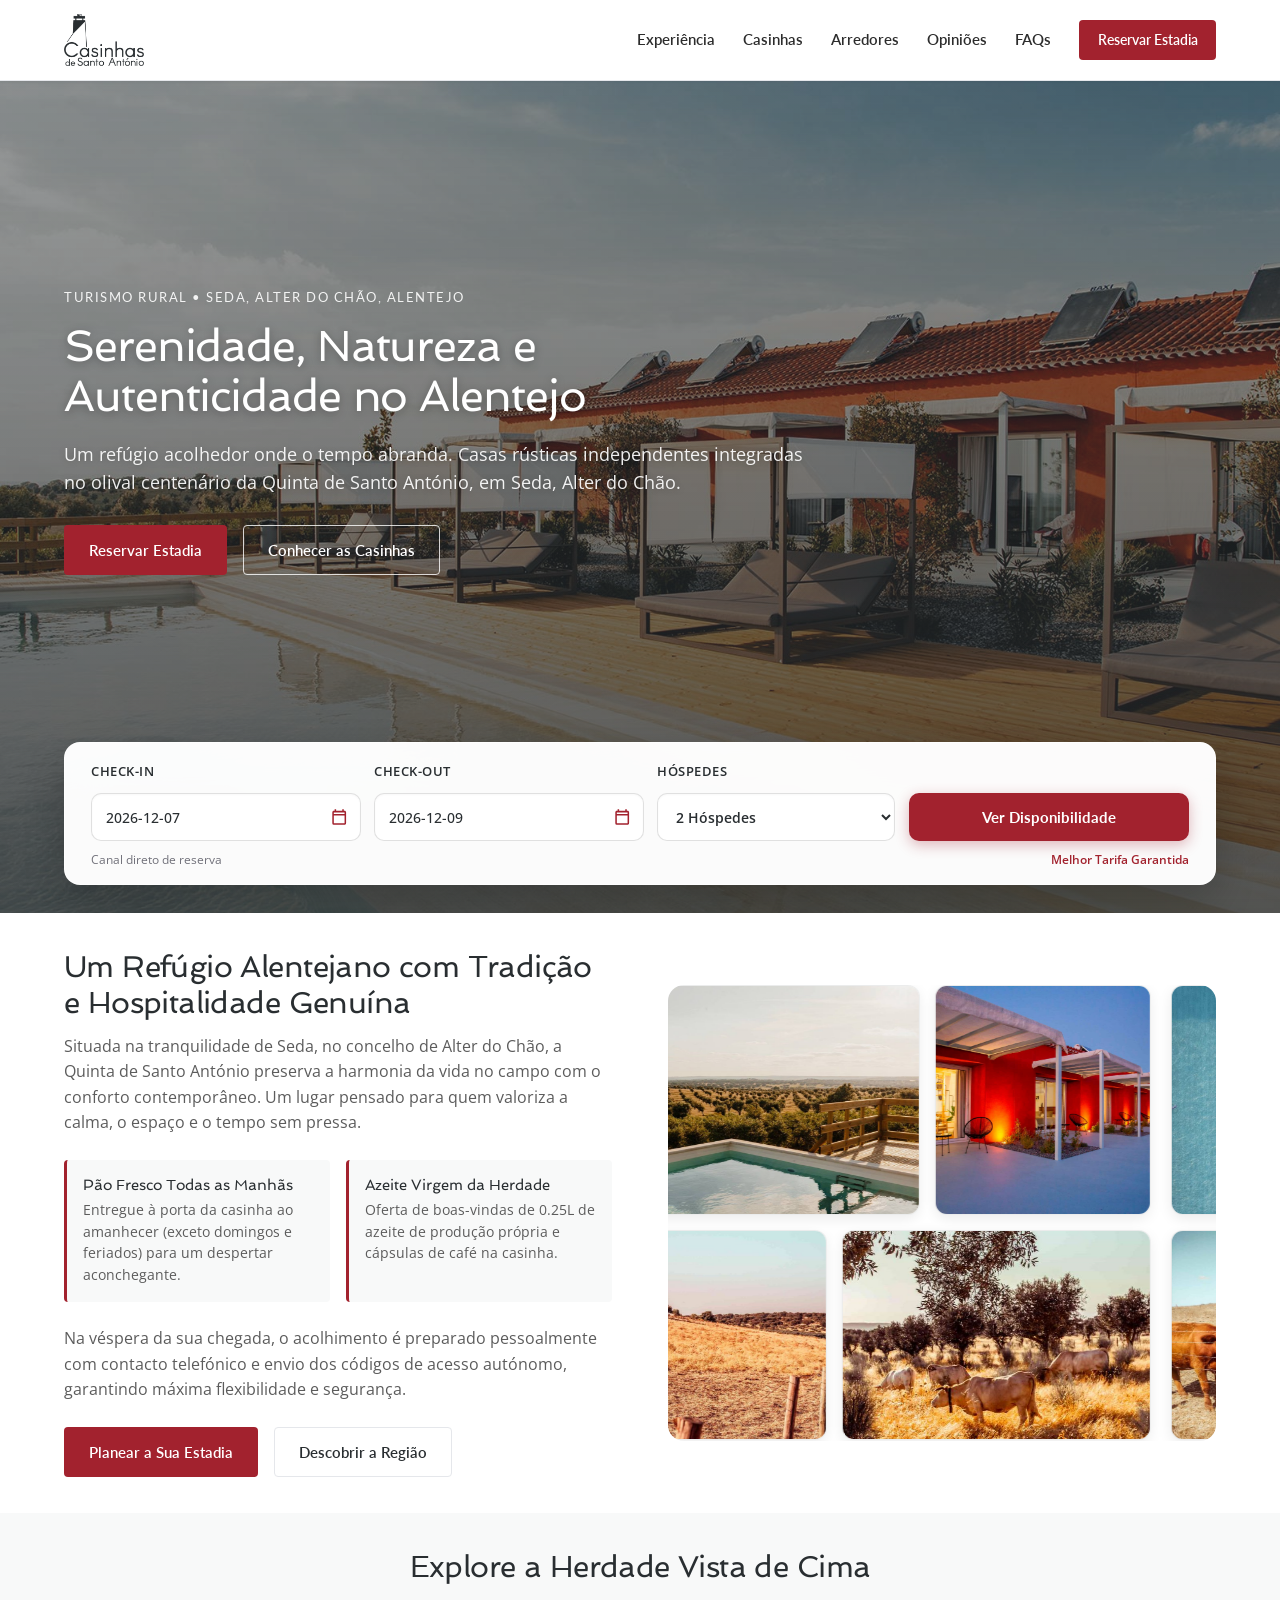
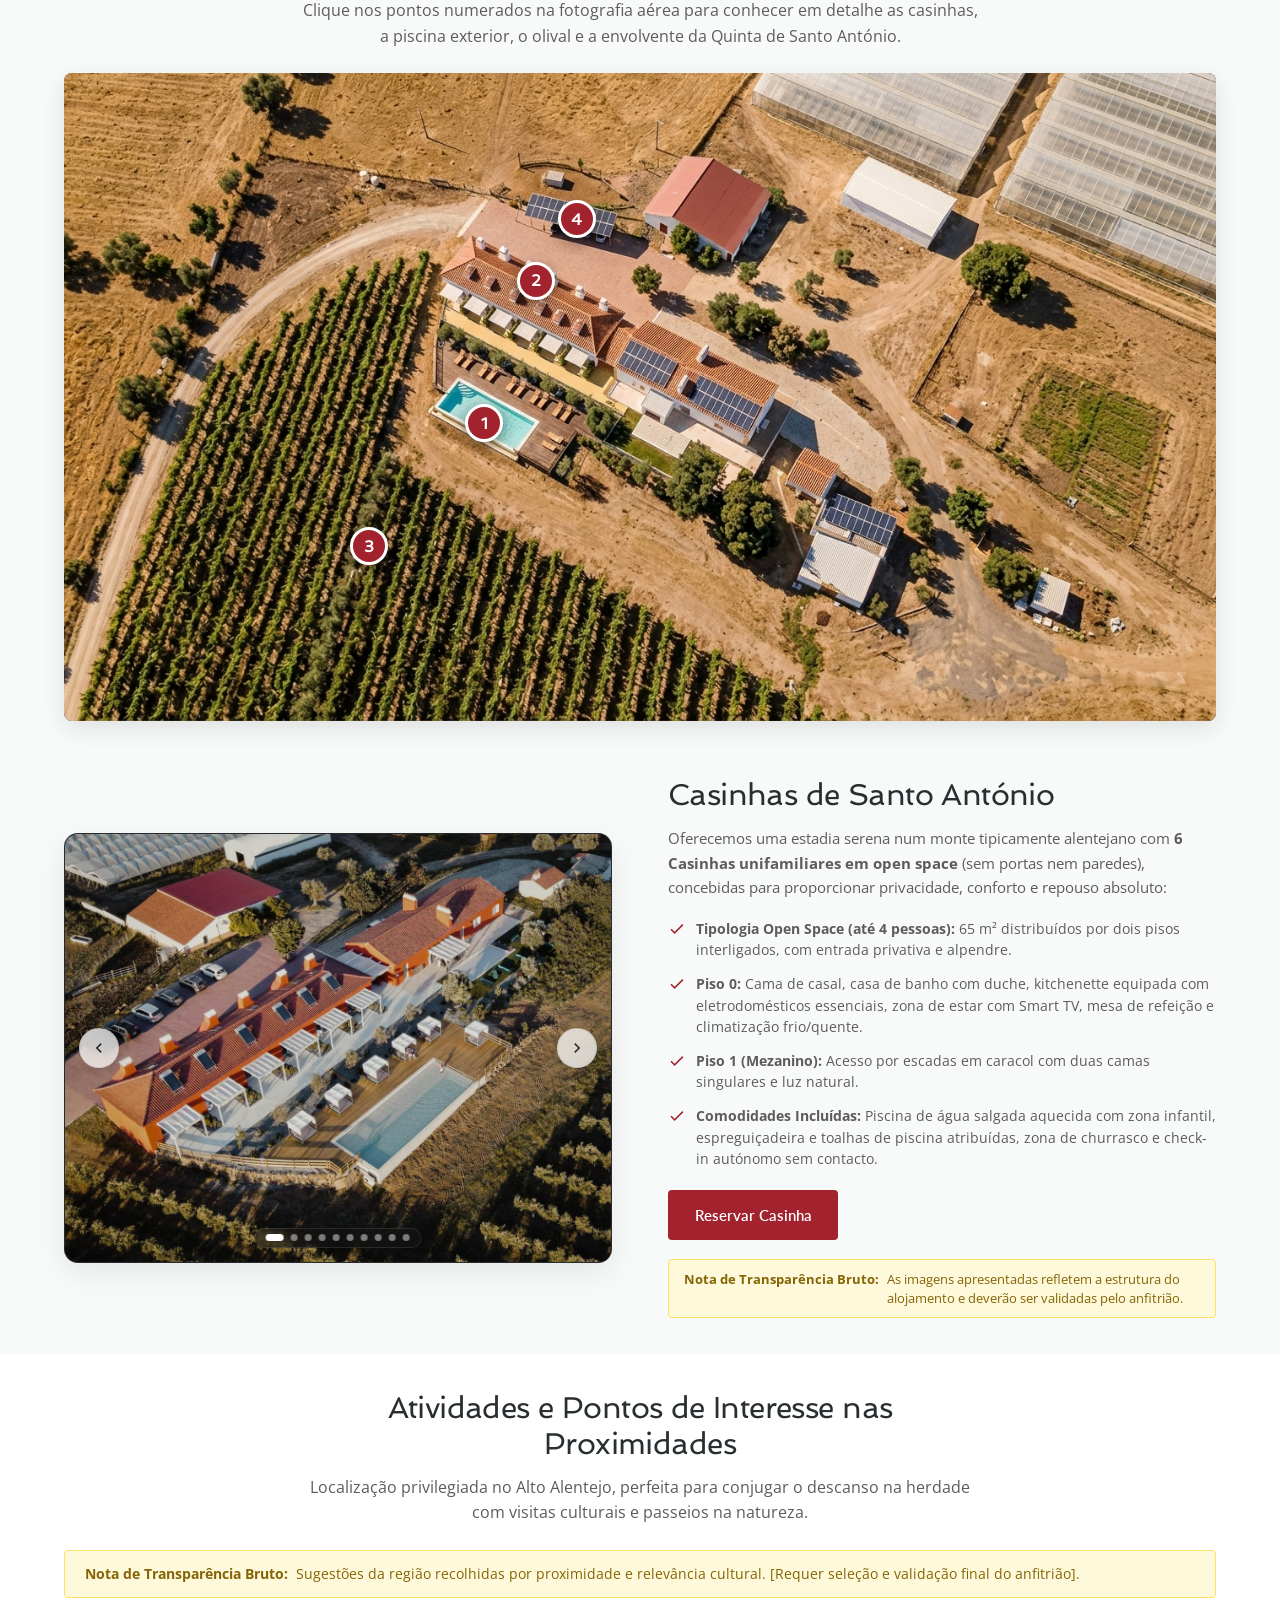
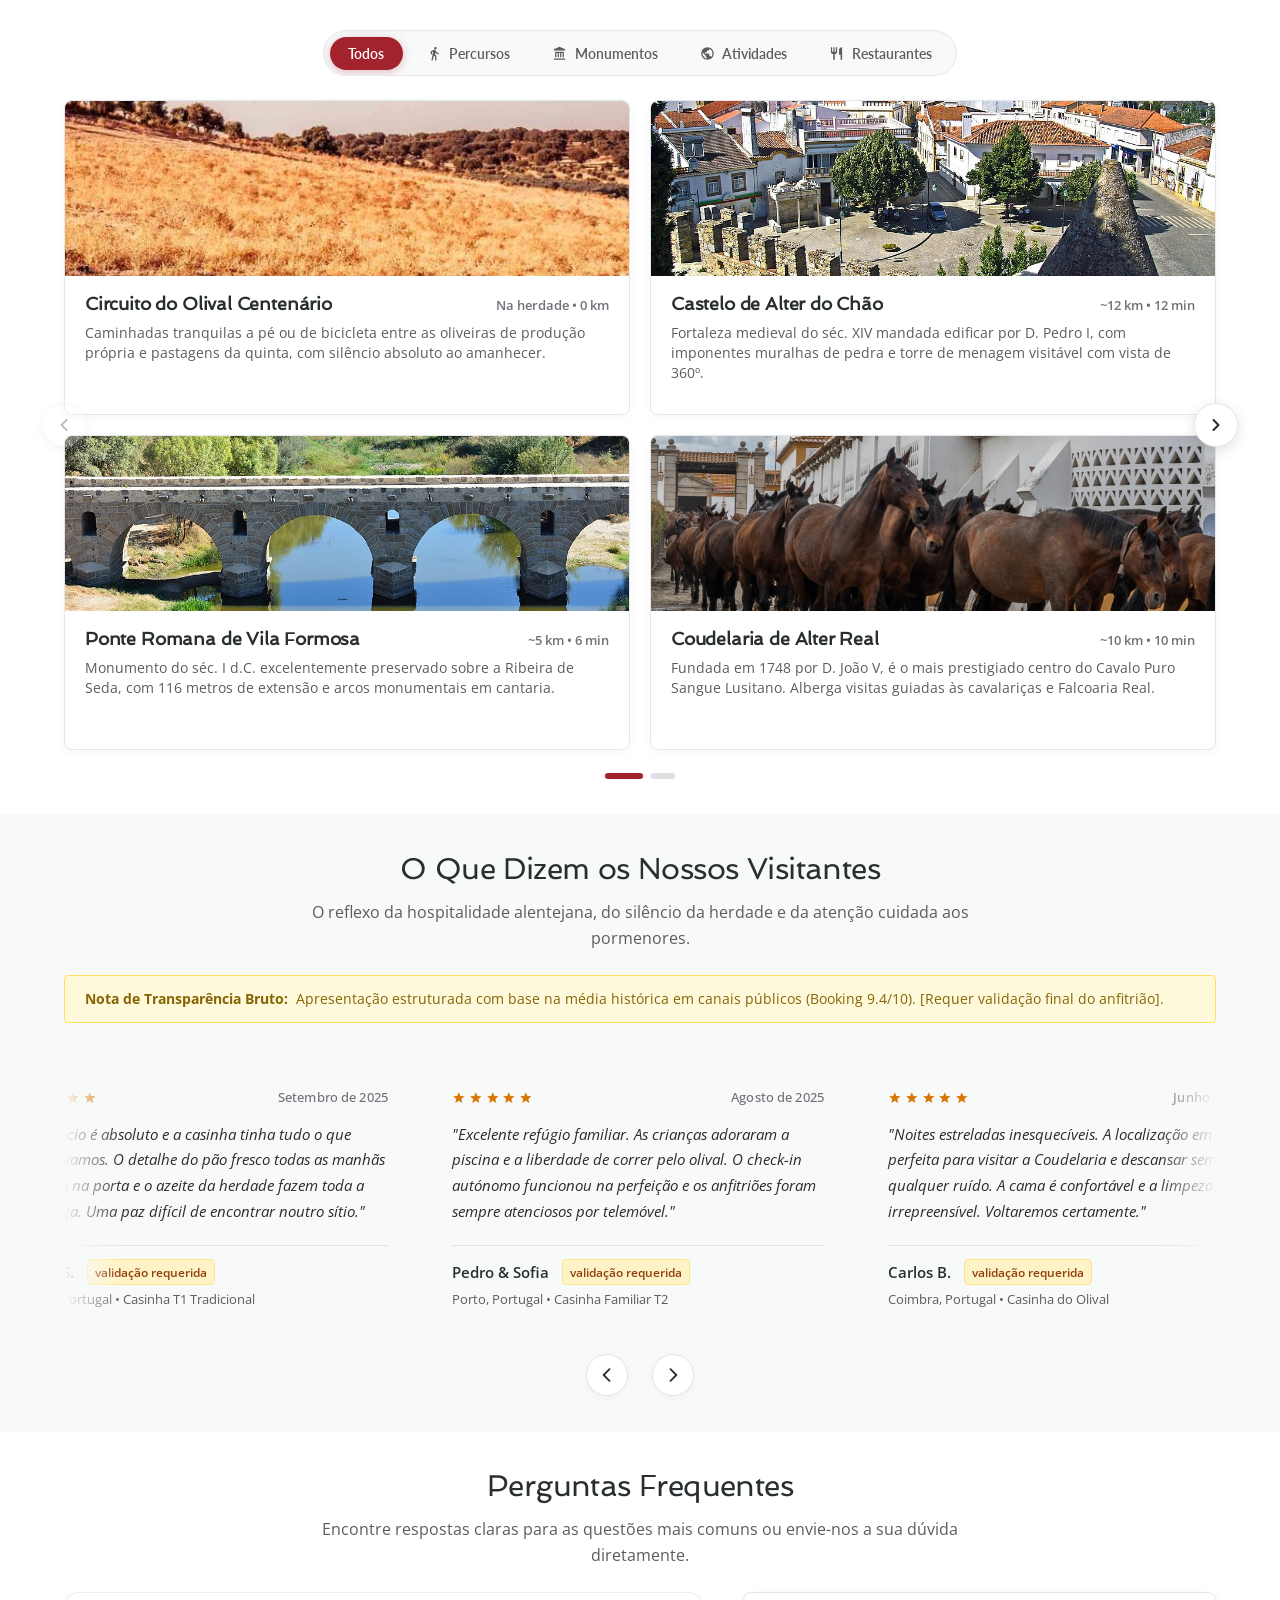
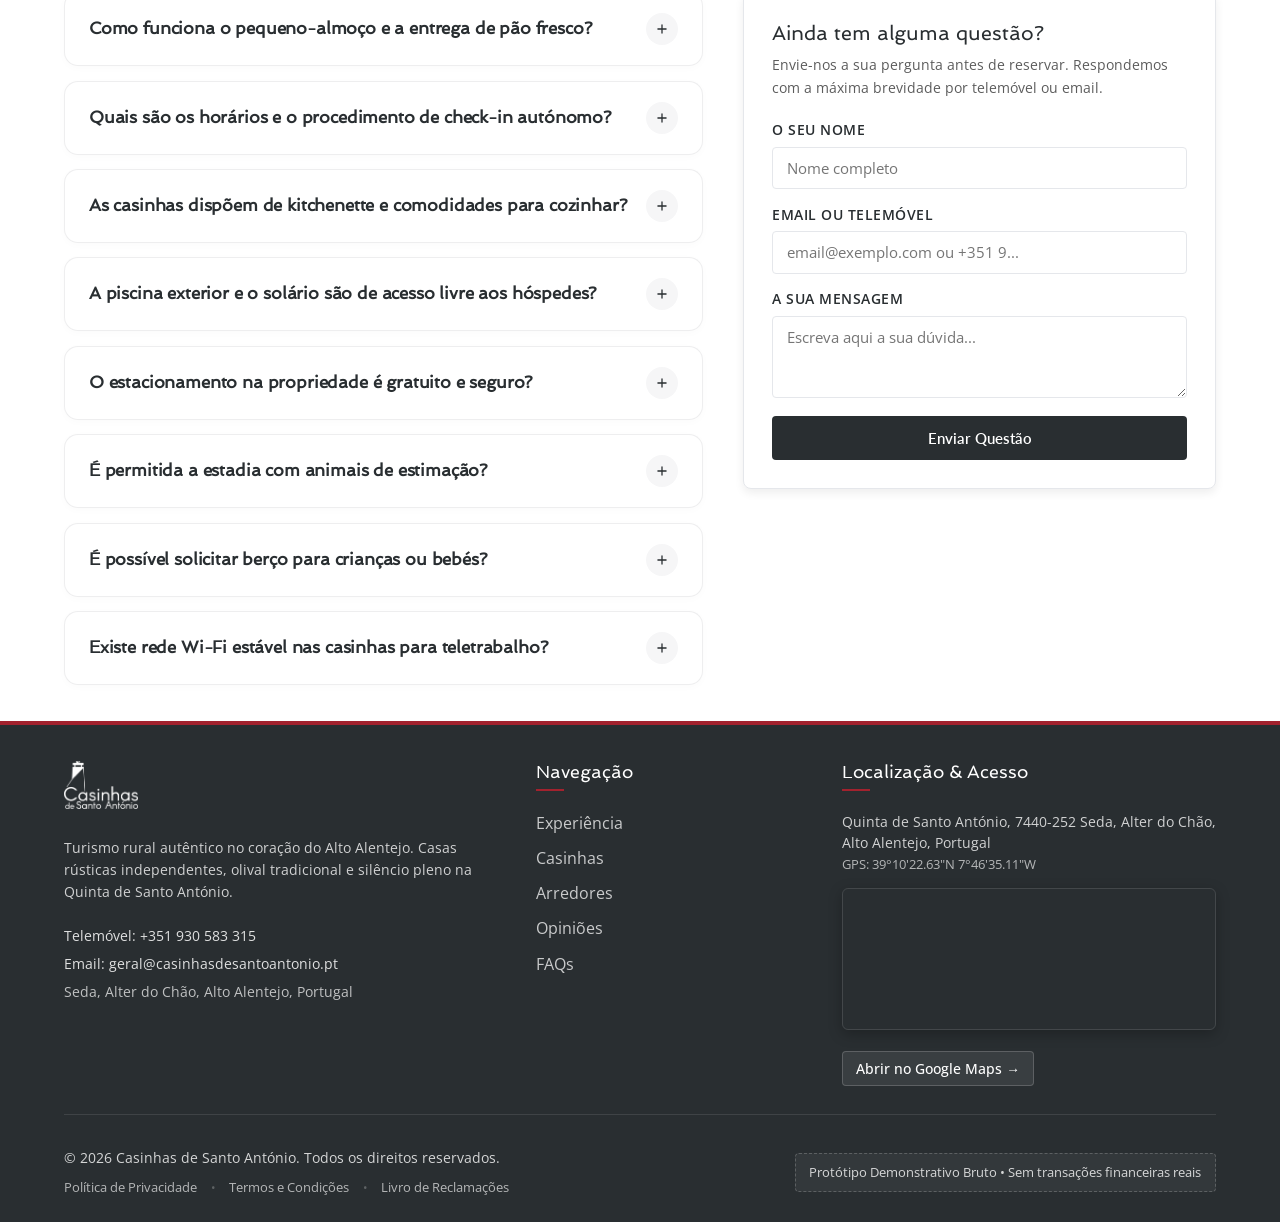
==== commit 465ed619: "fix: remover nota de encaminhamento da barra de reserva" ====
--- a/index.html
+++ b/index.html
@@ -123,7 +123,7 @@
             </div>
           </form>
           <div class="booking-bar-note">
-            <span>Canal direto de reserva • Encaminhamento com parâmetros para a página de reservas</span>
+            <span>Canal direto de reserva</span>
             <span class="booking-guarantee-tag">Melhor Tarifa Garantida</span>
           </div>
         </div>
